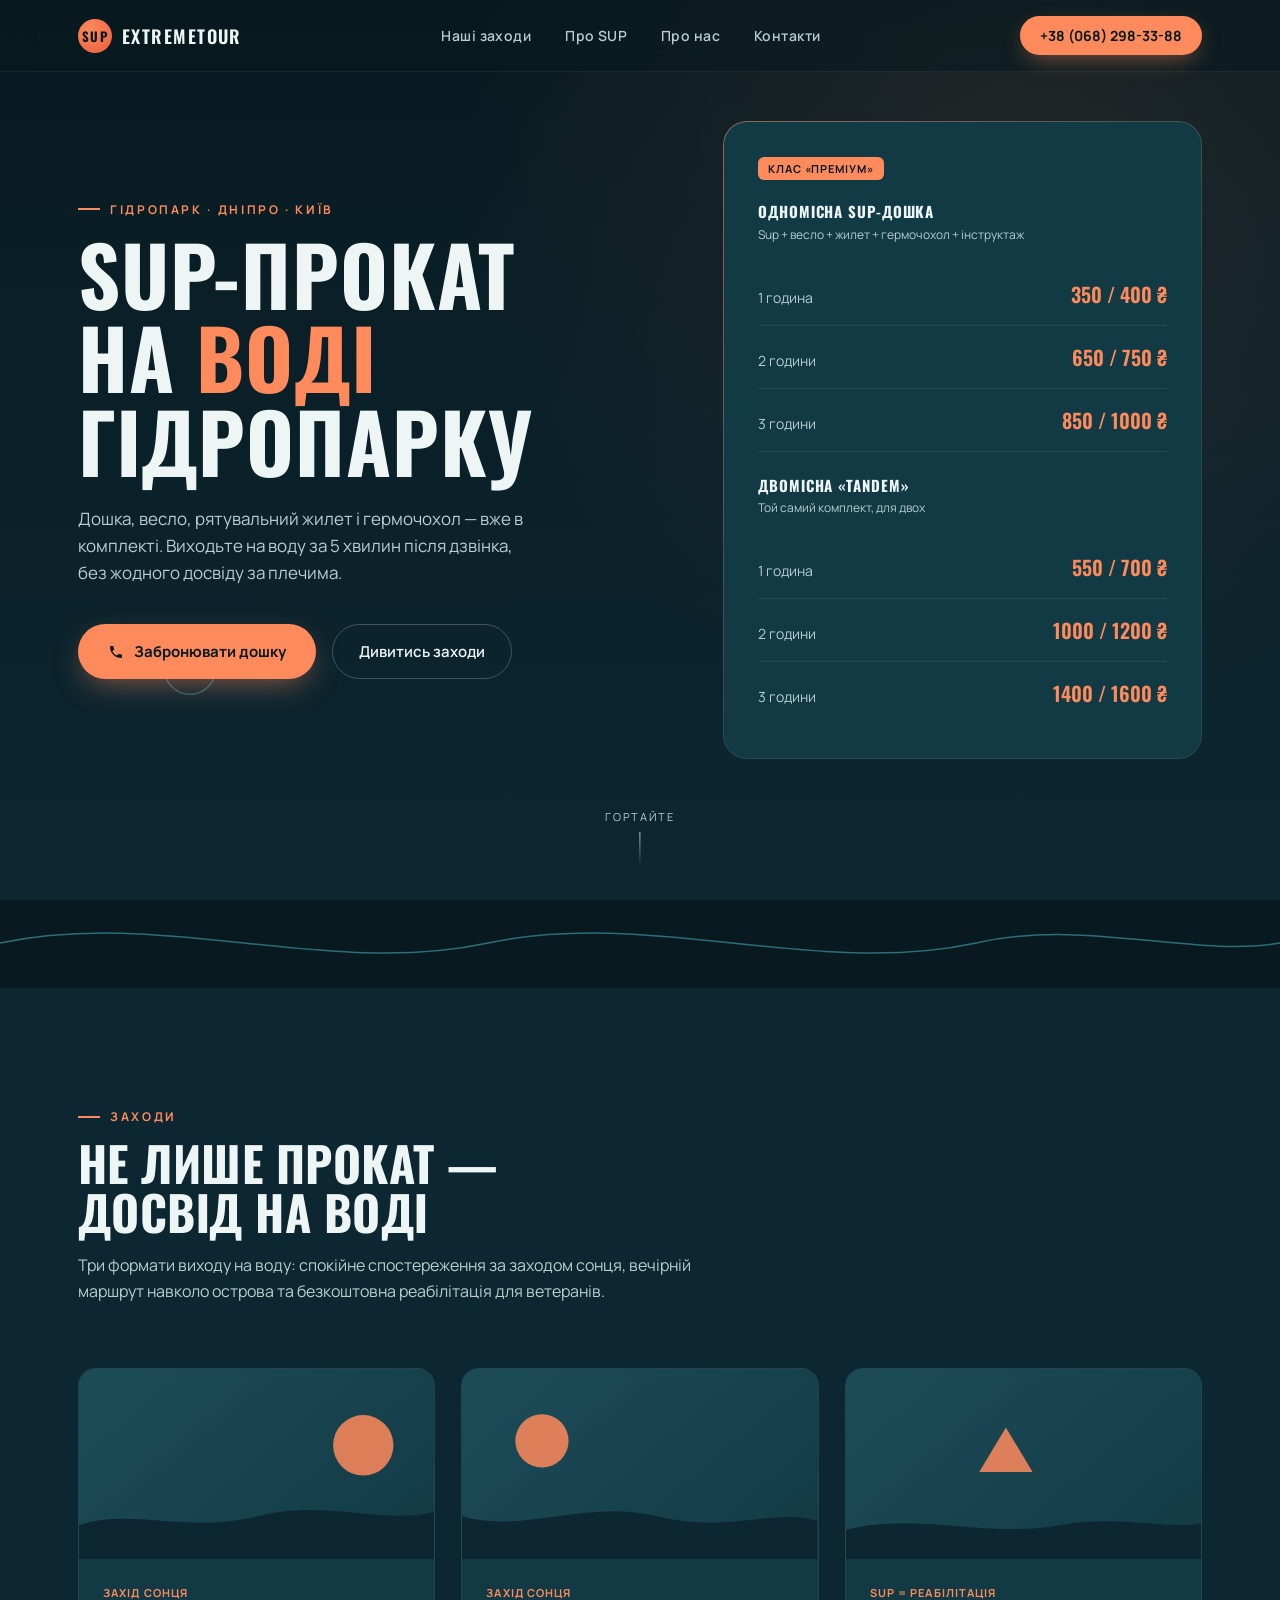
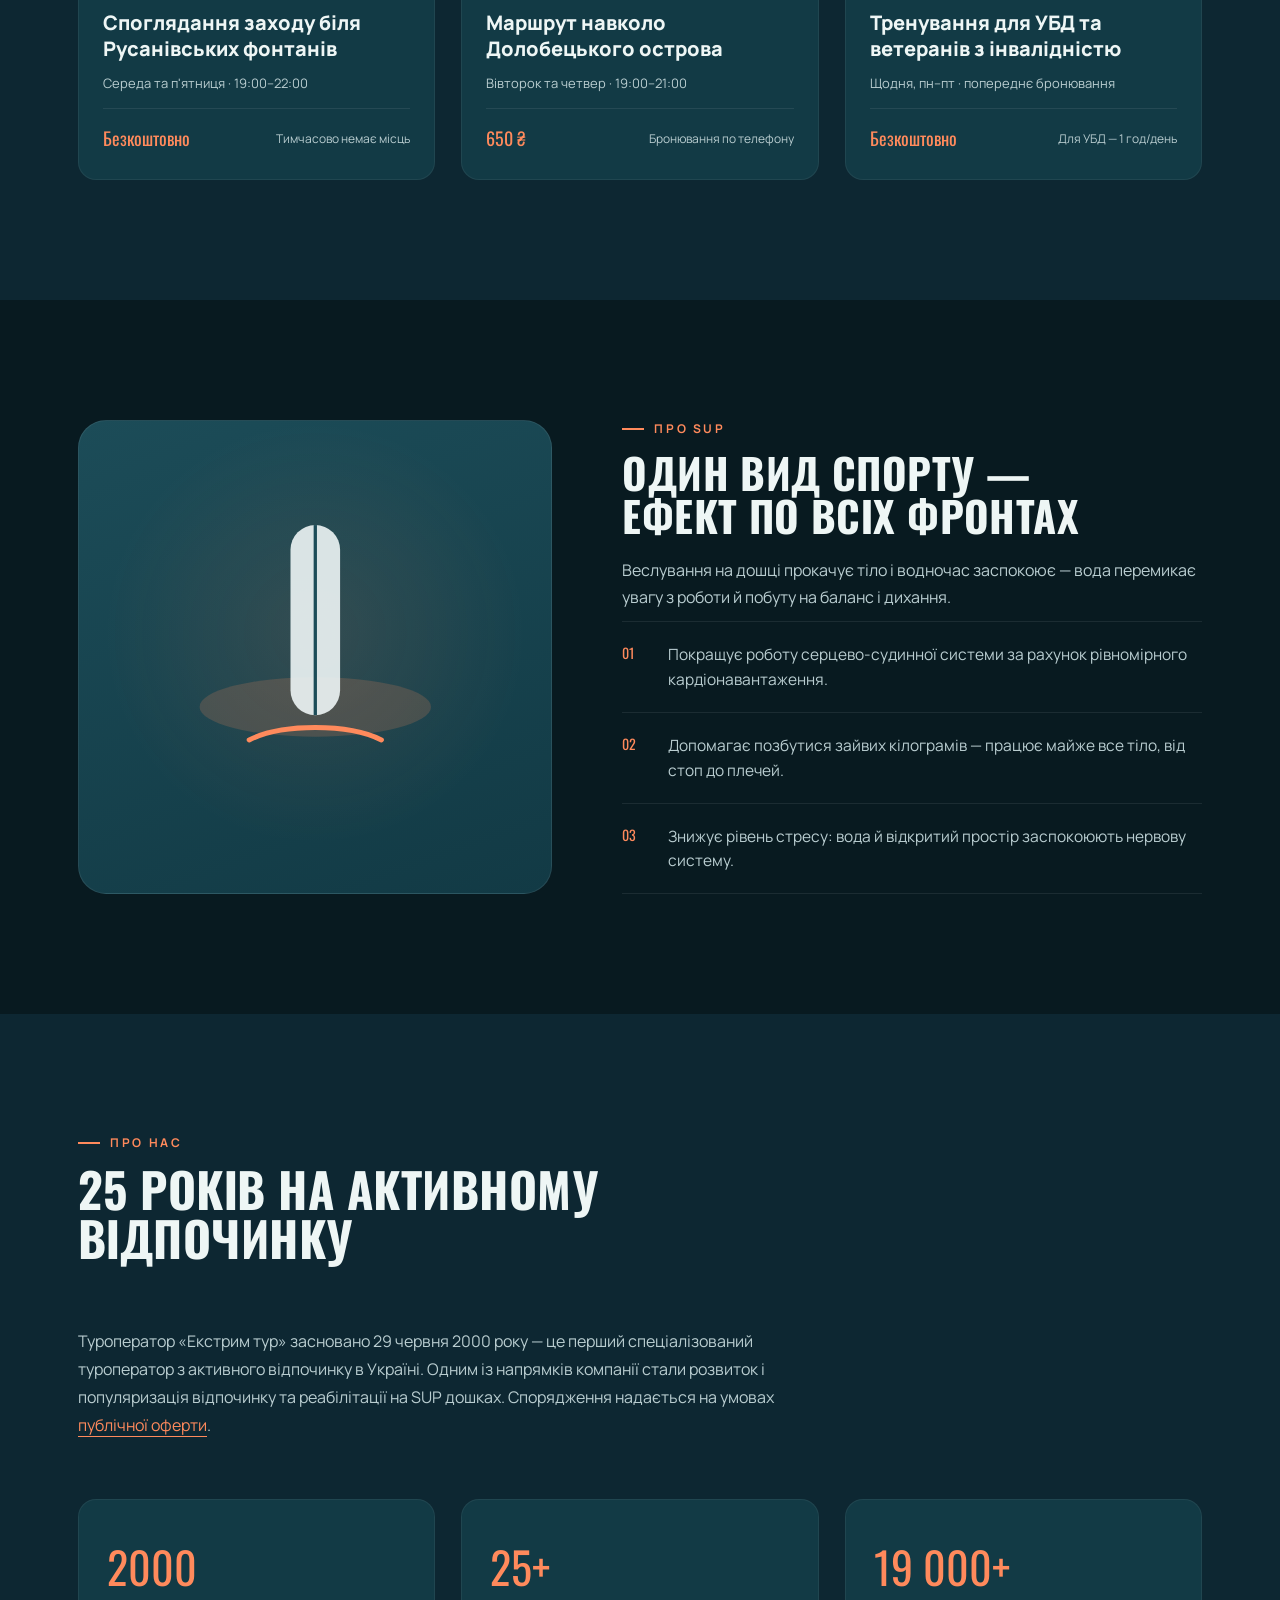
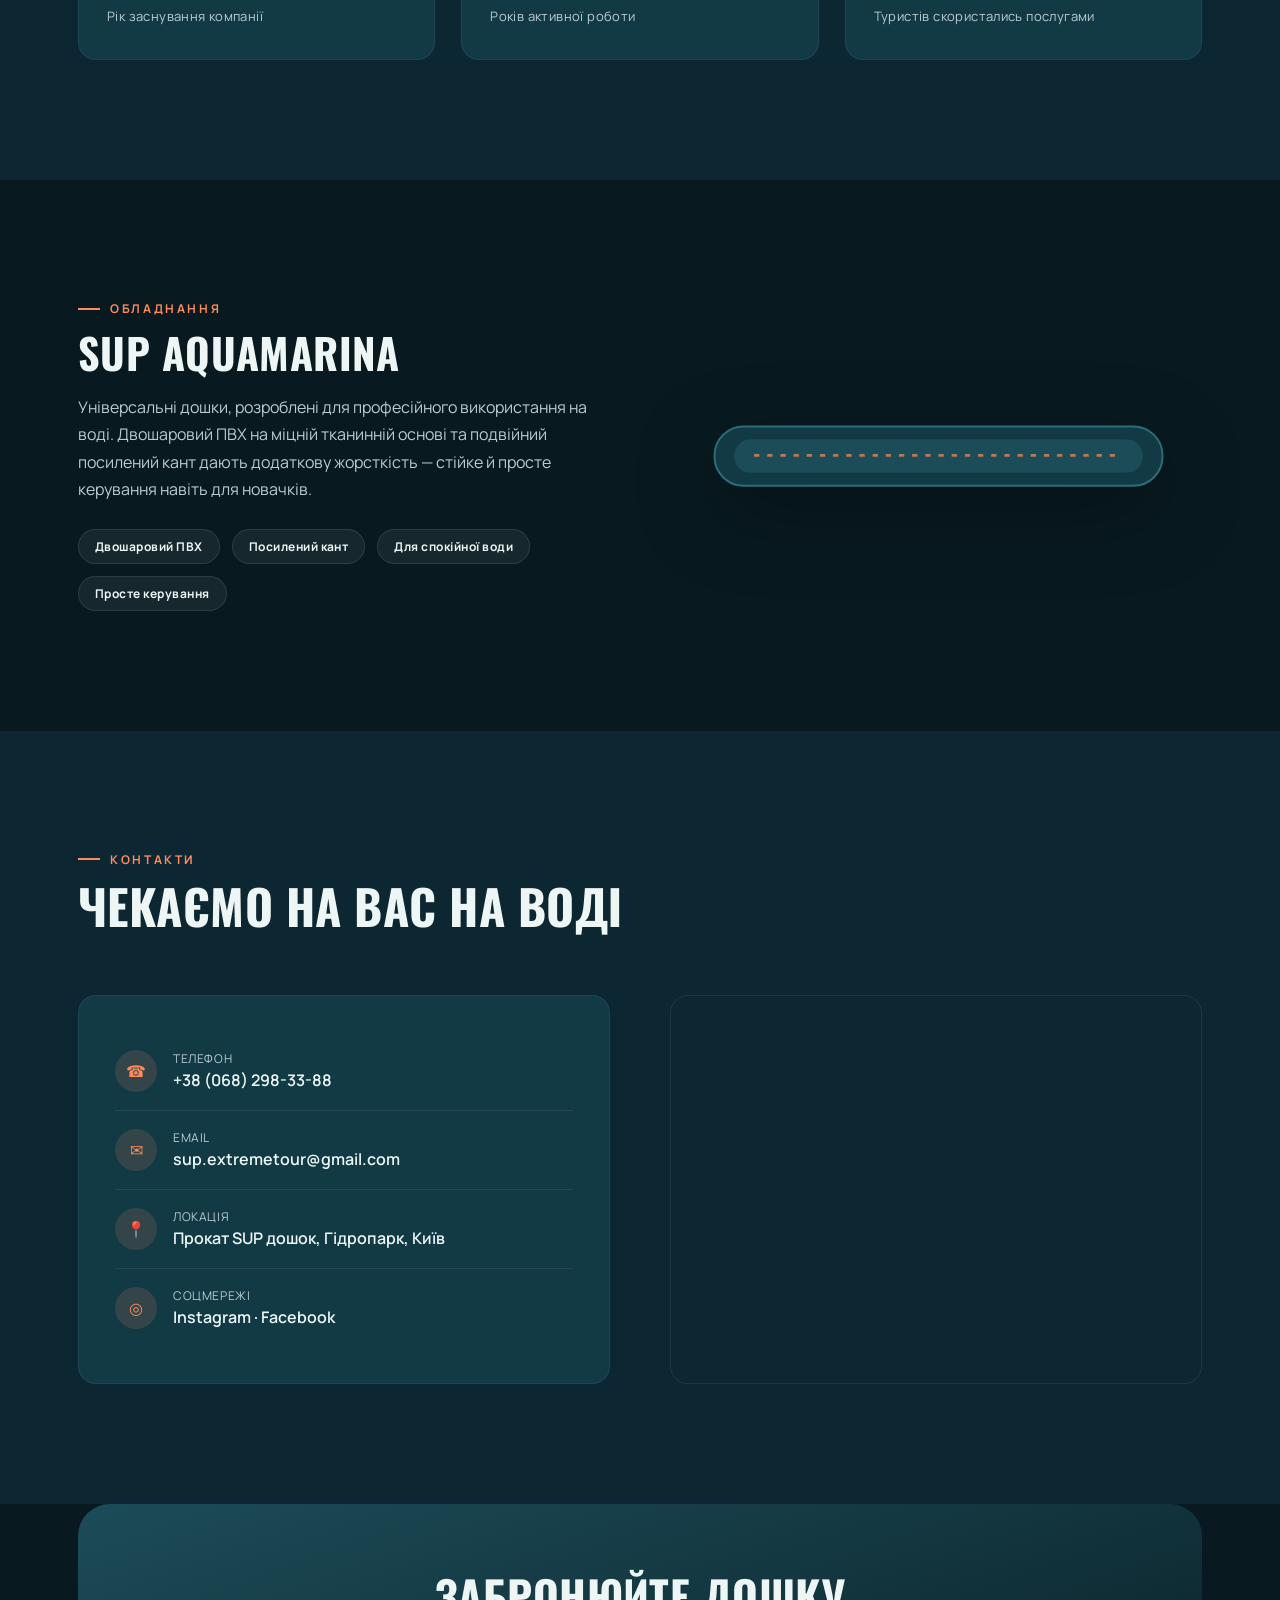
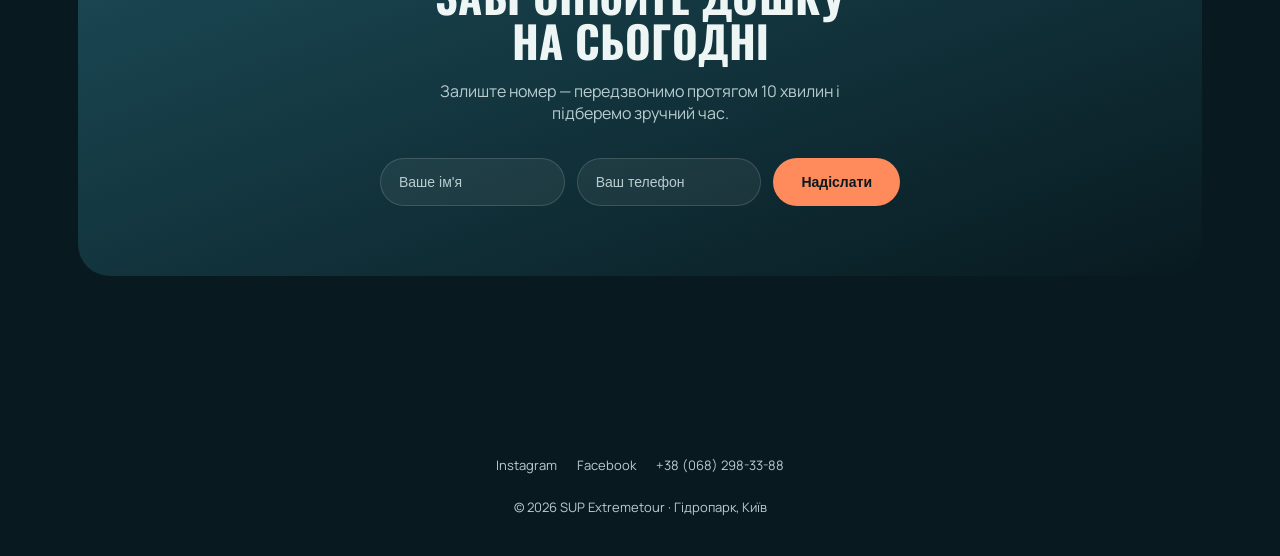
==== index.html @ 380f5fad "test" ====
<!DOCTYPE html>
<html lang="uk">
<head>
<meta charset="UTF-8">
<meta name="viewport" content="width=device-width, initial-scale=1.0">
<title>SUP-прокат у Гідропарку | Extremetour</title>
<style>
  @import url('https://fonts.googleapis.com/css2?family=Oswald:wght@400;500;600;700&family=Manrope:wght@400;500;600;700;800&display=swap');

  :root{
    --ink:#081a20;
    --ink-2:#0d2732;
    --water:#123a45;
    --water-light:#1c4c58;
    --line:#2c6e78;
    --foam:#eef6f5;
    --foam-dim:#b9cdd0;
    --sunset:#ff8a5c;
    --sunset-deep:#e85d3d;
    --sunset-soft:rgba(255,138,92,.14);
    --radius:18px;
  }

  *{margin:0;padding:0;box-sizing:border-box;}
  html{scroll-behavior:smooth;}
  body{
    background:var(--ink);
    color:var(--foam);
    font-family:'Manrope',sans-serif;
    overflow-x:hidden;
    -webkit-font-smoothing:antialiased;
  }
  h1,h2,h3,.display{
    font-family:'Oswald',sans-serif;
    text-transform:uppercase;
    letter-spacing:.01em;
    line-height:1.02;
  }
  a{color:inherit;text-decoration:none;}
  ul{list-style:none;}
  img{max-width:100%;display:block;}
  .wrap{max-width:1180px;margin:0 auto;padding:0 28px;}
  .eyebrow{
    font-size:12px;font-weight:700;letter-spacing:.22em;text-transform:uppercase;
    color:var(--sunset);display:flex;align-items:center;gap:10px;margin-bottom:14px;
  }
  .eyebrow::before{content:'';width:22px;height:2px;background:var(--sunset);display:inline-block;}
  ::selection{background:var(--sunset);color:var(--ink);}

  /* reveal on scroll */
  .reveal{opacity:0;transform:translateY(28px);transition:opacity .8s ease,transform .8s cubic-bezier(.2,.8,.2,1);}
  .reveal.in{opacity:1;transform:translateY(0);}

  /* ---------- NAV ---------- */
  header{
    position:fixed;top:0;left:0;right:0;z-index:100;
    background:rgba(8,26,32,.55);
    backdrop-filter:blur(14px);
    border-bottom:1px solid rgba(255,255,255,.06);
    transition:background .3s ease;
  }
  .nav{display:flex;align-items:center;justify-content:space-between;padding:16px 28px;max-width:1180px;margin:0 auto;}
  .logo{display:flex;align-items:center;gap:10px;font-family:'Oswald';font-weight:600;letter-spacing:.08em;font-size:18px;}
  .logo-mark{width:34px;height:34px;border-radius:50%;background:radial-gradient(circle at 35% 30%,var(--sunset),var(--sunset-deep));display:flex;align-items:center;justify-content:center;font-family:'Oswald';font-weight:700;font-size:13px;color:var(--ink);}
  nav.links{display:flex;gap:34px;}
  nav.links a{font-size:14px;font-weight:600;letter-spacing:.03em;color:var(--foam-dim);transition:color .25s;position:relative;}
  nav.links a::after{content:'';position:absolute;left:0;bottom:-6px;width:0;height:1px;background:var(--sunset);transition:width .25s;}
  nav.links a:hover{color:var(--foam);}
  nav.links a:hover::after{width:100%;}
  .phone-btn{
    display:flex;align-items:center;gap:8px;background:var(--sunset);color:var(--ink);
    padding:10px 20px;border-radius:999px;font-weight:700;font-size:14px;
    box-shadow:0 8px 24px -8px rgba(255,138,92,.6);transition:transform .25s,box-shadow .25s;
    white-space:nowrap;
  }
  .phone-btn:hover{transform:translateY(-2px);box-shadow:0 12px 30px -6px rgba(255,138,92,.75);}
  .burger{display:none;font-size:24px;background:none;border:none;color:var(--foam);cursor:pointer;}

  /* ---------- HERO ---------- */
  .hero{
    position:relative;min-height:100vh;display:flex;align-items:center;
    padding-top:100px;overflow:hidden;
    background:
      radial-gradient(circle at 80% 20%, rgba(255,138,92,.10), transparent 45%),
      linear-gradient(180deg,var(--ink) 0%, var(--ink-2) 100%);
  }
  .ripple-field{position:absolute;inset:0;z-index:0;pointer-events:none;}
  .ripple-field svg{width:100%;height:100%;}
  .ripple-ring{fill:none;stroke:var(--line);stroke-width:1;opacity:.55;transform-origin:center;}
  @keyframes rippleOut{
    0%{r:20;opacity:.7;stroke-width:1.4;}
    100%{r:480;opacity:0;stroke-width:.3;}
  }
  .hero-grid{position:relative;z-index:2;display:grid;grid-template-columns:1.1fr .9fr;gap:60px;align-items:center;}
  .hero h1{font-size:clamp(42px,6.4vw,84px);}
  .hero h1 span{color:var(--sunset);}
  .hero p.lead{margin-top:22px;font-size:17px;color:var(--foam-dim);max-width:460px;line-height:1.6;}
  .hero-cta{display:flex;gap:16px;margin-top:38px;flex-wrap:wrap;}
  .btn-primary{
    background:var(--sunset);color:var(--ink);padding:16px 30px;border-radius:999px;
    font-weight:700;font-size:15px;display:inline-flex;align-items:center;gap:10px;
    box-shadow:0 10px 30px -8px rgba(255,138,92,.55);transition:transform .25s,box-shadow .25s;
  }
  .btn-primary:hover{transform:translateY(-3px);box-shadow:0 16px 36px -6px rgba(255,138,92,.7);}
  .btn-ghost{
    border:1px solid rgba(255,255,255,.22);color:var(--foam);padding:16px 26px;border-radius:999px;
    font-weight:600;font-size:15px;transition:border-color .25s,background .25s;
  }
  .btn-ghost:hover{border-color:var(--sunset);background:var(--sunset-soft);}

  .hero-card{
    position:relative;background:var(--water);border-radius:24px;padding:34px;
    border:1px solid rgba(255,255,255,.08);
  }
  .hero-card::before{
    content:'';position:absolute;inset:-1px;border-radius:24px;padding:1px;
    background:linear-gradient(135deg,rgba(255,138,92,.5),transparent 60%);
    -webkit-mask:linear-gradient(#000 0 0) content-box,linear-gradient(#000 0 0);
    -webkit-mask-composite:xor;mask-composite:exclude;pointer-events:none;
  }
  .price-row{display:flex;justify-content:space-between;align-items:baseline;padding:16px 0;border-bottom:1px solid rgba(255,255,255,.08);}
  .price-row:last-child{border-bottom:none;}
  .price-row .label{font-size:14px;color:var(--foam-dim);}
  .price-row .val{font-family:'Oswald';font-size:20px;font-weight:600;color:var(--sunset);}
  .hero-card h3{font-size:15px;letter-spacing:.06em;margin-bottom:6px;}
  .hero-card .sub{font-size:12px;color:var(--foam-dim);text-transform:none;letter-spacing:0;margin-bottom:20px;}
  .board-tag{display:inline-block;font-size:11px;font-weight:700;letter-spacing:.08em;text-transform:uppercase;color:var(--ink);background:var(--sunset);padding:4px 10px;border-radius:6px;margin-bottom:24px;}

  .scroll-cue{position:absolute;bottom:34px;left:50%;transform:translateX(-50%);z-index:2;display:flex;flex-direction:column;align-items:center;gap:8px;color:var(--foam-dim);font-size:11px;letter-spacing:.15em;text-transform:uppercase;}
  .scroll-line{width:1px;height:34px;background:linear-gradient(var(--foam-dim),transparent);animation:scrollPulse 2s infinite;}
  @keyframes scrollPulse{0%,100%{opacity:.3}50%{opacity:1}}

  /* ---------- WAVE DIVIDER ---------- */
  .wave-divider{position:relative;height:90px;margin-top:-2px;}
  .wave-divider svg{width:100%;height:100%;}
  .wave-path{fill:none;stroke:var(--line);stroke-width:1.5;stroke-dasharray:1600;stroke-dashoffset:1600;transition:stroke-dashoffset 1.4s ease;}
  .wave-divider.in .wave-path{stroke-dashoffset:0;}

  /* ---------- SECTION generic ---------- */
  section{position:relative;padding:120px 0;}
  .section-head{max-width:640px;margin-bottom:64px;}
  .section-head h2{font-size:clamp(30px,4vw,48px);}
  .section-head p{margin-top:16px;color:var(--foam-dim);font-size:16px;line-height:1.6;}

  /* ---------- EVENTS ---------- */
  #zahody{background:var(--ink-2);}
  .events-grid{display:grid;grid-template-columns:repeat(3,1fr);gap:26px;}
  .event-card{
    background:var(--water);border-radius:var(--radius);overflow:hidden;
    border:1px solid rgba(255,255,255,.06);
    transition:transform .4s cubic-bezier(.2,.8,.2,1),border-color .4s;
    display:flex;flex-direction:column;
  }
  .event-card:hover{transform:translateY(-8px);border-color:rgba(255,138,92,.4);}
  .event-media{position:relative;height:190px;background:linear-gradient(140deg,var(--water-light),var(--water));overflow:hidden;}
  .event-media .glow{position:absolute;inset:0;background:radial-gradient(circle at 30% 20%,rgba(255,138,92,.35),transparent 60%);opacity:0;transition:opacity .4s;}
  .event-card:hover .event-media .glow{opacity:1;}
  .event-media svg{position:absolute;bottom:-2px;left:0;width:100%;}
  .event-body{padding:26px 24px 28px;flex:1;display:flex;flex-direction:column;}
  .event-tag{font-size:11px;font-weight:700;letter-spacing:.1em;text-transform:uppercase;color:var(--sunset);margin-bottom:10px;}
  .event-body h3{font-size:20px;text-transform:none;font-family:'Manrope';font-weight:800;letter-spacing:0;margin-bottom:12px;line-height:1.3;}
  .event-time{font-size:13px;color:var(--foam-dim);margin-bottom:16px;}
  .event-price{margin-top:auto;display:flex;align-items:center;justify-content:space-between;padding-top:16px;border-top:1px solid rgba(255,255,255,.08);}
  .event-price .amount{font-family:'Oswald';font-size:18px;color:var(--sunset);}
  .event-price .status{font-size:12px;color:var(--foam-dim);}

  /* ---------- ABOUT SUP ---------- */
  .sup-grid{display:grid;grid-template-columns:.9fr 1.1fr;gap:70px;align-items:center;}
  .benefit-list li{
    display:flex;gap:18px;padding:20px 0;border-top:1px solid rgba(255,255,255,.08);
  }
  .benefit-list li:last-child{border-bottom:1px solid rgba(255,255,255,.08);}
  .benefit-num{font-family:'Oswald';font-size:14px;color:var(--sunset);min-width:28px;}
  .benefit-list p{color:var(--foam-dim);font-size:15.5px;line-height:1.6;}
  .sup-visual{
    position:relative;aspect-ratio:1/1;border-radius:28px;
    background:
      radial-gradient(circle at 50% 45%, rgba(255,138,92,.12), transparent 60%),
      linear-gradient(160deg,var(--water-light),var(--water));
    display:flex;align-items:center;justify-content:center;overflow:hidden;
    border:1px solid rgba(255,255,255,.08);
  }
  .sup-visual svg{width:70%;}

  /* ---------- ABOUT US / TIMELINE ---------- */
  #proNas{background:var(--ink-2);}
  .stat-strip{display:grid;grid-template-columns:repeat(3,1fr);gap:26px;margin-top:60px;}
  .stat{background:var(--water);border-radius:var(--radius);padding:34px 28px;border:1px solid rgba(255,255,255,.06);}
  .stat .num{font-family:'Oswald';font-size:44px;color:var(--sunset);}
  .stat .lbl{font-size:13px;color:var(--foam-dim);margin-top:8px;letter-spacing:.03em;}
  .about-text{max-width:760px;color:var(--foam-dim);font-size:16px;line-height:1.75;}
  .about-text a{color:var(--sunset);border-bottom:1px solid var(--sunset);}

  /* ---------- EQUIPMENT ---------- */
  .equip-grid{display:grid;grid-template-columns:1fr 1fr;gap:70px;align-items:center;}
  .equip-visual{position:relative;}
  .equip-visual svg{width:100%;filter:drop-shadow(0 24px 40px rgba(0,0,0,.35));}
  .equip-badges{display:flex;gap:12px;margin-top:26px;flex-wrap:wrap;}
  .equip-badge{font-size:12px;font-weight:700;letter-spacing:.04em;color:var(--foam);background:rgba(255,255,255,.06);border:1px solid rgba(255,255,255,.1);padding:8px 16px;border-radius:999px;}

  /* ---------- CONTACT ---------- */
  #contact{background:var(--ink-2);}
  .contact-grid{display:grid;grid-template-columns:1fr 1fr;gap:60px;}
  .contact-card{background:var(--water);border-radius:var(--radius);padding:36px;border:1px solid rgba(255,255,255,.06);}
  .contact-row{display:flex;align-items:center;gap:16px;padding:18px 0;border-top:1px solid rgba(255,255,255,.08);}
  .contact-row:first-child{border-top:none;}
  .contact-icon{width:42px;height:42px;border-radius:50%;background:var(--sunset-soft);display:flex;align-items:center;justify-content:center;color:var(--sunset);flex-shrink:0;}
  .contact-row .t{font-size:12px;color:var(--foam-dim);letter-spacing:.05em;text-transform:uppercase;}
  .contact-row .v{font-size:16px;font-weight:600;margin-top:2px;}
  .map-box{border-radius:var(--radius);overflow:hidden;border:1px solid rgba(255,255,255,.08);height:100%;min-height:340px;}
  .map-box iframe{width:100%;height:100%;border:0;filter:grayscale(.3) invert(.92) contrast(.9);}

  /* ---------- CTA / FOOTER ---------- */
  .cta-section{
    background:linear-gradient(160deg,var(--water-light),var(--ink));
    border-radius:32px;margin:0 auto 0;max-width:1180px;padding:70px 60px;
    text-align:center;position:relative;overflow:hidden;
  }
  .cta-section h2{font-size:clamp(28px,4vw,44px);margin-bottom:16px;}
  .cta-section p{color:var(--foam-dim);max-width:480px;margin:0 auto 34px;}
  .cta-form{display:flex;gap:12px;justify-content:center;flex-wrap:wrap;max-width:520px;margin:0 auto;}
  .cta-form input{
    background:rgba(255,255,255,.06);border:1px solid rgba(255,255,255,.14);
    color:var(--foam);padding:15px 18px;border-radius:999px;font-size:14px;flex:1;min-width:160px;
  }
  .cta-form input::placeholder{color:var(--foam-dim);}
  .cta-form button{
    background:var(--sunset);color:var(--ink);border:none;padding:15px 28px;border-radius:999px;
    font-weight:700;font-size:14px;cursor:pointer;transition:transform .2s;
  }
  .cta-form button:hover{transform:translateY(-2px);}

  footer{padding:60px 0 40px;text-align:center;color:var(--foam-dim);font-size:13px;}
  footer .social{display:flex;gap:20px;justify-content:center;margin-bottom:24px;}
  footer .social a{color:var(--foam-dim);transition:color .25s;}
  footer .social a:hover{color:var(--sunset);}

  @media(max-width:920px){
    nav.links,.phone-btn{display:none;}
    .burger{display:block;}
    .hero-grid,.sup-grid,.equip-grid,.contact-grid{grid-template-columns:1fr;}
    .events-grid{grid-template-columns:1fr;}
    .stat-strip{grid-template-columns:1fr;}
    .hero{padding-top:120px;}
    section{padding:80px 0;}
  }

  @media(prefers-reduced-motion:reduce){
    *{animation:none!important;transition:none!important;}
    .reveal{opacity:1;transform:none;}
  }

  a:focus-visible,button:focus-visible,input:focus-visible{outline:2px solid var(--sunset);outline-offset:3px;}
</style>
</head>
<body>

<header>
  <div class="nav">
    <a href="#" class="logo"><span class="logo-mark">SUP</span> EXTREMETOUR</a>
    <nav class="links">
      <a href="#zahody">Наші заходи</a>
      <a href="#sup">Про SUP</a>
      <a href="#proNas">Про нас</a>
      <a href="#contact">Контакти</a>
    </nav>
    <a href="tel:+380682983388" class="phone-btn">+38 (068) 298-33-88</a>
    <button class="burger">☰</button>
  </div>
</header>

<section class="hero">
  <div class="ripple-field" id="rippleField"></div>
  <div class="wrap hero-grid">
    <div>
      <div class="eyebrow">Гідропарк · Дніпро · Київ</div>
      <h1 class="reveal">SUP-прокат<br>на <span>воді</span> Гідропарку</h1>
      <p class="lead reveal">Дошка, весло, рятувальний жилет і гермочохол — вже в комплекті. Виходьте на воду за 5 хвилин після дзвінка, без жодного досвіду за плечима.</p>
      <div class="hero-cta reveal">
        <a href="tel:+380682983388" class="btn-primary">
          <svg width="16" height="16" viewBox="0 0 24 24" fill="none"><path d="M6.6 10.8c1.4 2.8 3.8 5.1 6.6 6.6l2.2-2.2c.3-.3.7-.4 1-.2 1.1.4 2.3.6 3.6.6.6 0 1 .4 1 1V20c0 .6-.4 1-1 1C10.5 21 3 13.5 3 4c0-.6.4-1 1-1h3.5c.6 0 1 .4 1 1 0 1.2.2 2.4.6 3.6.1.4 0 .8-.2 1L6.6 10.8Z" fill="currentColor"/></svg>
          Забронювати дошку
        </a>
        <a href="#zahody" class="btn-ghost">Дивитись заходи</a>
      </div>
    </div>
    <div class="hero-card reveal">
      <span class="board-tag">Клас «Преміум»</span>
      <h3>Одномісна SUP-дошка</h3>
      <p class="sub">Sup + весло + жилет + гермочохол + інструктаж</p>
      <div class="price-row"><span class="label">1 година</span><span class="val">350 / 400 ₴</span></div>
      <div class="price-row"><span class="label">2 години</span><span class="val">650 / 750 ₴</span></div>
      <div class="price-row"><span class="label">3 години</span><span class="val">850 / 1000 ₴</span></div>
      <div style="height:26px"></div>
      <h3>Двомісна «Tandem»</h3>
      <p class="sub">Той самий комплект, для двох</p>
      <div class="price-row"><span class="label">1 година</span><span class="val">550 / 700 ₴</span></div>
      <div class="price-row"><span class="label">2 години</span><span class="val">1000 / 1200 ₴</span></div>
      <div class="price-row"><span class="label">3 години</span><span class="val">1400 / 1600 ₴</span></div>
    </div>
  </div>
  <div class="scroll-cue"><span>Гортайте</span><div class="scroll-line"></div></div>
</section>

<div class="wave-divider" id="waveDivider">
  <svg viewBox="0 0 1180 90" preserveAspectRatio="none">
    <path class="wave-path" d="M0,45 C 150,10 300,80 450,45 C 600,10 750,80 900,45 C 1000,20 1100,60 1180,45" />
  </svg>
</div>

<section id="zahody">
  <div class="wrap">
    <div class="section-head reveal">
      <div class="eyebrow">Заходи</div>
      <h2>Не лише прокат —<br>досвід на воді</h2>
      <p>Три формати виходу на воду: спокійне спостереження за заходом сонця, вечірній маршрут навколо острова та безкоштовна реабілітація для ветеранів.</p>
    </div>
    <div class="events-grid">

      <div class="event-card reveal">
        <div class="event-media">
          <div class="glow"></div>
          <svg viewBox="0 0 400 190" width="100%"><path d="M0,150 C60,130 120,160 200,140 C280,120 340,150 400,135 L400,190 L0,190 Z" fill="#0d2732"/><circle cx="320" cy="60" r="34" fill="#ff8a5c" opacity="0.85"/></svg>
        </div>
        <div class="event-body">
          <div class="event-tag">Захід сонця</div>
          <h3>Споглядання заходу біля Русанівських фонтанів</h3>
          <div class="event-time">Середа та п'ятниця · 19:00–22:00</div>
          <div class="event-price"><span class="amount">Безкоштовно</span><span class="status">Тимчасово немає місць</span></div>
        </div>
      </div>

      <div class="event-card reveal">
        <div class="event-media">
          <div class="glow"></div>
          <svg viewBox="0 0 400 190" width="100%"><path d="M0,140 C70,160 140,120 220,140 C300,160 350,130 400,145 L400,190 L0,190 Z" fill="#0d2732"/><circle cx="90" cy="55" r="30" fill="#ff8a5c" opacity="0.85"/></svg>
        </div>
        <div class="event-body">
          <div class="event-tag">Захід сонця</div>
          <h3>Маршрут навколо Долобецького острова</h3>
          <div class="event-time">Вівторок та четвер · 19:00–21:00</div>
          <div class="event-price"><span class="amount">650 ₴</span><span class="status">Бронювання по телефону</span></div>
        </div>
      </div>

      <div class="event-card reveal">
        <div class="event-media">
          <div class="glow"></div>
          <svg viewBox="0 0 400 190" width="100%"><path d="M0,155 C80,135 160,165 240,150 C310,138 360,155 400,148 L400,190 L0,190 Z" fill="#0d2732"/><path d="M180,40 L210,90 L150,90 Z" fill="#ff8a5c" opacity="0.85"/></svg>
        </div>
        <div class="event-body">
          <div class="event-tag">SUP = Реабілітація</div>
          <h3>Тренування для УБД та ветеранів з інвалідністю</h3>
          <div class="event-time">Щодня, пн–пт · попереднє бронювання</div>
          <div class="event-price"><span class="amount">Безкоштовно</span><span class="status">Для УБД — 1 год/день</span></div>
        </div>
      </div>

    </div>
  </div>
</section>

<section id="sup">
  <div class="wrap sup-grid">
    <div class="sup-visual reveal">
      <svg viewBox="0 0 200 200" fill="none">
        <ellipse cx="100" cy="130" rx="70" ry="18" fill="#ff8a5c" opacity="0.18"/>
        <rect x="85" y="20" width="30" height="115" rx="15" fill="#eef6f5" opacity="0.9"/>
        <line x1="100" y1="20" x2="100" y2="135" stroke="#1c4c58" stroke-width="2"/>
        <path d="M60,150 C80,140 120,140 140,150" stroke="#ff8a5c" stroke-width="3" stroke-linecap="round" fill="none"/>
      </svg>
    </div>
    <div>
      <div class="eyebrow reveal">Про SUP</div>
      <h2 class="reveal" style="font-size:clamp(28px,3.6vw,42px);margin-bottom:20px;">Один вид спорту —<br>ефект по всіх фронтах</h2>
      <p class="reveal" style="color:var(--foam-dim);font-size:16px;line-height:1.7;margin-bottom:10px;">Веслування на дошці прокачує тіло і водночас заспокоює — вода перемикає увагу з роботи й побуту на баланс і дихання.</p>
      <ul class="benefit-list reveal">
        <li><span class="benefit-num">01</span><p>Покращує роботу серцево-судинної системи за рахунок рівномірного кардіонавантаження.</p></li>
        <li><span class="benefit-num">02</span><p>Допомагає позбутися зайвих кілограмів — працює майже все тіло, від стоп до плечей.</p></li>
        <li><span class="benefit-num">03</span><p>Знижує рівень стресу: вода й відкритий простір заспокоюють нервову систему.</p></li>
      </ul>
    </div>
  </div>
</section>

<section id="proNas">
  <div class="wrap">
    <div class="section-head reveal">
      <div class="eyebrow">Про нас</div>
      <h2>25 років на активному відпочинку</h2>
    </div>
    <p class="about-text reveal">Туроператор «Екстрим тур» засновано 29 червня 2000 року — це перший спеціалізований туроператор з активного відпочинку в Україні. Одним із напрямків компанії стали розвиток і популяризація відпочинку та реабілітації на SUP дошках. Спорядження надається на умовах <a href="https://docs.google.com/document/d/1TTUebxYmRdM4TQ-FBV5PoCWD6oN2bPmb/edit" target="_blank" rel="noopener">публічної оферти</a>.</p>
    <div class="stat-strip">
      <div class="stat reveal"><div class="num">2000</div><div class="lbl">Рік заснування компанії</div></div>
      <div class="stat reveal"><div class="num">25+</div><div class="lbl">Років активної роботи</div></div>
      <div class="stat reveal"><div class="num">19 000+</div><div class="lbl">Туристів скористались послугами</div></div>
    </div>
  </div>
</section>

<section id="equip">
  <div class="wrap equip-grid">
    <div>
      <div class="eyebrow reveal">Обладнання</div>
      <h2 class="reveal" style="font-size:clamp(28px,3.6vw,42px);margin-bottom:20px;">SUP Aquamarina</h2>
      <p class="reveal" style="color:var(--foam-dim);font-size:16px;line-height:1.7;margin-bottom:24px;">Універсальні дошки, розроблені для професійного використання на воді. Двошаровий ПВХ на міцній тканинній основі та подвійний посилений кант дають додаткову жорсткість — стійке й просте керування навіть для новачків.</p>
      <div class="equip-badges reveal">
        <span class="equip-badge">Двошаровий ПВХ</span>
        <span class="equip-badge">Посилений кант</span>
        <span class="equip-badge">Для спокійної води</span>
        <span class="equip-badge">Просте керування</span>
      </div>
    </div>
    <div class="equip-visual reveal">
      <svg viewBox="0 0 400 200" fill="none">
        <rect x="30" y="80" width="340" height="45" rx="22" fill="#123a45" stroke="#2c6e78" stroke-width="1.5"/>
        <rect x="45" y="90" width="310" height="25" rx="12" fill="#1c4c58"/>
        <path d="M60,102 h280" stroke="#ff8a5c" stroke-width="2" stroke-dasharray="4 6" opacity="0.7"/>
      </svg>
    </div>
  </div>
</section>

<section id="contact">
  <div class="wrap">
    <div class="section-head reveal">
      <div class="eyebrow">Контакти</div>
      <h2>Чекаємо на вас на воді</h2>
    </div>
    <div class="contact-grid">
      <div class="contact-card reveal">
        <div class="contact-row">
          <div class="contact-icon">☎</div>
          <div><div class="t">Телефон</div><div class="v"><a href="tel:+380682983388">+38 (068) 298-33-88</a></div></div>
        </div>
        <div class="contact-row">
          <div class="contact-icon">✉</div>
          <div><div class="t">Email</div><div class="v"><a href="mailto:sup.extremetour@gmail.com">sup.extremetour@gmail.com</a></div></div>
        </div>
        <div class="contact-row">
          <div class="contact-icon">📍</div>
          <div><div class="t">Локація</div><div class="v">Прокат SUP дошок, Гідропарк, Київ</div></div>
        </div>
        <div class="contact-row">
          <div class="contact-icon">◎</div>
          <div><div class="t">Соцмережі</div><div class="v"><a href="https://www.instagram.com/supextremetour/" target="_blank" rel="noopener">Instagram</a> · <a href="https://www.facebook.com/supextremetour/" target="_blank" rel="noopener">Facebook</a></div></div>
        </div>
      </div>
      <div class="map-box reveal">
        <iframe src="https://maps.google.com/maps?q=%D0%9F%D1%80%D0%BE%D0%BA%D0%B0%D1%82%20SUP%20%D0%B4%D0%BE%D1%88%D0%BE%D0%BA%20%D0%A1%D0%90%D0%9F%20%D1%82%D0%B0%20%D0%B1%D0%B0%D0%B9%D0%B4%D0%B0%D1%80%D0%BE%D0%BA%20%D0%B2%D1%96%D0%B4%20%D0%95%D0%BA%D1%81%D1%82%D1%80%D0%B8%D0%BC%D0%A2%D1%83%D1%80&t=m&z=15&output=embed&iwloc=near" loading="lazy"></iframe>
      </div>
    </div>
  </div>
</section>

<section style="padding-top:0;">
  <div class="wrap">
    <div class="cta-section reveal">
      <h2>Забронюйте дошку<br>на сьогодні</h2>
      <p>Залиште номер — передзвонимо протягом 10 хвилин і підберемо зручний час.</p>
      <form class="cta-form" onsubmit="event.preventDefault(); this.reset(); this.querySelector('button').textContent='Дякуємо, передзвонимо!';">
        <input type="text" placeholder="Ваше ім'я" required>
        <input type="tel" placeholder="Ваш телефон" required>
        <button type="submit">Надіслати</button>
      </form>
    </div>
  </div>
</section>

<footer>
  <div class="wrap">
    <div class="social">
      <a href="https://www.instagram.com/supextremetour/" target="_blank" rel="noopener">Instagram</a>
      <a href="https://www.facebook.com/supextremetour/" target="_blank" rel="noopener">Facebook</a>
      <a href="tel:+380682983388">+38 (068) 298-33-88</a>
    </div>
    <div>© 2026 SUP Extremetour · Гідропарк, Київ</div>
  </div>
</footer>

<script>
  // reveal on scroll
  const revealEls = document.querySelectorAll('.reveal');
  const io = new IntersectionObserver((entries)=>{
    entries.forEach(e=>{ if(e.isIntersecting){ e.target.classList.add('in'); io.unobserve(e.target); } });
  },{threshold:.15});
  revealEls.forEach(el=>io.observe(el));

  const waveDiv = document.getElementById('waveDivider');
  const io2 = new IntersectionObserver((entries)=>{
    entries.forEach(e=>{ if(e.isIntersecting){ waveDiv.classList.add('in'); io2.unobserve(e.target); } });
  },{threshold:.4});
  io2.observe(waveDiv);

  // ripple rings in hero
  const field = document.getElementById('rippleField');
  const svgNS = "http://www.w3.org/2000/svg";
  const svg = document.createElementNS(svgNS,"svg");
  svg.setAttribute("viewBox","0 0 1000 700");
  svg.setAttribute("preserveAspectRatio","xMidYMid slice");
  field.appendChild(svg);

  function spawnRing(cx,cy,delay){
    const circle = document.createElementNS(svgNS,"circle");
    circle.setAttribute("class","ripple-ring");
    circle.setAttribute("cx",cx);
    circle.setAttribute("cy",cy);
    circle.setAttribute("r","20");
    circle.style.animation = `rippleOut 4.5s ease-out ${delay}s infinite`;
    svg.appendChild(circle);
  }
  spawnRing(760,220,0);
  spawnRing(760,220,1.5);
  spawnRing(760,220,3);
  spawnRing(150,520,0.7);
  spawnRing(150,520,2.4);
</script>

</body>
</html>
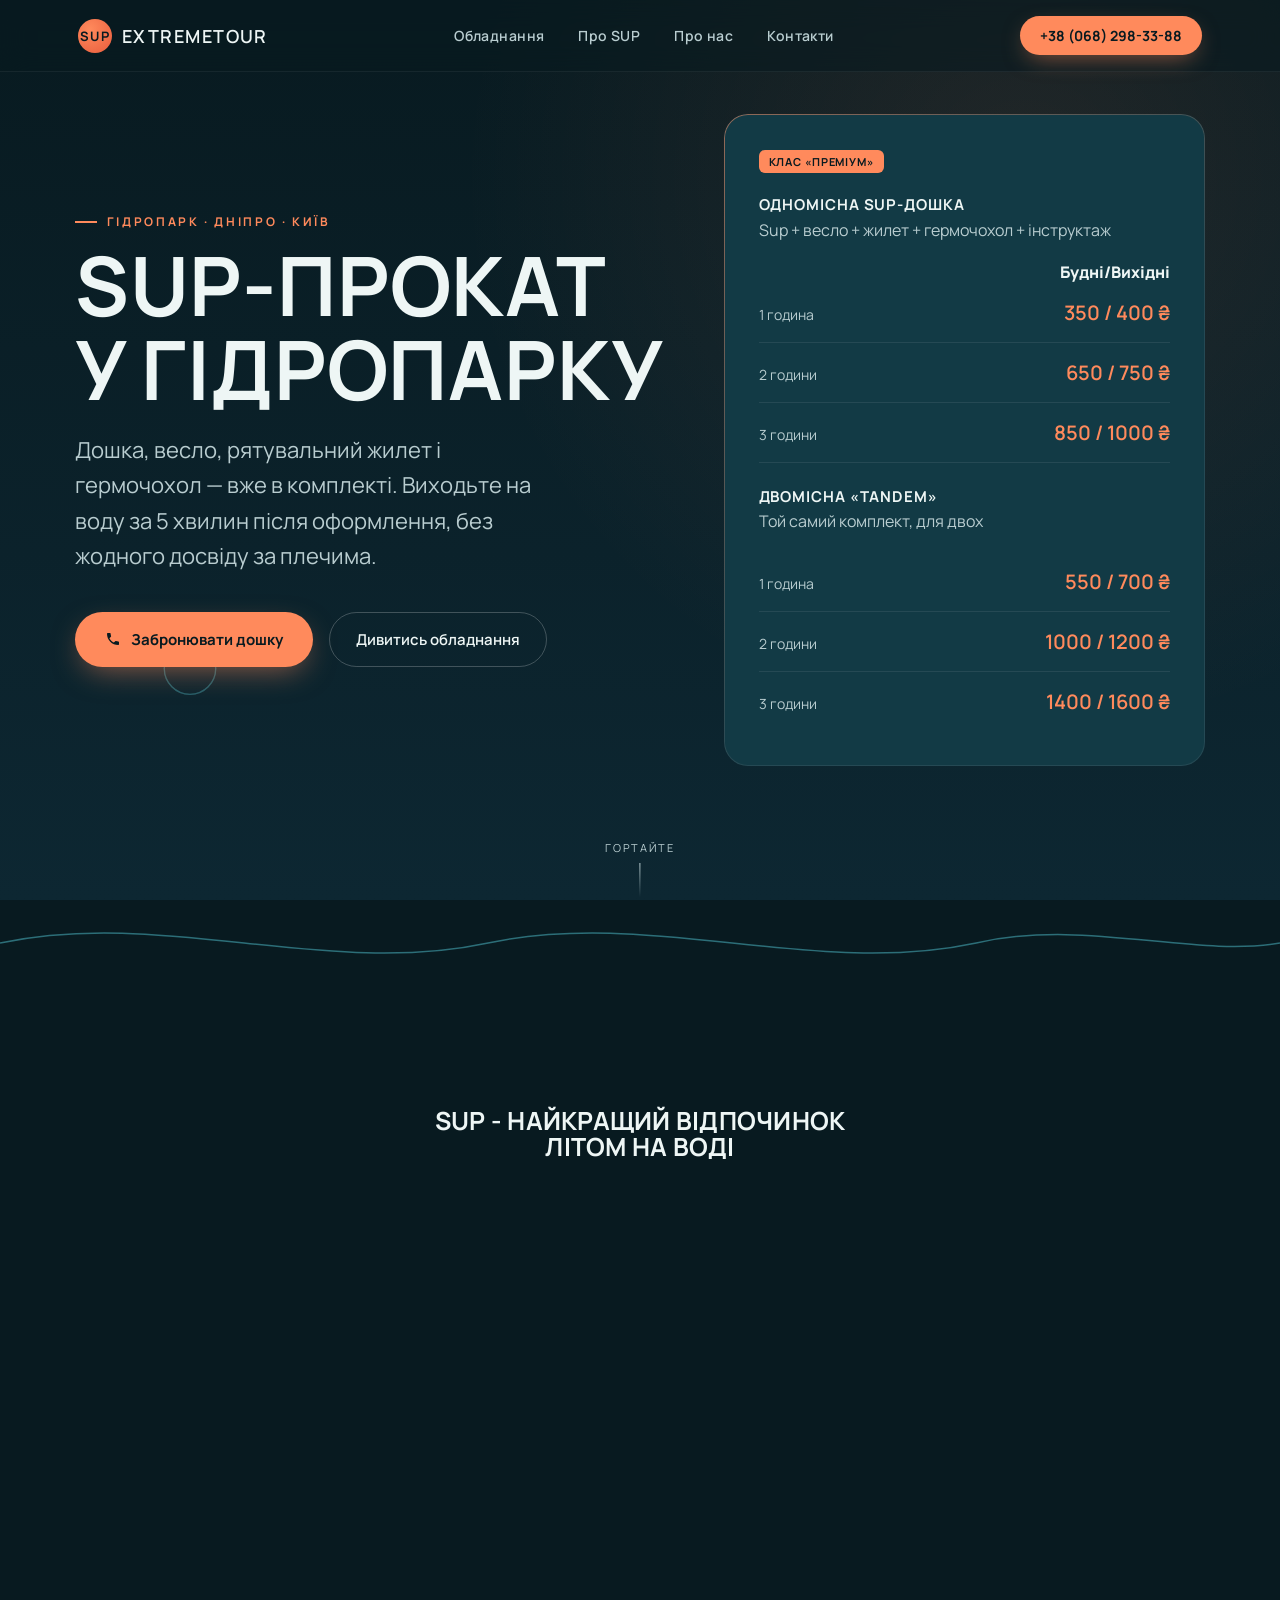
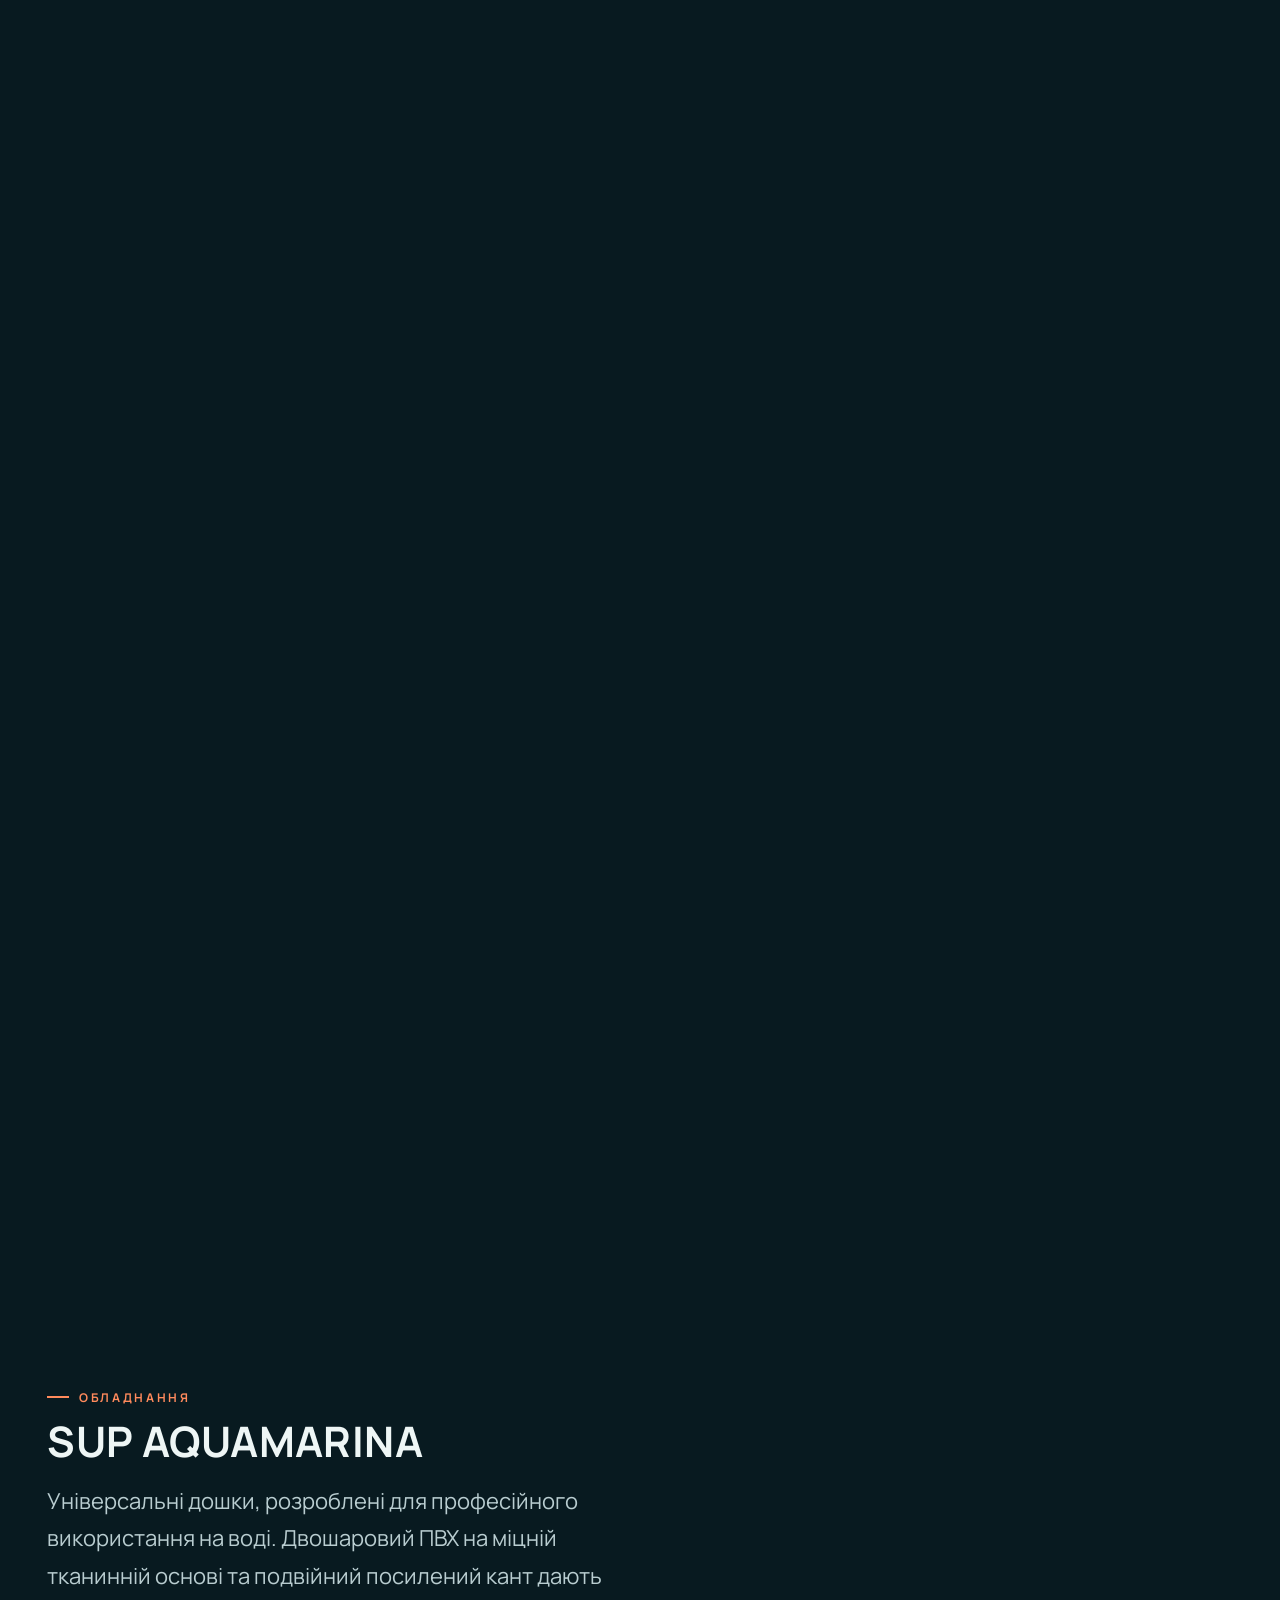
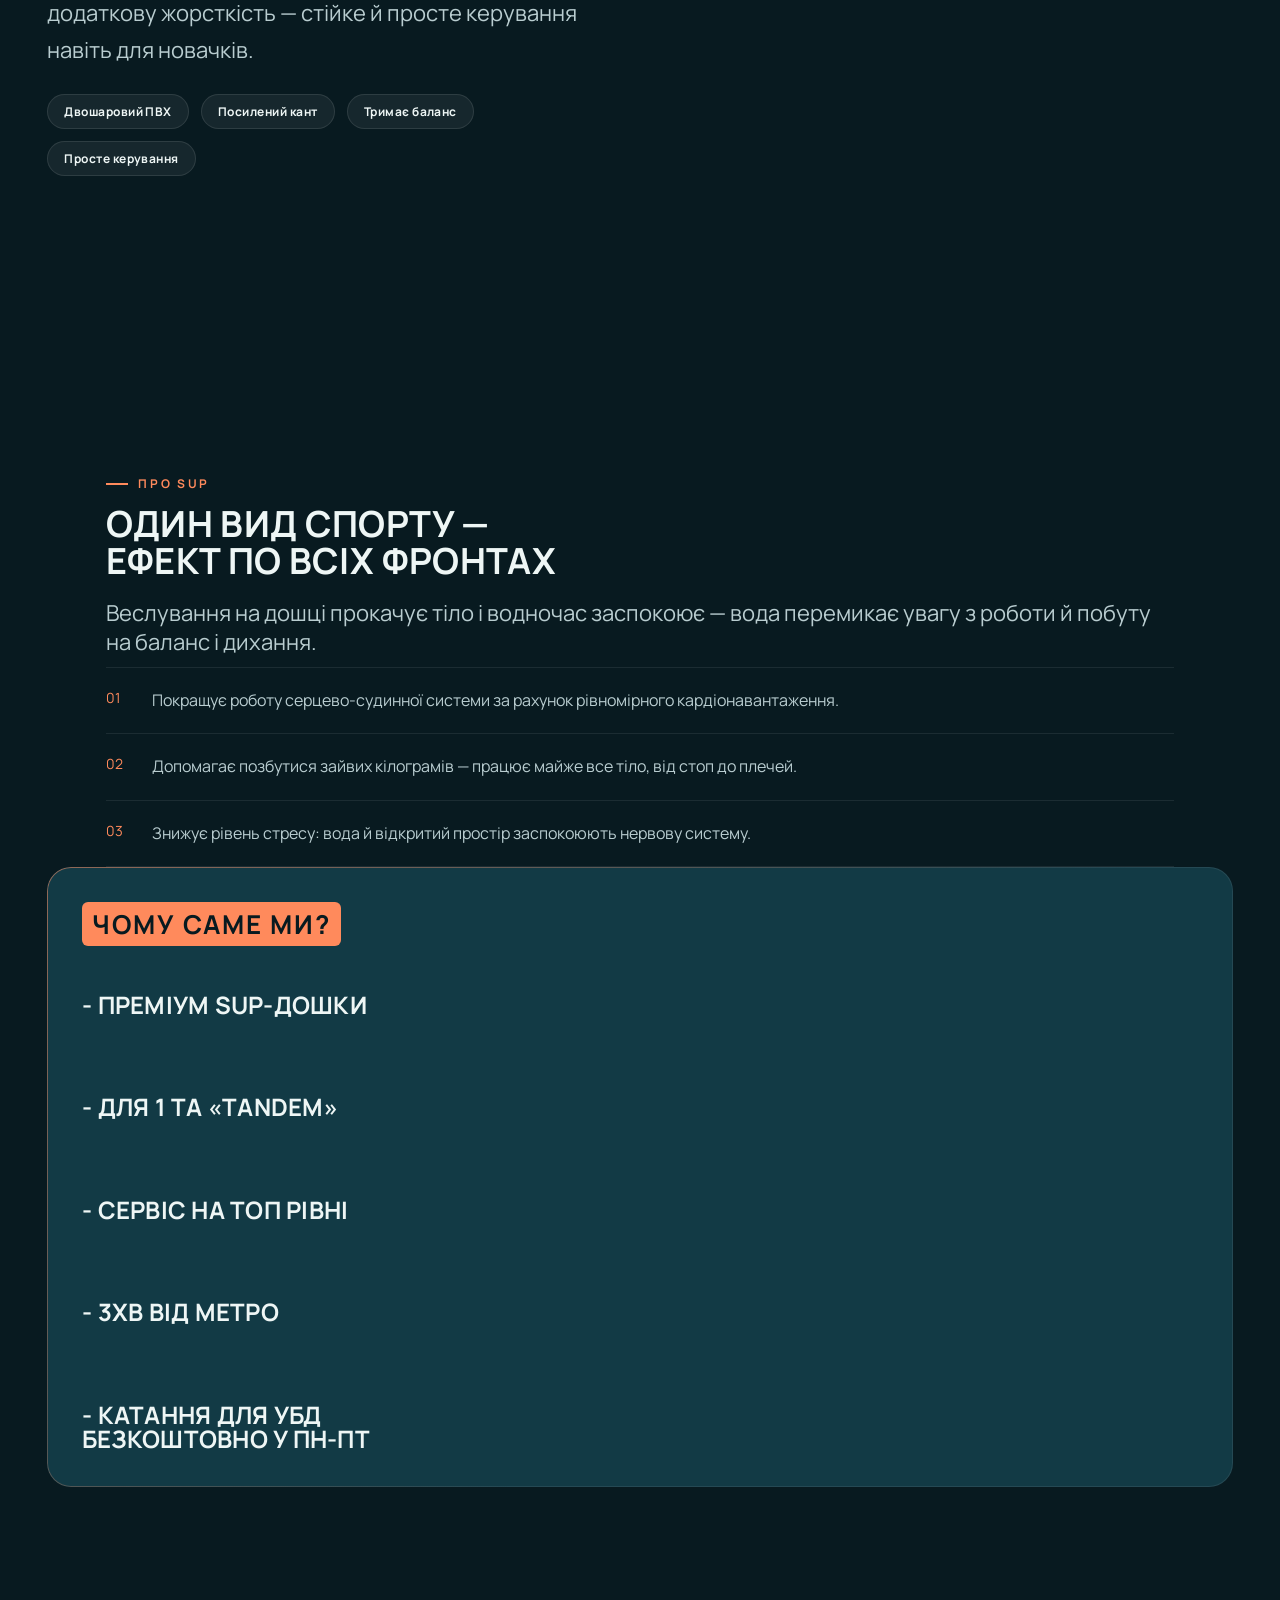
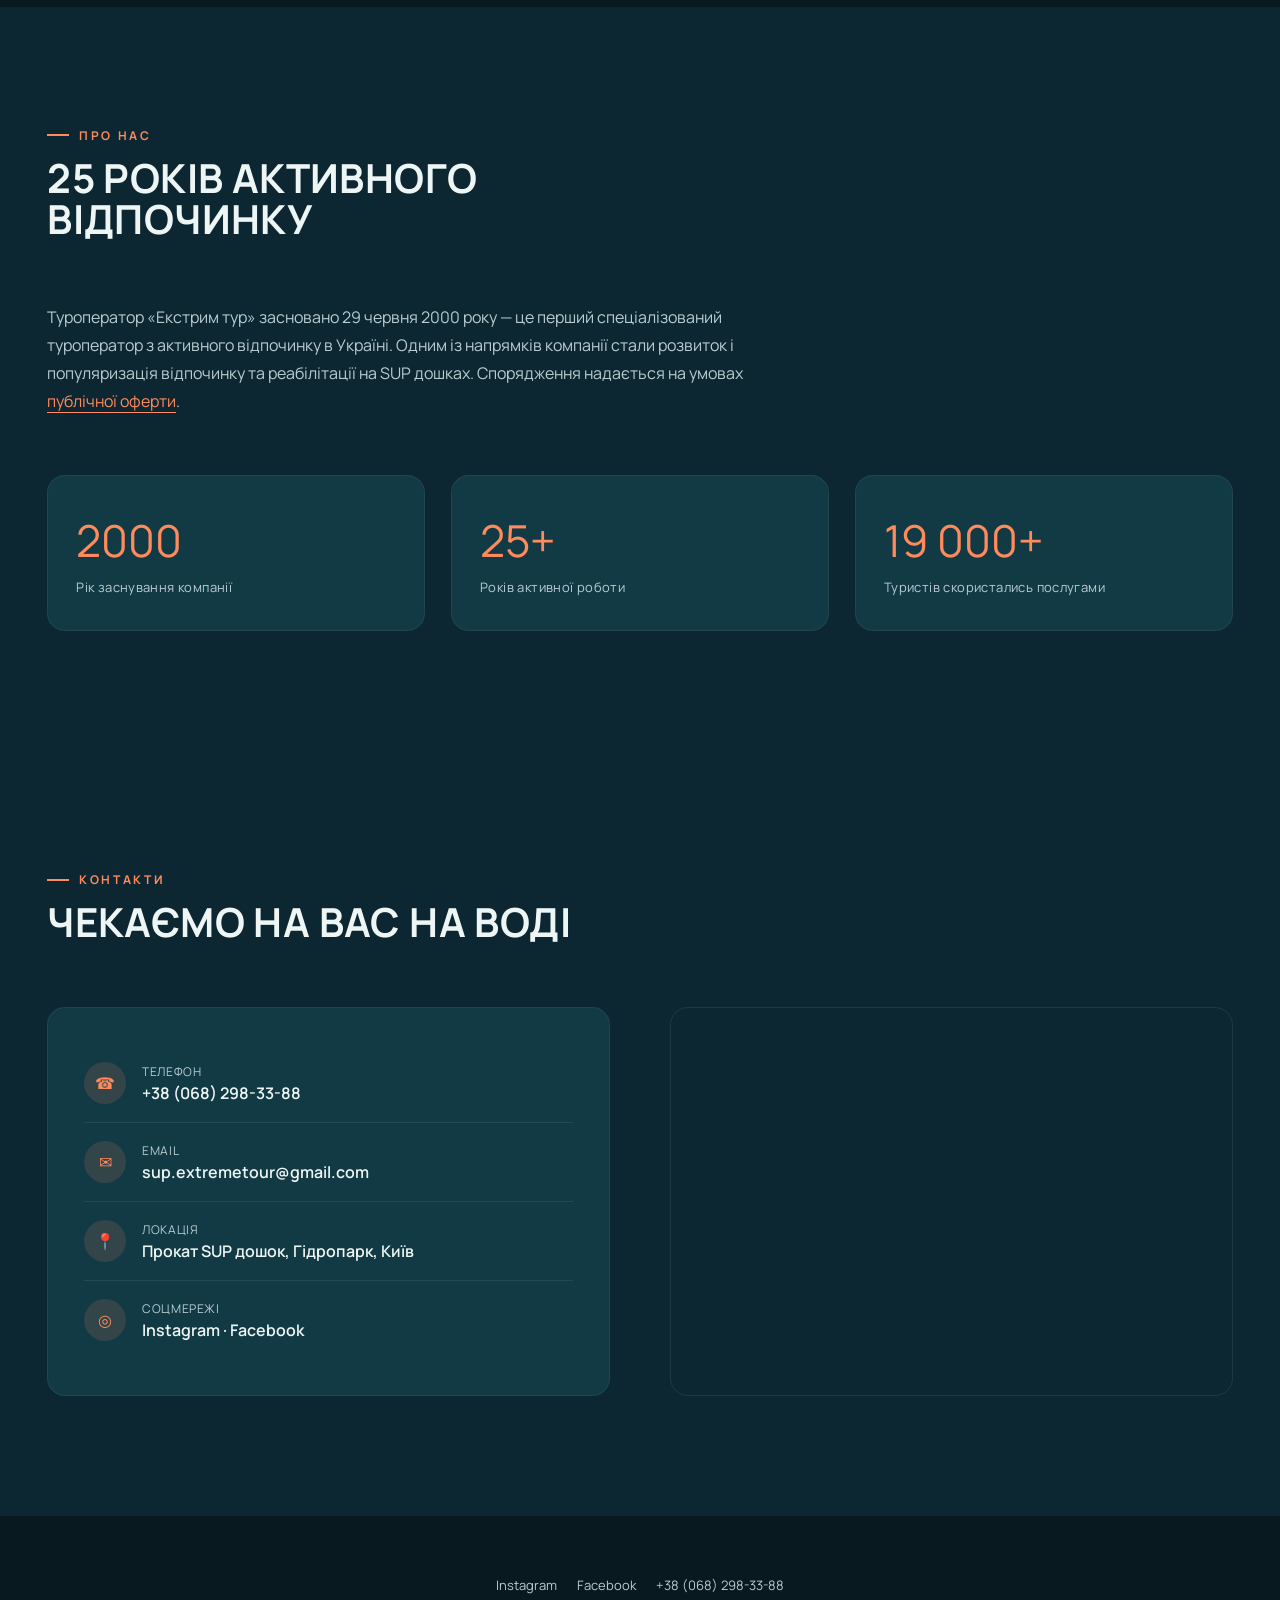
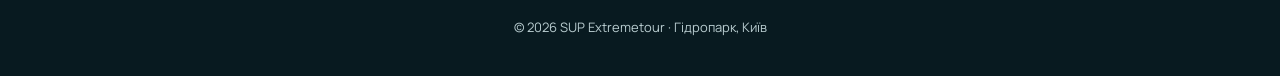
==== commit 15615a4e: "new_schema" ====
--- a/index.html
+++ b/index.html
@@ -3,263 +3,69 @@
 <head>
 <meta charset="UTF-8">
 <meta name="viewport" content="width=device-width, initial-scale=1.0">
-<title>SUP-прокат у Гідропарку | Extremetour</title>
-<style>
-  @import url('https://fonts.googleapis.com/css2?family=Oswald:wght@400;500;600;700&family=Manrope:wght@400;500;600;700;800&display=swap');
-
-  :root{
-    --ink:#081a20;
-    --ink-2:#0d2732;
-    --water:#123a45;
-    --water-light:#1c4c58;
-    --line:#2c6e78;
-    --foam:#eef6f5;
-    --foam-dim:#b9cdd0;
-    --sunset:#ff8a5c;
-    --sunset-deep:#e85d3d;
-    --sunset-soft:rgba(255,138,92,.14);
-    --radius:18px;
-  }
-
-  *{margin:0;padding:0;box-sizing:border-box;}
-  html{scroll-behavior:smooth;}
-  body{
-    background:var(--ink);
-    color:var(--foam);
-    font-family:'Manrope',sans-serif;
-    overflow-x:hidden;
-    -webkit-font-smoothing:antialiased;
-  }
-  h1,h2,h3,.display{
-    font-family:'Oswald',sans-serif;
-    text-transform:uppercase;
-    letter-spacing:.01em;
-    line-height:1.02;
-  }
-  a{color:inherit;text-decoration:none;}
-  ul{list-style:none;}
-  img{max-width:100%;display:block;}
-  .wrap{max-width:1180px;margin:0 auto;padding:0 28px;}
-  .eyebrow{
-    font-size:12px;font-weight:700;letter-spacing:.22em;text-transform:uppercase;
-    color:var(--sunset);display:flex;align-items:center;gap:10px;margin-bottom:14px;
-  }
-  .eyebrow::before{content:'';width:22px;height:2px;background:var(--sunset);display:inline-block;}
-  ::selection{background:var(--sunset);color:var(--ink);}
-
-  /* reveal on scroll */
-  .reveal{opacity:0;transform:translateY(28px);transition:opacity .8s ease,transform .8s cubic-bezier(.2,.8,.2,1);}
-  .reveal.in{opacity:1;transform:translateY(0);}
-
-  /* ---------- NAV ---------- */
-  header{
-    position:fixed;top:0;left:0;right:0;z-index:100;
-    background:rgba(8,26,32,.55);
-    backdrop-filter:blur(14px);
-    border-bottom:1px solid rgba(255,255,255,.06);
-    transition:background .3s ease;
-  }
-  .nav{display:flex;align-items:center;justify-content:space-between;padding:16px 28px;max-width:1180px;margin:0 auto;}
-  .logo{display:flex;align-items:center;gap:10px;font-family:'Oswald';font-weight:600;letter-spacing:.08em;font-size:18px;}
-  .logo-mark{width:34px;height:34px;border-radius:50%;background:radial-gradient(circle at 35% 30%,var(--sunset),var(--sunset-deep));display:flex;align-items:center;justify-content:center;font-family:'Oswald';font-weight:700;font-size:13px;color:var(--ink);}
-  nav.links{display:flex;gap:34px;}
-  nav.links a{font-size:14px;font-weight:600;letter-spacing:.03em;color:var(--foam-dim);transition:color .25s;position:relative;}
-  nav.links a::after{content:'';position:absolute;left:0;bottom:-6px;width:0;height:1px;background:var(--sunset);transition:width .25s;}
-  nav.links a:hover{color:var(--foam);}
-  nav.links a:hover::after{width:100%;}
-  .phone-btn{
-    display:flex;align-items:center;gap:8px;background:var(--sunset);color:var(--ink);
-    padding:10px 20px;border-radius:999px;font-weight:700;font-size:14px;
-    box-shadow:0 8px 24px -8px rgba(255,138,92,.6);transition:transform .25s,box-shadow .25s;
-    white-space:nowrap;
-  }
-  .phone-btn:hover{transform:translateY(-2px);box-shadow:0 12px 30px -6px rgba(255,138,92,.75);}
-  .burger{display:none;font-size:24px;background:none;border:none;color:var(--foam);cursor:pointer;}
-
-  /* ---------- HERO ---------- */
-  .hero{
-    position:relative;min-height:100vh;display:flex;align-items:center;
-    padding-top:100px;overflow:hidden;
-    background:
-      radial-gradient(circle at 80% 20%, rgba(255,138,92,.10), transparent 45%),
-      linear-gradient(180deg,var(--ink) 0%, var(--ink-2) 100%);
-  }
-  .ripple-field{position:absolute;inset:0;z-index:0;pointer-events:none;}
-  .ripple-field svg{width:100%;height:100%;}
-  .ripple-ring{fill:none;stroke:var(--line);stroke-width:1;opacity:.55;transform-origin:center;}
-  @keyframes rippleOut{
-    0%{r:20;opacity:.7;stroke-width:1.4;}
-    100%{r:480;opacity:0;stroke-width:.3;}
-  }
-  .hero-grid{position:relative;z-index:2;display:grid;grid-template-columns:1.1fr .9fr;gap:60px;align-items:center;}
-  .hero h1{font-size:clamp(42px,6.4vw,84px);}
-  .hero h1 span{color:var(--sunset);}
-  .hero p.lead{margin-top:22px;font-size:17px;color:var(--foam-dim);max-width:460px;line-height:1.6;}
-  .hero-cta{display:flex;gap:16px;margin-top:38px;flex-wrap:wrap;}
-  .btn-primary{
-    background:var(--sunset);color:var(--ink);padding:16px 30px;border-radius:999px;
-    font-weight:700;font-size:15px;display:inline-flex;align-items:center;gap:10px;
-    box-shadow:0 10px 30px -8px rgba(255,138,92,.55);transition:transform .25s,box-shadow .25s;
-  }
-  .btn-primary:hover{transform:translateY(-3px);box-shadow:0 16px 36px -6px rgba(255,138,92,.7);}
-  .btn-ghost{
-    border:1px solid rgba(255,255,255,.22);color:var(--foam);padding:16px 26px;border-radius:999px;
-    font-weight:600;font-size:15px;transition:border-color .25s,background .25s;
-  }
-  .btn-ghost:hover{border-color:var(--sunset);background:var(--sunset-soft);}
-
-  .hero-card{
-    position:relative;background:var(--water);border-radius:24px;padding:34px;
-    border:1px solid rgba(255,255,255,.08);
-  }
-  .hero-card::before{
-    content:'';position:absolute;inset:-1px;border-radius:24px;padding:1px;
-    background:linear-gradient(135deg,rgba(255,138,92,.5),transparent 60%);
-    -webkit-mask:linear-gradient(#000 0 0) content-box,linear-gradient(#000 0 0);
-    -webkit-mask-composite:xor;mask-composite:exclude;pointer-events:none;
-  }
-  .price-row{display:flex;justify-content:space-between;align-items:baseline;padding:16px 0;border-bottom:1px solid rgba(255,255,255,.08);}
-  .price-row:last-child{border-bottom:none;}
-  .price-row .label{font-size:14px;color:var(--foam-dim);}
-  .price-row .val{font-family:'Oswald';font-size:20px;font-weight:600;color:var(--sunset);}
-  .hero-card h3{font-size:15px;letter-spacing:.06em;margin-bottom:6px;}
-  .hero-card .sub{font-size:12px;color:var(--foam-dim);text-transform:none;letter-spacing:0;margin-bottom:20px;}
-  .board-tag{display:inline-block;font-size:11px;font-weight:700;letter-spacing:.08em;text-transform:uppercase;color:var(--ink);background:var(--sunset);padding:4px 10px;border-radius:6px;margin-bottom:24px;}
-
-  .scroll-cue{position:absolute;bottom:34px;left:50%;transform:translateX(-50%);z-index:2;display:flex;flex-direction:column;align-items:center;gap:8px;color:var(--foam-dim);font-size:11px;letter-spacing:.15em;text-transform:uppercase;}
-  .scroll-line{width:1px;height:34px;background:linear-gradient(var(--foam-dim),transparent);animation:scrollPulse 2s infinite;}
-  @keyframes scrollPulse{0%,100%{opacity:.3}50%{opacity:1}}
-
-  /* ---------- WAVE DIVIDER ---------- */
-  .wave-divider{position:relative;height:90px;margin-top:-2px;}
-  .wave-divider svg{width:100%;height:100%;}
-  .wave-path{fill:none;stroke:var(--line);stroke-width:1.5;stroke-dasharray:1600;stroke-dashoffset:1600;transition:stroke-dashoffset 1.4s ease;}
-  .wave-divider.in .wave-path{stroke-dashoffset:0;}
-
-  /* ---------- SECTION generic ---------- */
-  section{position:relative;padding:120px 0;}
-  .section-head{max-width:640px;margin-bottom:64px;}
-  .section-head h2{font-size:clamp(30px,4vw,48px);}
-  .section-head p{margin-top:16px;color:var(--foam-dim);font-size:16px;line-height:1.6;}
-
-  /* ---------- EVENTS ---------- */
-  #zahody{background:var(--ink-2);}
-  .events-grid{display:grid;grid-template-columns:repeat(3,1fr);gap:26px;}
-  .event-card{
-    background:var(--water);border-radius:var(--radius);overflow:hidden;
-    border:1px solid rgba(255,255,255,.06);
-    transition:transform .4s cubic-bezier(.2,.8,.2,1),border-color .4s;
-    display:flex;flex-direction:column;
-  }
-  .event-card:hover{transform:translateY(-8px);border-color:rgba(255,138,92,.4);}
-  .event-media{position:relative;height:190px;background:linear-gradient(140deg,var(--water-light),var(--water));overflow:hidden;}
-  .event-media .glow{position:absolute;inset:0;background:radial-gradient(circle at 30% 20%,rgba(255,138,92,.35),transparent 60%);opacity:0;transition:opacity .4s;}
-  .event-card:hover .event-media .glow{opacity:1;}
-  .event-media svg{position:absolute;bottom:-2px;left:0;width:100%;}
-  .event-body{padding:26px 24px 28px;flex:1;display:flex;flex-direction:column;}
-  .event-tag{font-size:11px;font-weight:700;letter-spacing:.1em;text-transform:uppercase;color:var(--sunset);margin-bottom:10px;}
-  .event-body h3{font-size:20px;text-transform:none;font-family:'Manrope';font-weight:800;letter-spacing:0;margin-bottom:12px;line-height:1.3;}
-  .event-time{font-size:13px;color:var(--foam-dim);margin-bottom:16px;}
-  .event-price{margin-top:auto;display:flex;align-items:center;justify-content:space-between;padding-top:16px;border-top:1px solid rgba(255,255,255,.08);}
-  .event-price .amount{font-family:'Oswald';font-size:18px;color:var(--sunset);}
-  .event-price .status{font-size:12px;color:var(--foam-dim);}
-
-  /* ---------- ABOUT SUP ---------- */
-  .sup-grid{display:grid;grid-template-columns:.9fr 1.1fr;gap:70px;align-items:center;}
-  .benefit-list li{
-    display:flex;gap:18px;padding:20px 0;border-top:1px solid rgba(255,255,255,.08);
-  }
-  .benefit-list li:last-child{border-bottom:1px solid rgba(255,255,255,.08);}
-  .benefit-num{font-family:'Oswald';font-size:14px;color:var(--sunset);min-width:28px;}
-  .benefit-list p{color:var(--foam-dim);font-size:15.5px;line-height:1.6;}
-  .sup-visual{
-    position:relative;aspect-ratio:1/1;border-radius:28px;
-    background:
-      radial-gradient(circle at 50% 45%, rgba(255,138,92,.12), transparent 60%),
-      linear-gradient(160deg,var(--water-light),var(--water));
-    display:flex;align-items:center;justify-content:center;overflow:hidden;
-    border:1px solid rgba(255,255,255,.08);
-  }
-  .sup-visual svg{width:70%;}
-
-  /* ---------- ABOUT US / TIMELINE ---------- */
-  #proNas{background:var(--ink-2);}
-  .stat-strip{display:grid;grid-template-columns:repeat(3,1fr);gap:26px;margin-top:60px;}
-  .stat{background:var(--water);border-radius:var(--radius);padding:34px 28px;border:1px solid rgba(255,255,255,.06);}
-  .stat .num{font-family:'Oswald';font-size:44px;color:var(--sunset);}
-  .stat .lbl{font-size:13px;color:var(--foam-dim);margin-top:8px;letter-spacing:.03em;}
-  .about-text{max-width:760px;color:var(--foam-dim);font-size:16px;line-height:1.75;}
-  .about-text a{color:var(--sunset);border-bottom:1px solid var(--sunset);}
-
-  /* ---------- EQUIPMENT ---------- */
-  .equip-grid{display:grid;grid-template-columns:1fr 1fr;gap:70px;align-items:center;}
-  .equip-visual{position:relative;}
-  .equip-visual svg{width:100%;filter:drop-shadow(0 24px 40px rgba(0,0,0,.35));}
-  .equip-badges{display:flex;gap:12px;margin-top:26px;flex-wrap:wrap;}
-  .equip-badge{font-size:12px;font-weight:700;letter-spacing:.04em;color:var(--foam);background:rgba(255,255,255,.06);border:1px solid rgba(255,255,255,.1);padding:8px 16px;border-radius:999px;}
-
-  /* ---------- CONTACT ---------- */
-  #contact{background:var(--ink-2);}
-  .contact-grid{display:grid;grid-template-columns:1fr 1fr;gap:60px;}
-  .contact-card{background:var(--water);border-radius:var(--radius);padding:36px;border:1px solid rgba(255,255,255,.06);}
-  .contact-row{display:flex;align-items:center;gap:16px;padding:18px 0;border-top:1px solid rgba(255,255,255,.08);}
-  .contact-row:first-child{border-top:none;}
-  .contact-icon{width:42px;height:42px;border-radius:50%;background:var(--sunset-soft);display:flex;align-items:center;justify-content:center;color:var(--sunset);flex-shrink:0;}
-  .contact-row .t{font-size:12px;color:var(--foam-dim);letter-spacing:.05em;text-transform:uppercase;}
-  .contact-row .v{font-size:16px;font-weight:600;margin-top:2px;}
-  .map-box{border-radius:var(--radius);overflow:hidden;border:1px solid rgba(255,255,255,.08);height:100%;min-height:340px;}
-  .map-box iframe{width:100%;height:100%;border:0;filter:grayscale(.3) invert(.92) contrast(.9);}
-
-  /* ---------- CTA / FOOTER ---------- */
-  .cta-section{
-    background:linear-gradient(160deg,var(--water-light),var(--ink));
-    border-radius:32px;margin:0 auto 0;max-width:1180px;padding:70px 60px;
-    text-align:center;position:relative;overflow:hidden;
-  }
-  .cta-section h2{font-size:clamp(28px,4vw,44px);margin-bottom:16px;}
-  .cta-section p{color:var(--foam-dim);max-width:480px;margin:0 auto 34px;}
-  .cta-form{display:flex;gap:12px;justify-content:center;flex-wrap:wrap;max-width:520px;margin:0 auto;}
-  .cta-form input{
-    background:rgba(255,255,255,.06);border:1px solid rgba(255,255,255,.14);
-    color:var(--foam);padding:15px 18px;border-radius:999px;font-size:14px;flex:1;min-width:160px;
-  }
-  .cta-form input::placeholder{color:var(--foam-dim);}
-  .cta-form button{
-    background:var(--sunset);color:var(--ink);border:none;padding:15px 28px;border-radius:999px;
-    font-weight:700;font-size:14px;cursor:pointer;transition:transform .2s;
-  }
-  .cta-form button:hover{transform:translateY(-2px);}
-
-  footer{padding:60px 0 40px;text-align:center;color:var(--foam-dim);font-size:13px;}
-  footer .social{display:flex;gap:20px;justify-content:center;margin-bottom:24px;}
-  footer .social a{color:var(--foam-dim);transition:color .25s;}
-  footer .social a:hover{color:var(--sunset);}
-
-  @media(max-width:920px){
-    nav.links,.phone-btn{display:none;}
-    .burger{display:block;}
-    .hero-grid,.sup-grid,.equip-grid,.contact-grid{grid-template-columns:1fr;}
-    .events-grid{grid-template-columns:1fr;}
-    .stat-strip{grid-template-columns:1fr;}
-    .hero{padding-top:120px;}
-    section{padding:80px 0;}
-  }
-
-  @media(prefers-reduced-motion:reduce){
-    *{animation:none!important;transition:none!important;}
-    .reveal{opacity:1;transform:none;}
-  }
-
-  a:focus-visible,button:focus-visible,input:focus-visible{outline:2px solid var(--sunset);outline-offset:3px;}
-</style>
+<title>Прокат SUP дошок у Києві — оренда сапів у Гідропарку | Extremetour</title>
+<meta name="description" content="Оренда SUP-дошок (сапів) у Гідропарку, Київ. Дошка, весло, рятувальний жилет та гермочохол в комплекті. Прокат від 350 грн/год, вечірні тури на заході сонця. Бронювання за телефоном.">
+<meta name="keywords" content="сапи Київ, прокат сапів Київ, SUP дошки Київ, оренда SUP Гідропарк, sup прокат Гідропарк, sup дошки в оренду">
+<link rel="canonical" href="https://sup.extremetour.kyiv.ua/">
+
+<!-- Фавікон -->
+<link rel="icon" type="image/svg+xml" href="https://res.cloudinary.com/dhh4t3f90/image/upload/v1785330439/favicon_1_pinzbk.svg">
+<link rel="alternate icon" href="favicon.svg">
+
+<link rel="stylesheet" href="./style.css">
+
+<!-- Open Graph (як сторінка виглядає при шарингу в соцмережах) -->
+<meta property="og:type" content="business.business">
+<meta property="og:title" content="Прокат SUP дошок у Києві — оренда сапів у Гідропарку">
+<meta property="og:description" content="Оренда SUP-дошок у Гідропарку, Київ. Дошка, весло, жилет та гермочохол в комплекті. Вечірні тури на заході сонця.">
+<meta property="og:url" content="https://sup.extremetour.kyiv.ua/">
+<meta property="og:locale" content="uk_UA">
+
+<!-- Schema.org: LocalBusiness — каже Google, що це за бізнес, де він і коли працює -->
+<script type="application/ld+json">
+{
+  "@context": "https://schema.org",
+  "@type": "SportsActivityLocation",
+  "name": "SUP Extremetour — прокат SUP дошок у Гідропарку",
+  "image": "https://sup.extremetour.kyiv.ua/wp-content/uploads/2025/07/1610932672303-1170x658-2.webp",
+  "url": "https://sup.extremetour.kyiv.ua/",
+  "telephone": "+380682983388",
+  "email": "sup.extremetour@gmail.com",
+  "priceRange": "350-1600 UAH",
+  "address": {
+    "@type": "PostalAddress",
+    "addressLocality": "Київ",
+    "addressRegion": "Київська область",
+    "addressCountry": "UA",
+    "streetAddress": "Гідропарк"
+  },
+  "openingHoursSpecification": [
+    {
+      "@type": "OpeningHoursSpecification",
+      "dayOfWeek": ["Monday","Tuesday","Wednesday","Thursday","Friday"],
+      "opens": "11:00",
+      "closes": "20:00"
+    },
+    {
+      "@type": "OpeningHoursSpecification",
+      "dayOfWeek": ["Saturday","Sunday"],
+      "opens": "10:00",
+      "closes": "21:00"
+    }
+  ],
+  "sameAs": [
+    "https://www.facebook.com/supextremetour/",
+    "https://www.instagram.com/supextremetour/"
+  ]
+}
+</script>
 </head>
-<body>
 
 <header>
   <div class="nav">
     <a href="#" class="logo"><span class="logo-mark">SUP</span> EXTREMETOUR</a>
     <nav class="links">
-      <a href="#zahody">Наші заходи</a>
+      <a href="#equip">Обладнання</a>
       <a href="#sup">Про SUP</a>
       <a href="#proNas">Про нас</a>
       <a href="#contact">Контакти</a>
@@ -274,20 +80,21 @@
   <div class="wrap hero-grid">
     <div>
       <div class="eyebrow">Гідропарк · Дніпро · Київ</div>
-      <h1 class="reveal">SUP-прокат<br>на <span>воді</span> Гідропарку</h1>
-      <p class="lead reveal">Дошка, весло, рятувальний жилет і гермочохол — вже в комплекті. Виходьте на воду за 5 хвилин після дзвінка, без жодного досвіду за плечима.</p>
+      <h1 class="reveal">SUP-прокат<br>у Гідропарку</h1>
+      <p class="lead reveal">Дошка, весло, рятувальний жилет і гермочохол — вже в комплекті. Виходьте на воду за 5 хвилин після оформлення, без жодного досвіду за плечима.</p>
       <div class="hero-cta reveal">
         <a href="tel:+380682983388" class="btn-primary">
           <svg width="16" height="16" viewBox="0 0 24 24" fill="none"><path d="M6.6 10.8c1.4 2.8 3.8 5.1 6.6 6.6l2.2-2.2c.3-.3.7-.4 1-.2 1.1.4 2.3.6 3.6.6.6 0 1 .4 1 1V20c0 .6-.4 1-1 1C10.5 21 3 13.5 3 4c0-.6.4-1 1-1h3.5c.6 0 1 .4 1 1 0 1.2.2 2.4.6 3.6.1.4 0 .8-.2 1L6.6 10.8Z" fill="currentColor"/></svg>
           Забронювати дошку
         </a>
-        <a href="#zahody" class="btn-ghost">Дивитись заходи</a>
+        <a href="#equip" class="btn-ghost">Дивитись обладнання</a>
       </div>
     </div>
     <div class="hero-card reveal">
       <span class="board-tag">Клас «Преміум»</span>
       <h3>Одномісна SUP-дошка</h3>
       <p class="sub">Sup + весло + жилет + гермочохол + інструктаж</p>
+      <p style="text-align: right; font-weight: 800;"> Будні/Вихідні</p>
       <div class="price-row"><span class="label">1 година</span><span class="val">350 / 400 ₴</span></div>
       <div class="price-row"><span class="label">2 години</span><span class="val">650 / 750 ₴</span></div>
       <div class="price-row"><span class="label">3 години</span><span class="val">850 / 1000 ₴</span></div>
@@ -307,87 +114,86 @@
     <path class="wave-path" d="M0,45 C 150,10 300,80 450,45 C 600,10 750,80 900,45 C 1000,20 1100,60 1180,45" />
   </svg>
 </div>
-
-<section id="zahody">
+<section id="gal" >
+
+    <div class="wrap gal-grid"></div>
+        <div >
+      <h1 class="reveal" style="font-size:clamp(22px,3.6vw,25px);margin-bottom:22%; text-align: center;">SUP - найкращий відпочинок <br> літом на воді</h1>
+        </div>
+
+        <div>
+  <div class="gallery" id="gallery">
+    <div class="photo-card" style="margin-top: 10%;"> <img src="https://res.cloudinary.com/dhh4t3f90/image/upload/v1785446646/3IMG_7365_leinux.jpg" style="transform: rotate(-3deg)" alt=""></div>
+    <div class="photo-card" style="height:320px;"> <img src="https://res.cloudinary.com/dhh4t3f90/image/upload/v1785441513/IMG_7003_kkwymf.jpg" style="transform: rotate(+3deg);" alt=""> </div>
+    <div class="photo-card" style="margin-top: 4%;"> <img src="https://res.cloudinary.com/dhh4t3f90/image/upload/v1785442995/2IMG_7119_1_zwsl7j.jpg" style="transform: rotate(-3deg)" alt=""></span></div>
+    <div class="photo-card" style="height:320px;"><img src="https://res.cloudinary.com/dhh4t3f90/image/upload/v1785444681/IMG_7505_v4akmc.jpg" style="transform: rotate(+3deg);" alt=""></div>
+  </div>
+</div>
+</section>
+
+
+<section id="equip">
+  <div class="wrap equip-grid">
+    <div>
+      <div class="eyebrow reveal">Обладнання</div>
+      <h2 class="reveal" style="font-size:clamp(28px,3.6vw,42px);margin-bottom:20px;">SUP Aquamarina</h2>
+      <p class="reveal" style="color:var(--foam-dim);font-size:clamp(18px,3.6vw,22px);line-height:1.7;margin-bottom:24px; ">Універсальні дошки, 
+        розроблені для професійного використання на воді. Двошаровий ПВХ на міцній тканинній основі та 
+        подвійний посилений кант дають додаткову жорсткість — стійке й просте керування навіть для новачків.</p>
+      <div class="equip-badges reveal">
+        <span class="equip-badge">Двошаровий ПВХ</span>
+        <span class="equip-badge">Посилений кант</span>
+        <span class="equip-badge">Тримає баланс</span>
+        <span class="equip-badge">Просте керування</span>
+      </div>
+
+    </div>
+    <div class="equip-visual reveal">
+      <img src="https://res.cloudinary.com/dhh4t3f90/image/upload/v1785438624/IMG_6970_1_f7jeni.jpg" width="100%"  alt="">
+
+    </div>
+  </div>
+</section>
+<section class="prefer">
   <div class="wrap">
-    <div class="section-head reveal">
-      <div class="eyebrow">Заходи</div>
-      <h2>Не лише прокат —<br>досвід на воді</h2>
-      <p>Три формати виходу на воду: спокійне спостереження за заходом сонця, вечірній маршрут навколо острова та безкоштовна реабілітація для ветеранів.</p>
-    </div>
-    <div class="events-grid">
-
-      <div class="event-card reveal">
-        <div class="event-media">
-          <div class="glow"></div>
-          <svg viewBox="0 0 400 190" width="100%"><path d="M0,150 C60,130 120,160 200,140 C280,120 340,150 400,135 L400,190 L0,190 Z" fill="#0d2732"/><circle cx="320" cy="60" r="34" fill="#ff8a5c" opacity="0.85"/></svg>
-        </div>
-        <div class="event-body">
-          <div class="event-tag">Захід сонця</div>
-          <h3>Споглядання заходу біля Русанівських фонтанів</h3>
-          <div class="event-time">Середа та п'ятниця · 19:00–22:00</div>
-          <div class="event-price"><span class="amount">Безкоштовно</span><span class="status">Тимчасово немає місць</span></div>
-        </div>
-      </div>
-
-      <div class="event-card reveal">
-        <div class="event-media">
-          <div class="glow"></div>
-          <svg viewBox="0 0 400 190" width="100%"><path d="M0,140 C70,160 140,120 220,140 C300,160 350,130 400,145 L400,190 L0,190 Z" fill="#0d2732"/><circle cx="90" cy="55" r="30" fill="#ff8a5c" opacity="0.85"/></svg>
-        </div>
-        <div class="event-body">
-          <div class="event-tag">Захід сонця</div>
-          <h3>Маршрут навколо Долобецького острова</h3>
-          <div class="event-time">Вівторок та четвер · 19:00–21:00</div>
-          <div class="event-price"><span class="amount">650 ₴</span><span class="status">Бронювання по телефону</span></div>
-        </div>
-      </div>
-
-      <div class="event-card reveal">
-        <div class="event-media">
-          <div class="glow"></div>
-          <svg viewBox="0 0 400 190" width="100%"><path d="M0,155 C80,135 160,165 240,150 C310,138 360,155 400,148 L400,190 L0,190 Z" fill="#0d2732"/><path d="M180,40 L210,90 L150,90 Z" fill="#ff8a5c" opacity="0.85"/></svg>
-        </div>
-        <div class="event-body">
-          <div class="event-tag">SUP = Реабілітація</div>
-          <h3>Тренування для УБД та ветеранів з інвалідністю</h3>
-          <div class="event-time">Щодня, пн–пт · попереднє бронювання</div>
-          <div class="event-price"><span class="amount">Безкоштовно</span><span class="status">Для УБД — 1 год/день</span></div>
-        </div>
-      </div>
-
-    </div>
-  </div>
-</section>
-
-<section id="sup">
-  <div class="wrap sup-grid">
-    <div class="sup-visual reveal">
-      <svg viewBox="0 0 200 200" fill="none">
-        <ellipse cx="100" cy="130" rx="70" ry="18" fill="#ff8a5c" opacity="0.18"/>
-        <rect x="85" y="20" width="30" height="115" rx="15" fill="#eef6f5" opacity="0.9"/>
-        <line x1="100" y1="20" x2="100" y2="135" stroke="#1c4c58" stroke-width="2"/>
-        <path d="M60,150 C80,140 120,140 140,150" stroke="#ff8a5c" stroke-width="3" stroke-linecap="round" fill="none"/>
-      </svg>
-    </div>
-    <div>
+  <div style="margin-left:5%; margin-right: 5%; margin-top: 5%;">
       <div class="eyebrow reveal">Про SUP</div>
-      <h2 class="reveal" style="font-size:clamp(28px,3.6vw,42px);margin-bottom:20px;">Один вид спорту —<br>ефект по всіх фронтах</h2>
-      <p class="reveal" style="color:var(--foam-dim);font-size:16px;line-height:1.7;margin-bottom:10px;">Веслування на дошці прокачує тіло і водночас заспокоює — вода перемикає увагу з роботи й побуту на баланс і дихання.</p>
-      <ul class="benefit-list reveal">
+      <h2 class="reveal" style="font-size:clamp(26px,3.6vw,36px);margin-bottom:20px;">Один вид спорту —<br>ефект по всіх фронтах</h2>
+      <p class="reveal" style="color:var(--foam-dim);font-size:clamp(18px, 12vw, 22px);line-height:1.3;margin-bottom:10px;">Веслування на дошці прокачує тіло і водночас заспокоює — вода перемикає увагу з роботи й побуту на баланс і дихання.</p>
+      <ul class="benefit-list reveal" style="font-size:clamp(18px, 12vw, 22px);">
         <li><span class="benefit-num">01</span><p>Покращує роботу серцево-судинної системи за рахунок рівномірного кардіонавантаження.</p></li>
         <li><span class="benefit-num">02</span><p>Допомагає позбутися зайвих кілограмів — працює майже все тіло, від стоп до плечей.</p></li>
         <li><span class="benefit-num">03</span><p>Знижує рівень стресу: вода й відкритий простір заспокоюють нервову систему.</p></li>
       </ul>
     </div>
-  </div>
-</section>
+    
+
+        <div class="hero-card reveal">
+      <span class="board-tag" style="font-size: clamp(24px, 12vw, 26px); text-align: center;">Чому саме ми?</span>
+      <ul class="preferen" style="padding-top: 2%; line-height: 1.3;">
+        <li > <h2>- Преміум SUP-дошки</h2></li>
+<li style=" margin-top: 7%;">  <h2> - Для 1 та «Tandem»</h2></li>
+      <li style=" margin-top: 7%;">  <h2> - Сервіс на ТОП рівні</h2></li>
+<li style=" margin-top: 7%;">  <h2> - 3хв від метро</h2></li>
+<li style=" margin-top: 7%;">  <h2> - Катання для УБД <br> безкоштовно у пн-пт</h2></li>
+
+
+      
+  
+    
+</ul>
+
+    </div>
+    </div>
+</section>
+
+
 
 <section id="proNas">
   <div class="wrap">
     <div class="section-head reveal">
       <div class="eyebrow">Про нас</div>
-      <h2>25 років на активному відпочинку</h2>
+      <h2>25 років активного відпочинку</h2>
     </div>
     <p class="about-text reveal">Туроператор «Екстрим тур» засновано 29 червня 2000 року — це перший спеціалізований туроператор з активного відпочинку в Україні. Одним із напрямків компанії стали розвиток і популяризація відпочинку та реабілітації на SUP дошках. Спорядження надається на умовах <a href="https://docs.google.com/document/d/1TTUebxYmRdM4TQ-FBV5PoCWD6oN2bPmb/edit" target="_blank" rel="noopener">публічної оферти</a>.</p>
     <div class="stat-strip">
@@ -398,29 +204,6 @@
   </div>
 </section>
 
-<section id="equip">
-  <div class="wrap equip-grid">
-    <div>
-      <div class="eyebrow reveal">Обладнання</div>
-      <h2 class="reveal" style="font-size:clamp(28px,3.6vw,42px);margin-bottom:20px;">SUP Aquamarina</h2>
-      <p class="reveal" style="color:var(--foam-dim);font-size:16px;line-height:1.7;margin-bottom:24px;">Універсальні дошки, розроблені для професійного використання на воді. Двошаровий ПВХ на міцній тканинній основі та подвійний посилений кант дають додаткову жорсткість — стійке й просте керування навіть для новачків.</p>
-      <div class="equip-badges reveal">
-        <span class="equip-badge">Двошаровий ПВХ</span>
-        <span class="equip-badge">Посилений кант</span>
-        <span class="equip-badge">Для спокійної води</span>
-        <span class="equip-badge">Просте керування</span>
-      </div>
-    </div>
-    <div class="equip-visual reveal">
-      <svg viewBox="0 0 400 200" fill="none">
-        <rect x="30" y="80" width="340" height="45" rx="22" fill="#123a45" stroke="#2c6e78" stroke-width="1.5"/>
-        <rect x="45" y="90" width="310" height="25" rx="12" fill="#1c4c58"/>
-        <path d="M60,102 h280" stroke="#ff8a5c" stroke-width="2" stroke-dasharray="4 6" opacity="0.7"/>
-      </svg>
-    </div>
-  </div>
-</section>
-
 <section id="contact">
   <div class="wrap">
     <div class="section-head reveal">
@@ -453,19 +236,7 @@
   </div>
 </section>
 
-<section style="padding-top:0;">
-  <div class="wrap">
-    <div class="cta-section reveal">
-      <h2>Забронюйте дошку<br>на сьогодні</h2>
-      <p>Залиште номер — передзвонимо протягом 10 хвилин і підберемо зручний час.</p>
-      <form class="cta-form" onsubmit="event.preventDefault(); this.reset(); this.querySelector('button').textContent='Дякуємо, передзвонимо!';">
-        <input type="text" placeholder="Ваше ім'я" required>
-        <input type="tel" placeholder="Ваш телефон" required>
-        <button type="submit">Надіслати</button>
-      </form>
-    </div>
-  </div>
-</section>
+
 
 <footer>
   <div class="wrap">
@@ -479,6 +250,19 @@
 </footer>
 
 <script>
+  const cards = document.querySelectorAll('.photo-card');
+  const observer = new IntersectionObserver((entries) => {
+    entries.forEach(entry => {
+      if (entry.isIntersecting) {
+        entry.target.classList.add('visible');
+      }
+    });
+  }, { threshold: 0.3 });
+
+  cards.forEach(card => observer.observe(card));
+
+
+
   // reveal on scroll
   const revealEls = document.querySelectorAll('.reveal');
   const io = new IntersectionObserver((entries)=>{
@@ -506,7 +290,7 @@
     circle.setAttribute("cx",cx);
     circle.setAttribute("cy",cy);
     circle.setAttribute("r","20");
-    circle.style.animation = `rippleOut 4.5s ease-out ${delay}s infinite`;
+    circle.style.animation = `rippleOut 15.5s ease-out ${delay}s infinite`;
     svg.appendChild(circle);
   }
   spawnRing(760,220,0);
--- a/style.css
+++ b/style.css
@@ -0,0 +1,334 @@
+
+  @import url('https://fonts.googleapis.com/css2?family=Oswald:wght@400;500;600;700&family=Manrope:wght@400;500;600;700;800&display=swap');
+
+  :root{
+    --ink:#081a20;
+    --ink-2:#0d2732;
+    --water:#123a45;
+    --water-light:#1c4c58;
+    --line:#2c6e78;
+    --foam:#eef6f5;
+    --foam-dim:#b9cdd0;
+    --sunset:#ff8a5c;
+    --sunset-deep:#e85d3d;
+    --sunset-soft:rgba(255,138,92,.14);
+    --radius:18px;
+  }
+
+    .intro {
+    padding: 80px 24px 40px;
+    text-align: center;
+    max-width: 600px;
+    margin: 0 auto;
+  }
+  .gallery {
+    max-width: 700px;
+    margin: 0 auto;
+    padding: 40px 24px 5%;
+  }
+ .gallery img {
+    border-radius: 30px;
+    object-fit:cover;
+ }
+  .photo-card {
+    position: relative;
+    height: 380px;
+    border-radius: 18px;
+    display: flex;
+    align-items: flex-end;
+    padding: 24px;
+    opacity: 0;
+    transform: scale(0.75);
+    transition: transform 0.9s cubic-bezier(0.2, 0.8, 0.2, 1), opacity 0.9s ease;
+    background-size: cover;
+    background-position: center;
+  }
+
+  .photo-card.visible {
+    opacity: 1;
+    transform: scale(1);
+  }
+
+  /* negative margin creates the overlap; each card sits slightly under the previous one */
+  .photo-card:not(:first-child) {
+    margin-top: -22%;
+  }
+
+  /* z-index climbs down the page so later cards are on top of earlier ones */
+
+
+  .card-label {
+    padding: 10px 18px;
+    border-radius: 10px;
+    font-weight: bold;
+    font-size: 18px;
+  }
+
+  .spacer { height: 10vh; }
+
+
+
+
+
+
+
+
+
+
+
+
+
+
+
+
+
+
+
+  *{margin:0;padding:0;box-sizing:border-box;}
+  html{scroll-behavior:smooth;}
+  body{
+    background:var(--ink);
+    color:var(--foam);
+    font-family:'Manrope',sans-serif;
+    overflow-x:hidden;
+    -webkit-font-smoothing:antialiased;
+    margin: 0 auto;
+  }
+  h1,h2,h3,.display{
+    text-transform:uppercase;
+    letter-spacing:.01em;
+    line-height:1.02;
+  }
+  a{color:inherit;text-decoration:none;}
+  ul{list-style:none;}
+  img{max-width:100%;display:block;}
+  .wrap{max-width:97%;margin:0 auto;padding:0 28px;}
+  .eyebrow{
+    font-size:12px;font-weight:700;letter-spacing:.22em;text-transform:uppercase;
+    color:var(--sunset);display:flex;align-items:center;gap:10px;margin-bottom:14px;
+  }
+  .eyebrow::before{content:'';width:22px;height:2px;background:var(--sunset);display:inline-block;}
+  ::selection{background:var(--sunset);color:var(--ink);}
+
+  /* reveal on scroll */
+  .reveal{opacity:0;transform:translateY(28px);transition:opacity .8s ease,transform .8s cubic-bezier(.2,.8,.2,1);}
+  .reveal.in{opacity:1;transform:translateY(0);}
+
+  /* ---------- NAV ---------- */
+  header{
+    position:fixed;top:0;left:0;right:0;z-index:100;
+    background:rgba(8,26,32,.55);
+    backdrop-filter:blur(14px);
+    border-bottom:1px solid rgba(255,255,255,.06);
+    transition:background .3s ease;
+  }
+
+
+
+  .nav{display:flex;align-items:center;justify-content:space-between;padding:16px 28px;max-width:1180px;margin:0 auto;}
+  .logo{display:flex;align-items:center;gap:10px;font-weight:600;letter-spacing:.08em;font-size:18px;}
+  .logo-mark{width:34px;height:34px;border-radius:50%;background:radial-gradient(circle at 35% 30%,var(--sunset),var(--sunset-deep));display:flex;align-items:center;justify-content:center;font-weight:700;font-size:13px;color:var(--ink);}
+  nav.links{display:flex;gap:34px;}
+  nav.links a{font-size:14px;font-weight:600;letter-spacing:.03em;color:var(--foam-dim);transition:color .25s;position:relative;}
+  nav.links a::after{content:'';position:absolute;left:0;bottom:-6px;width:0;height:1px;background:var(--sunset);transition:width .25s;}
+  nav.links a:hover{color:var(--foam);}
+  nav.links a:hover::after{width:100%;}
+  .phone-btn{
+    display:flex;align-items:center;gap:8px;background:var(--sunset);color:var(--ink);
+    padding:10px 20px;border-radius:999px;font-weight:700;font-size:14px;
+    box-shadow:0 8px 24px -8px rgba(255,138,92,.6);transition:transform .25s,box-shadow .25s;
+    white-space:nowrap;
+  }
+  .phone-btn:hover{transform:translateY(-2px);box-shadow:0 12px 30px -6px rgba(255,138,92,.75);}
+  .burger{display:none;font-size:20px;background:none;border:none;color:var(--foam);cursor:pointer;}
+
+  /* ---------- HERO ---------- */
+  .hero{
+    position:relative;min-height:100vh;display:flex;align-items:center;
+    padding-top:100px;overflow:hidden;
+    background:
+      radial-gradient(circle at 80% 20%, rgba(255,138,92,.10), transparent 45%),
+      linear-gradient(180deg,var(--ink) 0%, var(--ink-2) 100%);
+  }
+  .ripple-field{position:absolute;inset:0;z-index:0;pointer-events:none;}
+  .ripple-field svg{width:100%;height:100%;}
+  .ripple-ring{fill:none;stroke:var(--line);stroke-width:1;opacity:.55;transform-origin:center;}
+  @keyframes rippleOut{
+    0%{r:20;opacity:.7;stroke-width:1.4;}
+    100%{r:480;opacity:0;stroke-width:.3;}
+  }
+  .hero-grid{position:relative;z-index:2;display:grid;grid-template-columns:1.1fr .9fr;gap:60px;align-items:center;}
+  .hero h1{font-size:clamp(42px,6.4vw,84px);}
+  .hero h1 span{color:var(--sunset);}
+  .hero p.lead{margin-top:22px;font-size: clamp(18px, 12vw, 22px);color:var(--foam-dim);max-width:460px;line-height:1.6;}
+  .hero-cta{display:flex;gap:16px;margin-top:38px;flex-wrap:wrap;}
+  .btn-primary{
+    background:var(--sunset);color:var(--ink);padding:16px 30px;border-radius:999px;
+    font-weight:700;font-size:15px;display:inline-flex;align-items:center;gap:10px;
+    box-shadow:0 10px 30px -8px rgba(255,138,92,.55);transition:transform .25s,box-shadow .25s;
+  }
+  .btn-primary:hover{transform:translateY(-3px);box-shadow:0 16px 36px -6px rgba(255,138,92,.7);}
+  .btn-ghost{
+    border:1px solid rgba(255,255,255,.22);color:var(--foam);padding:16px 26px;border-radius:999px;
+    font-weight:600;font-size:15px;transition:border-color .25s,background .25s;
+  }
+  .btn-ghost:hover{border-color:var(--sunset);background:var(--sunset-soft);}
+
+  .hero-card{
+    position:relative;background:var(--water);border-radius:24px;padding:34px;
+    border:1px solid rgba(255,255,255,.08);
+  }
+  .hero-card::before{
+    content:'';position:absolute;inset:-1px;border-radius:24px;padding:1px;
+    background:linear-gradient(135deg,rgba(255,138,92,.5),transparent 60%);
+    -webkit-mask:linear-gradient(#000 0 0) content-box,linear-gradient(#000 0 0);
+    -webkit-mask-composite:xor;mask-composite:exclude;pointer-events:none;
+  }
+  .price-row{display:flex;justify-content:space-between;align-items:baseline;padding:16px 0;border-bottom:1px solid rgba(255,255,255,.08);}
+  .price-row:last-child{border-bottom:none;}
+  .price-row .label{font-size:14px;color:var(--foam-dim);}
+  .price-row .val{font-size:20px;font-weight:600;color:var(--sunset);}
+  .hero-card h3{font-size:15px;letter-spacing:.06em;margin-bottom:6px;}
+  .hero-card .sub{font-size:clamp(12px, 12vw, 16px);color:var(--foam-dim);text-transform:none;letter-spacing:0;margin-bottom:20px;}
+  .board-tag{display:inline-block;font-size:11px;font-weight:700;letter-spacing:.08em;text-transform:uppercase;color:var(--ink);background:var(--sunset);padding:4px 10px;border-radius:6px;margin-bottom:24px;}
+
+  .scroll-cue{position:absolute;bottom:3px;left:50%;transform:translateX(-50%);z-index:2;display:flex;flex-direction:column;align-items:center;gap:8px;color:var(--foam-dim);font-size:11px;letter-spacing:.15em;text-transform:uppercase;}
+  .scroll-line{width:1px;height:34px;background:linear-gradient(var(--foam-dim),transparent);animation:scrollPulse 2s infinite;}
+  @keyframes scrollPulse{0%,100%{opacity:.3}50%{opacity:1}}
+
+  /* ---------- WAVE DIVIDER ---------- */
+  .wave-divider{position:relative;height:90px;margin-top:-2px;}
+  .wave-divider svg{width:100%;height:100%;}
+  .wave-path{fill:none;stroke:var(--line);stroke-width:1.5;stroke-dasharray:1600;stroke-dashoffset:1600;transition:stroke-dashoffset 1.4s ease;}
+  .wave-divider.in .wave-path{stroke-dashoffset:0;}
+
+  /* ---------- SECTION generic ---------- */
+  section{position:relative;padding:120px 0;}
+  .section-head{max-width:640px;margin-bottom:64px;}
+  .section-head h2{font-size:clamp(30px,4vw,40px);}
+  .section-head p{margin-top:16px;color:var(--foam-dim);font-size:16px;line-height:1.6;}
+
+  /* ---------- EVENTS ---------- */
+  #zahody{background:var(--ink-2);}
+  .events-grid{display:grid;grid-template-columns:repeat(3,1fr);gap:26px;}
+  .event-card{
+    background:var(--water);border-radius:var(--radius);overflow:hidden;
+    border:1px solid rgba(255,255,255,.06);
+    transition:transform .4s cubic-bezier(.2,.8,.2,1),border-color .4s;
+    display:flex;flex-direction:column;
+  }
+  .event-card:hover{transform:translateY(-8px);border-color:rgba(255,138,92,.4);}
+  .event-media{position:relative;height:190px;background:linear-gradient(140deg,var(--water-light),var(--water));overflow:hidden;}
+  .event-media .glow{position:absolute;inset:0;background:radial-gradient(circle at 30% 20%,rgba(255,138,92,.35),transparent 60%);opacity:0;transition:opacity .4s;}
+  .event-card:hover .event-media .glow{opacity:1;}
+  .event-media svg{position:absolute;bottom:-2px;left:0;width:100%;}
+  .event-body{padding:26px 24px 28px;flex:1;display:flex;flex-direction:column;}
+  .event-tag{font-size:11px;font-weight:700;letter-spacing:.1em;text-transform:uppercase;color:var(--sunset);margin-bottom:10px;}
+  .event-body h3{font-size:20px;text-transform:none;font-family:'Manrope';font-weight:800;letter-spacing:0;margin-bottom:12px;line-height:1.3;}
+  .event-time{font-size:13px;color:var(--foam-dim);margin-bottom:16px;}
+  .event-price{margin-top:auto;display:flex;align-items:center;justify-content:space-between;padding-top:16px;border-top:1px solid rgba(255,255,255,.08);}
+  .event-price .amount{font-size:18px;color:var(--sunset);}
+  .event-price .status{font-size:12px;color:var(--foam-dim);}
+
+  /* ---------- ABOUT SUP ---------- */
+  .sup-grid{display:grid;grid-template-columns:.9fr 1.1fr;gap:70px;align-items:center;}
+    .gal-grid{display:grid;grid-template-columns:.9fr 1.1fr;gap:70px;align-items:center;}
+
+  .benefit-list li{
+    display:flex;gap:18px;padding:20px 0; border-top:1px solid rgba(255,255,255,.08); font-size:clamp(13px, 12vw, 16px);
+  }
+
+
+  .preferen ul li h2{
+    margin-top: 10%;
+  }
+  .benefit-list li:last-child{border-bottom:1px solid rgba(255,255,255,.08);}
+  .benefit-num{font-size:14px;color:var(--sunset);min-width:28px;}
+  .benefit-list p{color:var(--foam-dim);line-height:1.6;}
+  .sup-visual{
+    position:relative;aspect-ratio:1/1;border-radius:28px;
+    background:
+      radial-gradient(circle at 50% 45%, rgba(255,138,92,.12), transparent 60%),
+      linear-gradient(160deg,var(--water-light),var(--water));
+    display:flex;align-items:center;justify-content:center;overflow:hidden;
+    border:1px solid rgba(255,255,255,.08);
+  }
+  .sup-visual svg{width:70%;}
+
+  /* ---------- ABOUT US / TIMELINE ---------- */
+  #proNas{background:var(--ink-2);}
+  .stat-strip{display:grid;grid-template-columns:repeat(3,1fr);gap:26px;margin-top:60px;}
+  .stat{background:var(--water);border-radius:var(--radius);padding:34px 28px;border:1px solid rgba(255,255,255,.06);}
+  .stat .num{font-size:44px;color:var(--sunset);}
+  .stat .lbl{font-size:13px;color:var(--foam-dim);margin-top:8px;letter-spacing:.03em;}
+  .about-text{max-width:760px;color:var(--foam-dim);font-size:16px;line-height:1.75;}
+  .about-text a{color:var(--sunset);border-bottom:1px solid var(--sunset);}
+
+  /* ---------- EQUIPMENT ---------- */
+  .equip-grid{display:grid;grid-template-columns:1fr 1fr;gap:70px;align-items:center;}
+  .equip-visual{position:relative;}
+  .equip-visual svg{width:100%;filter:drop-shadow(0 24px 40px rgba(0,0,0,.35));}
+  .equip-badges{display:flex;gap:12px;margin-top:2%px;flex-wrap:wrap;}
+  .equip-badge{font-size:12px;font-weight:700;letter-spacing:.04em;color:var(--foam);background:rgba(255,255,255,.06);border:1px solid rgba(255,255,255,.1);padding:8px 16px;border-radius:999px;}
+
+  /* ---------- CONTACT ---------- */
+  #contact{background:var(--ink-2);}
+  .contact-grid{display:grid;grid-template-columns:1fr 1fr;gap:60px;}
+  .contact-card{background:var(--water);border-radius:var(--radius);padding:36px;border:1px solid rgba(255,255,255,.06);}
+  .contact-row{display:flex;align-items:center;gap:16px;padding:18px 0;border-top:1px solid rgba(255,255,255,.08);}
+  .contact-row:first-child{border-top:none;}
+  .contact-icon{width:42px;height:42px;border-radius:50%;background:var(--sunset-soft);display:flex;align-items:center;justify-content:center;color:var(--sunset);flex-shrink:0;}
+  .contact-row .t{font-size:12px;color:var(--foam-dim);letter-spacing:.05em;text-transform:uppercase;}
+  .contact-row .v{font-size:16px;font-weight:600;margin-top:2px;}
+  .map-box{border-radius:var(--radius);overflow:hidden;border:1px solid rgba(255,255,255,.08);height:100%;min-height:340px;}
+  .map-box iframe{width:100%;height:100%;border:0;filter:grayscale(.3) invert(.92) contrast(.9);}
+
+  /* ---------- CTA / FOOTER ---------- */
+  .cta-section{
+    background:linear-gradient(160deg,var(--water-light),var(--ink));
+    border-radius:32px;margin:0 auto 0;max-width:1180px;padding:70px 60px;
+    text-align:center;position:relative;overflow:hidden;
+  }
+  .cta-section h2{font-size:clamp(28px,4vw,36px);margin-bottom:16px;}
+  .cta-section p{color:var(--foam-dim);max-width:480px;margin:0 auto 34px;}
+  .cta-form{display:flex;gap:12px;justify-content:center;flex-wrap:wrap;max-width:520px;margin:0 auto;}
+  .cta-form input{
+    background:rgba(255,255,255,.06);border:1px solid rgba(255,255,255,.14);
+    color:var(--foam);padding:15px 18px;border-radius:999px;font-size:14px;flex:1;min-width:160px;
+  }
+  .cta-form input::placeholder{color:var(--foam-dim);}
+  .cta-form button{
+    background:var(--sunset);color:var(--ink);border:none;padding:15px 28px;border-radius:999px;
+    font-weight:700;font-size:14px;cursor:pointer;transition:transform .2s;
+  }
+  .cta-form button:hover{transform:translateY(-2px);}
+
+  footer{padding:60px 0 40px;text-align:center;color:var(--foam-dim);font-size:13px;}
+  footer .social{display:flex;gap:20px;justify-content:center;margin-bottom:24px;}
+  footer .social a{color:var(--foam-dim);transition:color .25s;}
+  footer .social a:hover{color:var(--sunset);}
+
+
+    .gal{
+    position:relative;min-height:100vh;display:flex;align-items:center;
+    padding-top:100px;overflow:hidden;
+    background:
+      radial-gradient(circle at 80% 20%, rgba(255,138,92,.10), transparent 45%),
+      linear-gradient(180deg,var(--ink) 0%, var(--ink-2) 100%);
+  }
+  @media(max-width:920px){
+    nav.links,.phone-btn{display:none;}
+    .burger{display:block;}
+    .hero-grid,.sup-grid, .gal-grid, .equip-grid,.contact-grid{grid-template-columns:1fr;}
+    .events-grid{grid-template-columns:1fr;}
+    .stat-strip{grid-template-columns:1fr;}
+    .hero{padding-top:120px;}
+    section{padding:3% 0;}
+  }
+
+  @media(prefers-reduced-motion:reduce){
+    *{animation:none!important;transition:none!important;}
+    .reveal{opacity:1;transform:none;}
+  }
+
+  a:focus-visible,button:focus-visible,input:focus-visible{outline:2px solid var(--sunset);outline-offset:3px;}
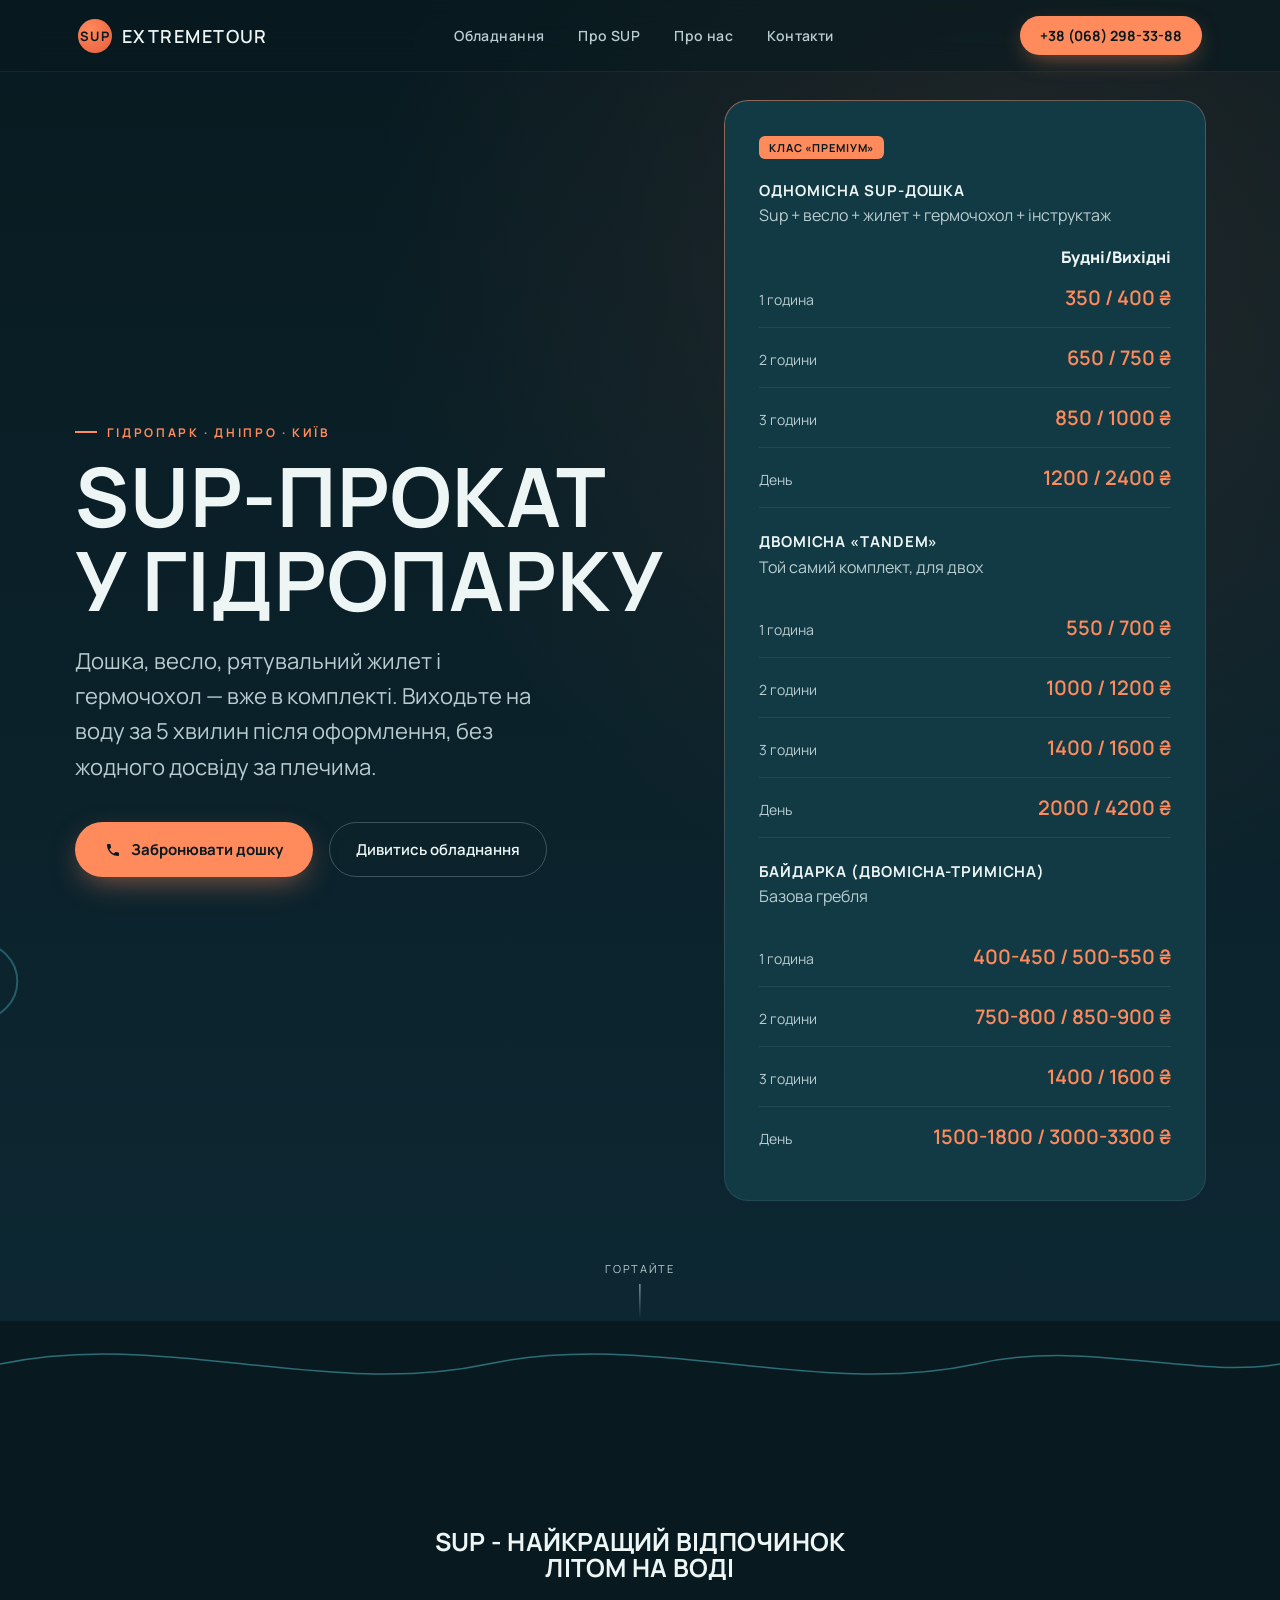
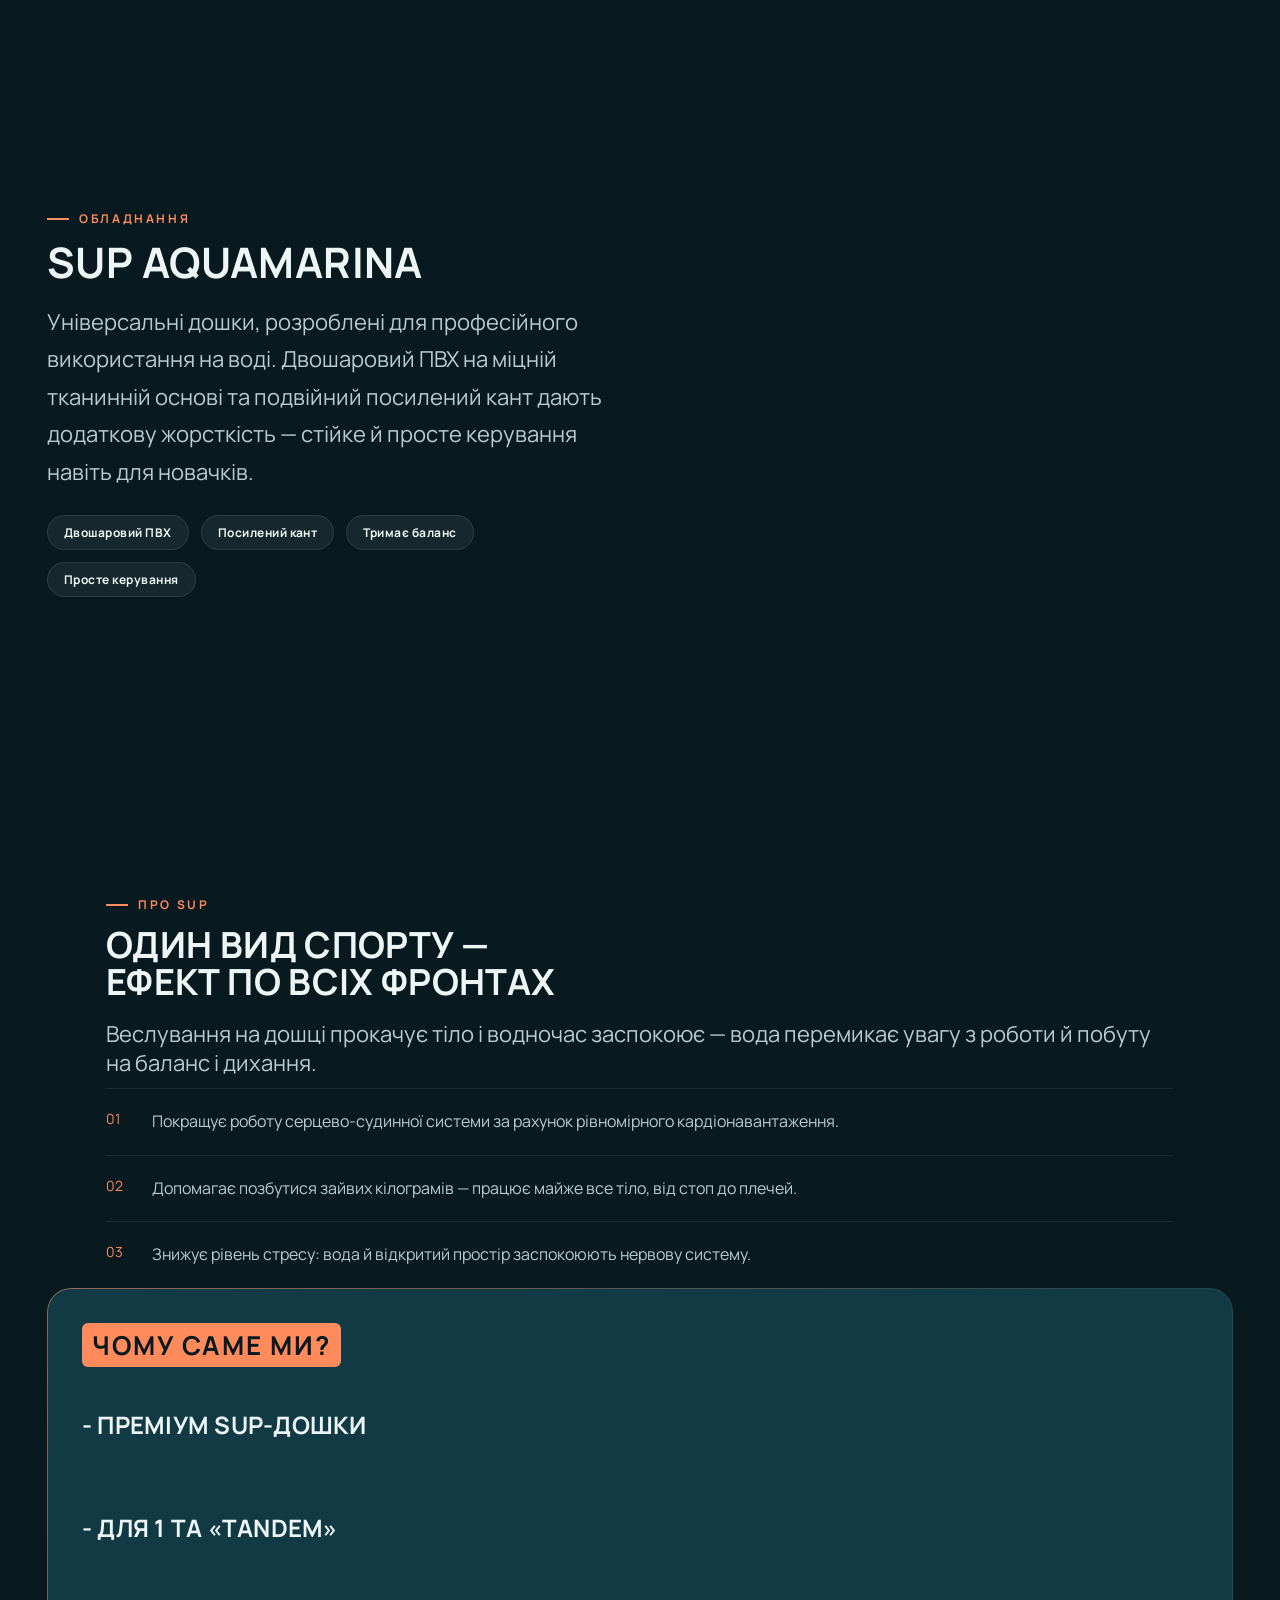
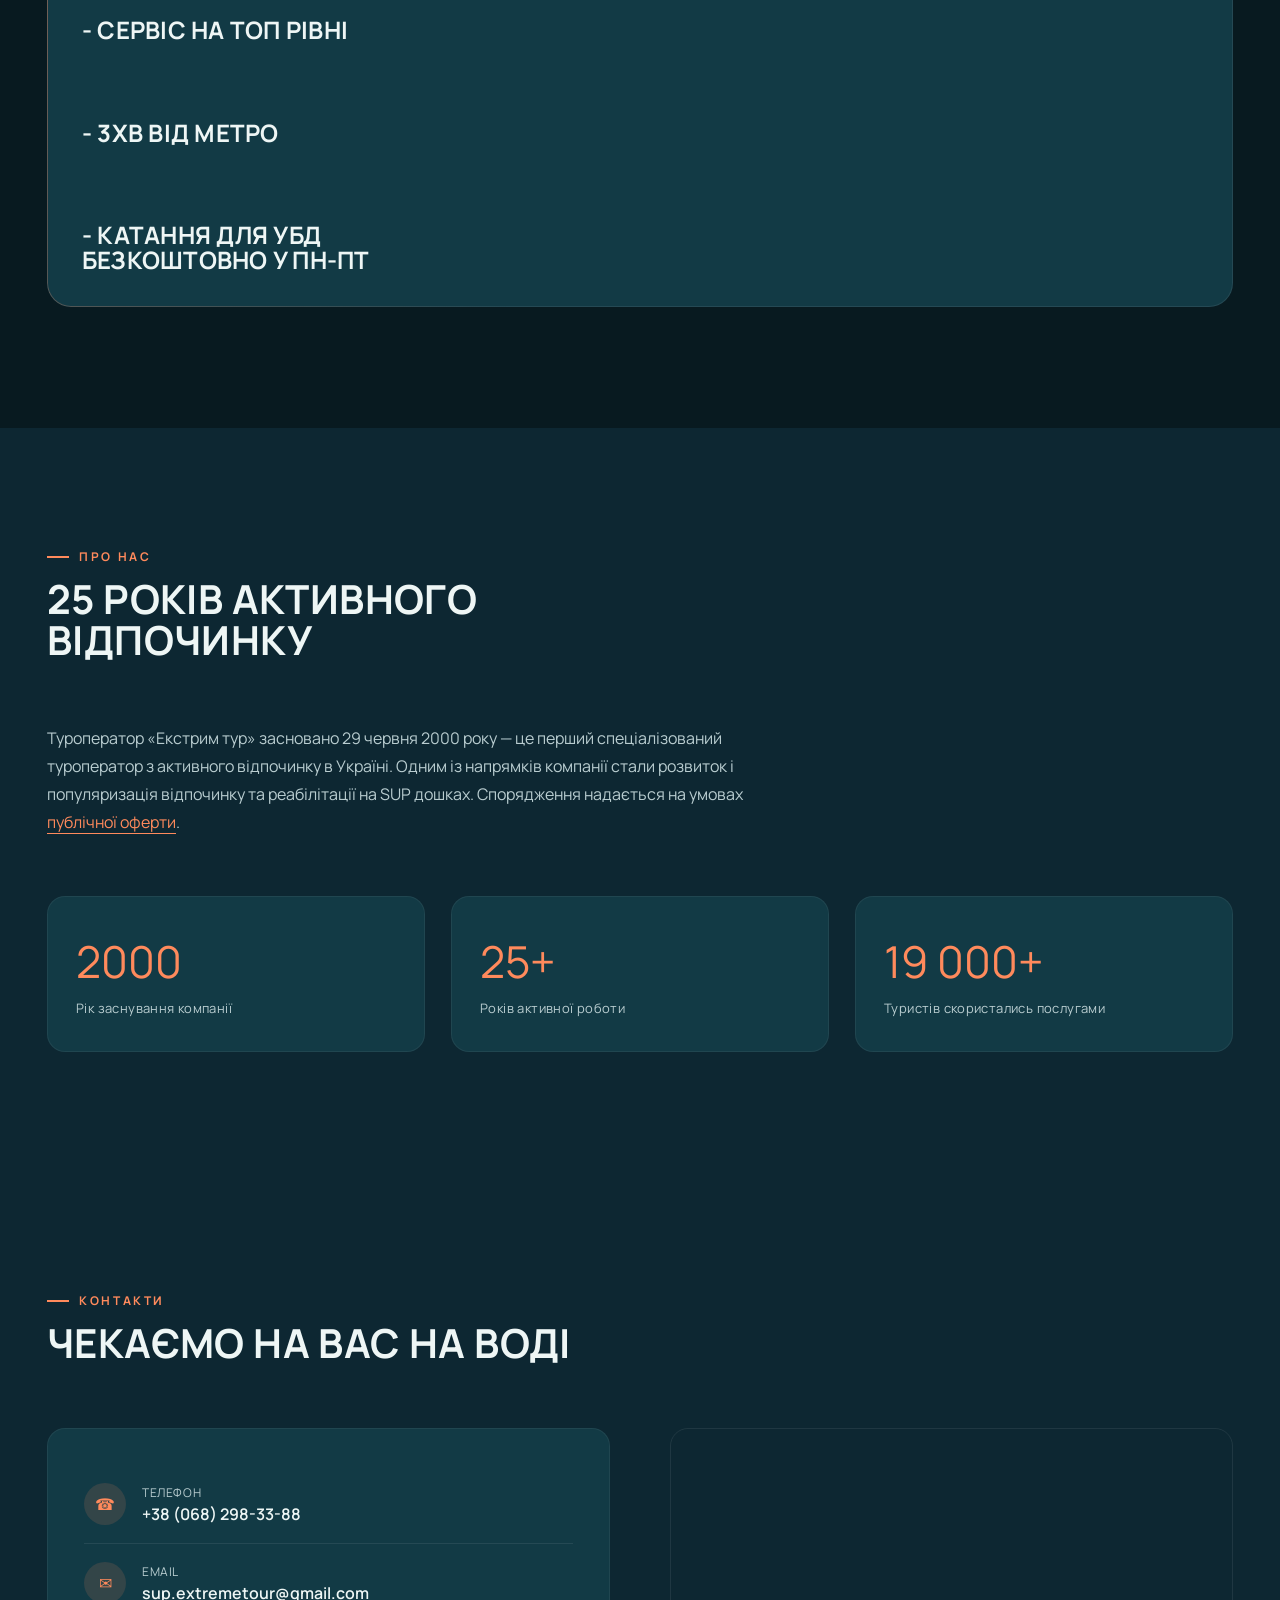
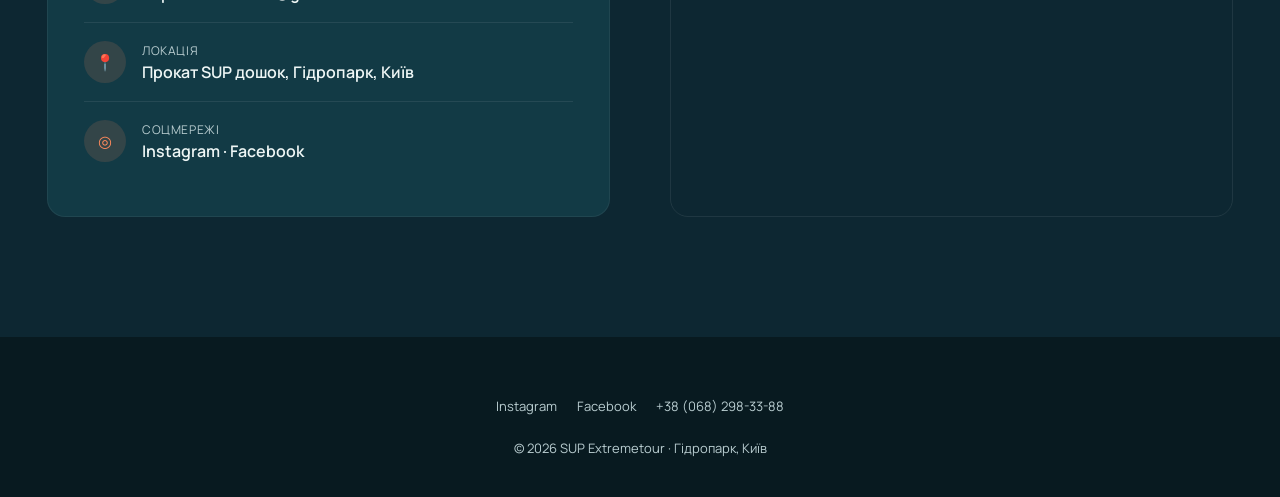
==== commit 5bb233fb: "nav_meni" ====
--- a/index.html
+++ b/index.html
@@ -66,7 +66,7 @@
     <a href="#" class="logo"><span class="logo-mark">SUP</span> EXTREMETOUR</a>
     <nav class="links">
       <a href="#equip">Обладнання</a>
-      <a href="#sup">Про SUP</a>
+      <a href="#prefer">Про SUP</a>
       <a href="#proNas">Про нас</a>
       <a href="#contact">Контакти</a>
     </nav>
@@ -98,12 +98,25 @@
       <div class="price-row"><span class="label">1 година</span><span class="val">350 / 400 ₴</span></div>
       <div class="price-row"><span class="label">2 години</span><span class="val">650 / 750 ₴</span></div>
       <div class="price-row"><span class="label">3 години</span><span class="val">850 / 1000 ₴</span></div>
+      <div class="price-row"><span class="label">День</span><span class="val">1200 / 2400 ₴</span></div>
       <div style="height:26px"></div>
       <h3>Двомісна «Tandem»</h3>
       <p class="sub">Той самий комплект, для двох</p>
       <div class="price-row"><span class="label">1 година</span><span class="val">550 / 700 ₴</span></div>
       <div class="price-row"><span class="label">2 години</span><span class="val">1000 / 1200 ₴</span></div>
       <div class="price-row"><span class="label">3 години</span><span class="val">1400 / 1600 ₴</span></div>
+            <div class="price-row"><span class="label">День</span><span class="val">2000 / 4200 ₴</span></div>
+
+      <div style="height:26px"></div>
+      <h3>Байдарка (Двомісна-Тримісна)</h3>
+      <p class="sub">Базова гребля</p>
+      <div class="price-row"><span class="label">1 година</span><span class="val">400-450 / 500-550 ₴</span></div>
+      <div class="price-row"><span class="label">2 години</span><span class="val">750-800 / 850-900 ₴</span></div>
+      <div class="price-row"><span class="label">3 години</span><span class="val">1400 / 1600 ₴</span></div>
+            <div class="price-row"><span class="label">День</span><span class="val">1500-1800 / 3000-3300 ₴</span></div>
+
+
+
     </div>
   </div>
   <div class="scroll-cue"><span>Гортайте</span><div class="scroll-line"></div></div>
@@ -154,7 +167,7 @@
     </div>
   </div>
 </section>
-<section class="prefer">
+<section id="prefer" class="prefer">
   <div class="wrap">
   <div style="margin-left:5%; margin-right: 5%; margin-top: 5%;">
       <div class="eyebrow reveal">Про SUP</div>
@@ -250,6 +263,22 @@
 </footer>
 
 <script>
+  const isNarrow = window.matchMedia('(max-width: 920px)').matches;
+
+  // mobile burger menu
+  const burgerBtn = document.querySelector('.burger');
+  const siteHeader = document.querySelector('header');
+  burgerBtn.addEventListener('click', () => {
+    const isOpen = siteHeader.classList.toggle('nav-open');
+    burgerBtn.textContent = isOpen ? '✕' : '☰';
+  });
+  document.querySelectorAll('nav.links a').forEach(link => {
+    link.addEventListener('click', () => {
+      siteHeader.classList.remove('nav-open');
+      burgerBtn.textContent = '☰';
+    });
+  });
+
   const cards = document.querySelectorAll('.photo-card');
   const observer = new IntersectionObserver((entries) => {
     entries.forEach(entry => {
@@ -257,7 +286,7 @@
         entry.target.classList.add('visible');
       }
     });
-  }, { threshold: 0.3 });
+  }, { threshold: isNarrow ? 0.15 : 0.3, rootMargin: '0px 0px -10% 0px' });
 
   cards.forEach(card => observer.observe(card));
 
@@ -267,13 +296,13 @@
   const revealEls = document.querySelectorAll('.reveal');
   const io = new IntersectionObserver((entries)=>{
     entries.forEach(e=>{ if(e.isIntersecting){ e.target.classList.add('in'); io.unobserve(e.target); } });
-  },{threshold:.15});
+  },{ threshold: isNarrow ? 0.05 : 0.15, rootMargin: '0px 0px -5% 0px' });
   revealEls.forEach(el=>io.observe(el));
 
   const waveDiv = document.getElementById('waveDivider');
   const io2 = new IntersectionObserver((entries)=>{
     entries.forEach(e=>{ if(e.isIntersecting){ waveDiv.classList.add('in'); io2.unobserve(e.target); } });
-  },{threshold:.4});
+  },{ threshold: isNarrow ? 0.2 : 0.4 });
   io2.observe(waveDiv);
 
   // ripple rings in hero
--- a/style.css
+++ b/style.css
@@ -38,7 +38,8 @@
     align-items: flex-end;
     padding: 24px;
     opacity: 0;
-    transform: scale(0.75);
+    transform: scale(0.75) translateZ(0);
+    will-change: transform, opacity;
     transition: transform 0.9s cubic-bezier(0.2, 0.8, 0.2, 1), opacity 0.9s ease;
     background-size: cover;
     background-position: center;
@@ -46,7 +47,7 @@
 
   .photo-card.visible {
     opacity: 1;
-    transform: scale(1);
+    transform: scale(1) translateZ(0);
   }
 
   /* negative margin creates the overlap; each card sits slightly under the previous one */
@@ -111,8 +112,8 @@
   ::selection{background:var(--sunset);color:var(--ink);}
 
   /* reveal on scroll */
-  .reveal{opacity:0;transform:translateY(28px);transition:opacity .8s ease,transform .8s cubic-bezier(.2,.8,.2,1);}
-  .reveal.in{opacity:1;transform:translateY(0);}
+  .reveal{opacity:0;transform:translateY(28px) translateZ(0);will-change:opacity,transform;transition:opacity .8s ease,transform .8s cubic-bezier(.2,.8,.2,1);}
+  .reveal.in{opacity:1;transform:translateY(0) translateZ(0);}
 
   /* ---------- NAV ---------- */
   header{
@@ -199,7 +200,7 @@
   /* ---------- WAVE DIVIDER ---------- */
   .wave-divider{position:relative;height:90px;margin-top:-2px;}
   .wave-divider svg{width:100%;height:100%;}
-  .wave-path{fill:none;stroke:var(--line);stroke-width:1.5;stroke-dasharray:1600;stroke-dashoffset:1600;transition:stroke-dashoffset 1.4s ease;}
+  .wave-path{fill:none;stroke:var(--line);stroke-width:1.5;stroke-dasharray:1600;stroke-dashoffset:1600;will-change:stroke-dashoffset;transition:stroke-dashoffset 1.4s ease;}
   .wave-divider.in .wave-path{stroke-dashoffset:0;}
 
   /* ---------- SECTION generic ---------- */
@@ -317,8 +318,28 @@
       linear-gradient(180deg,var(--ink) 0%, var(--ink-2) 100%);
   }
   @media(max-width:920px){
-    nav.links,.phone-btn{display:none;}
+    .phone-btn{display:none;}
     .burger{display:block;}
+    nav.links{
+      position:fixed;
+      top:64px;
+      left:0;right:0;
+      flex-direction:column;
+      align-items:flex-start;
+      gap:0;
+      background:var(--ink-2);
+      border-bottom:1px solid rgba(255,255,255,.08);
+      padding:0 28px;
+      max-height:0;
+      overflow:hidden;
+      transition:max-height .35s ease;
+    }
+    header.nav-open nav.links{
+      max-height:320px;
+      padding:6px 28px 18px;
+    }
+    nav.links a{width:100%;padding:14px 0;border-top:1px solid rgba(255,255,255,.06);}
+    nav.links a:first-child{border-top:none;}
     .hero-grid,.sup-grid, .gal-grid, .equip-grid,.contact-grid{grid-template-columns:1fr;}
     .events-grid{grid-template-columns:1fr;}
     .stat-strip{grid-template-columns:1fr;}
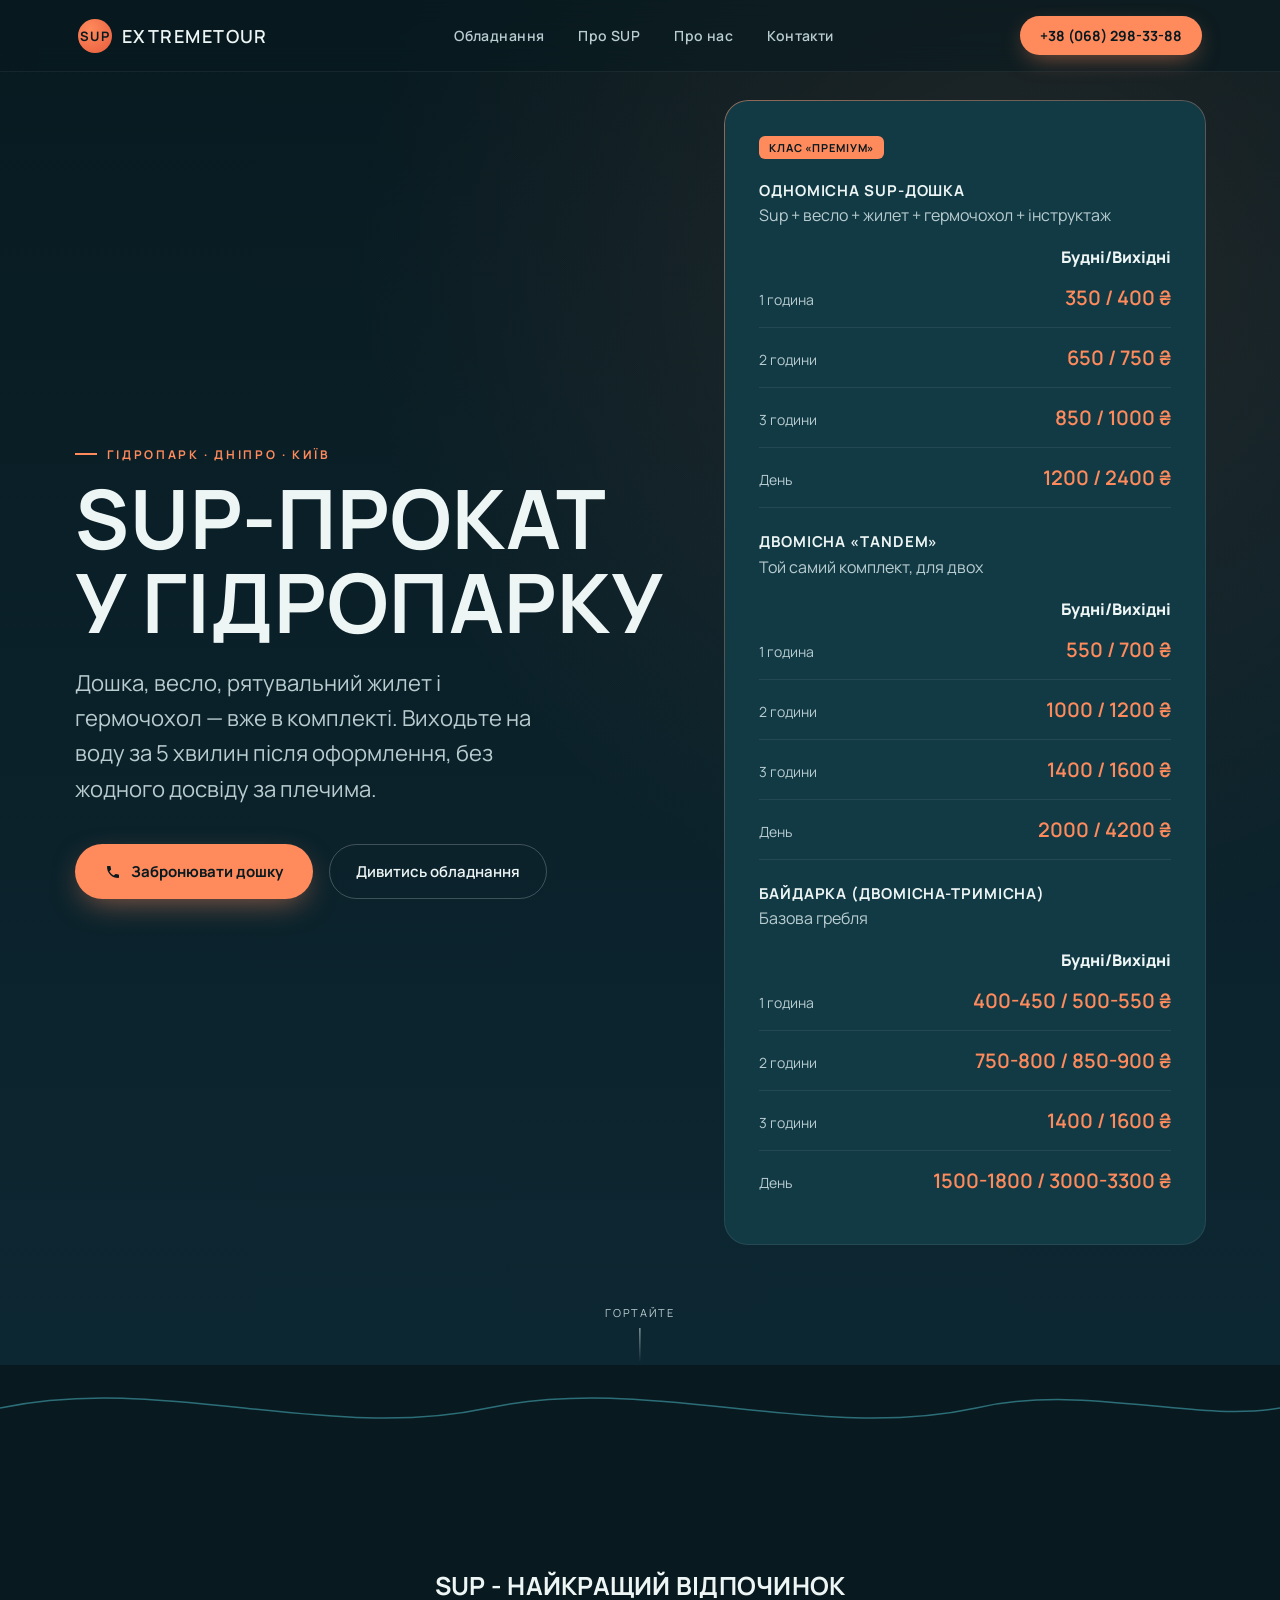
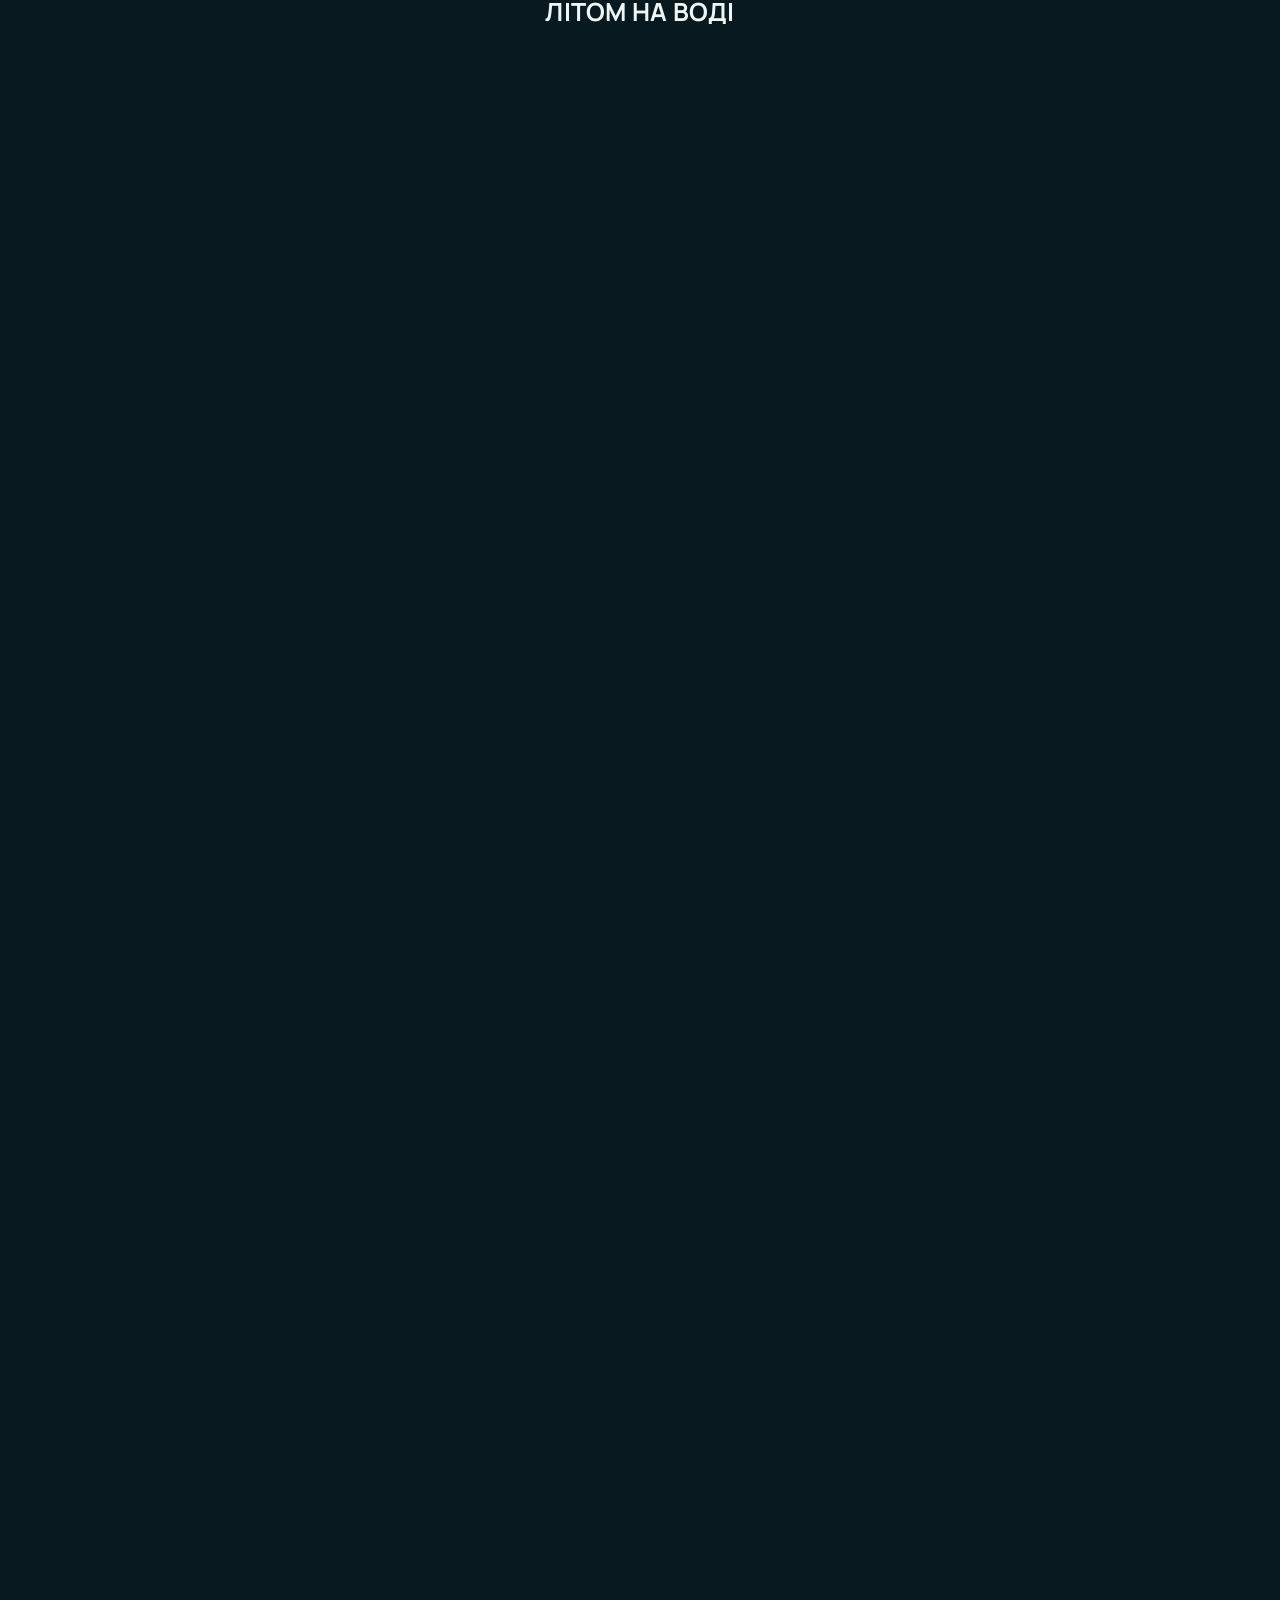
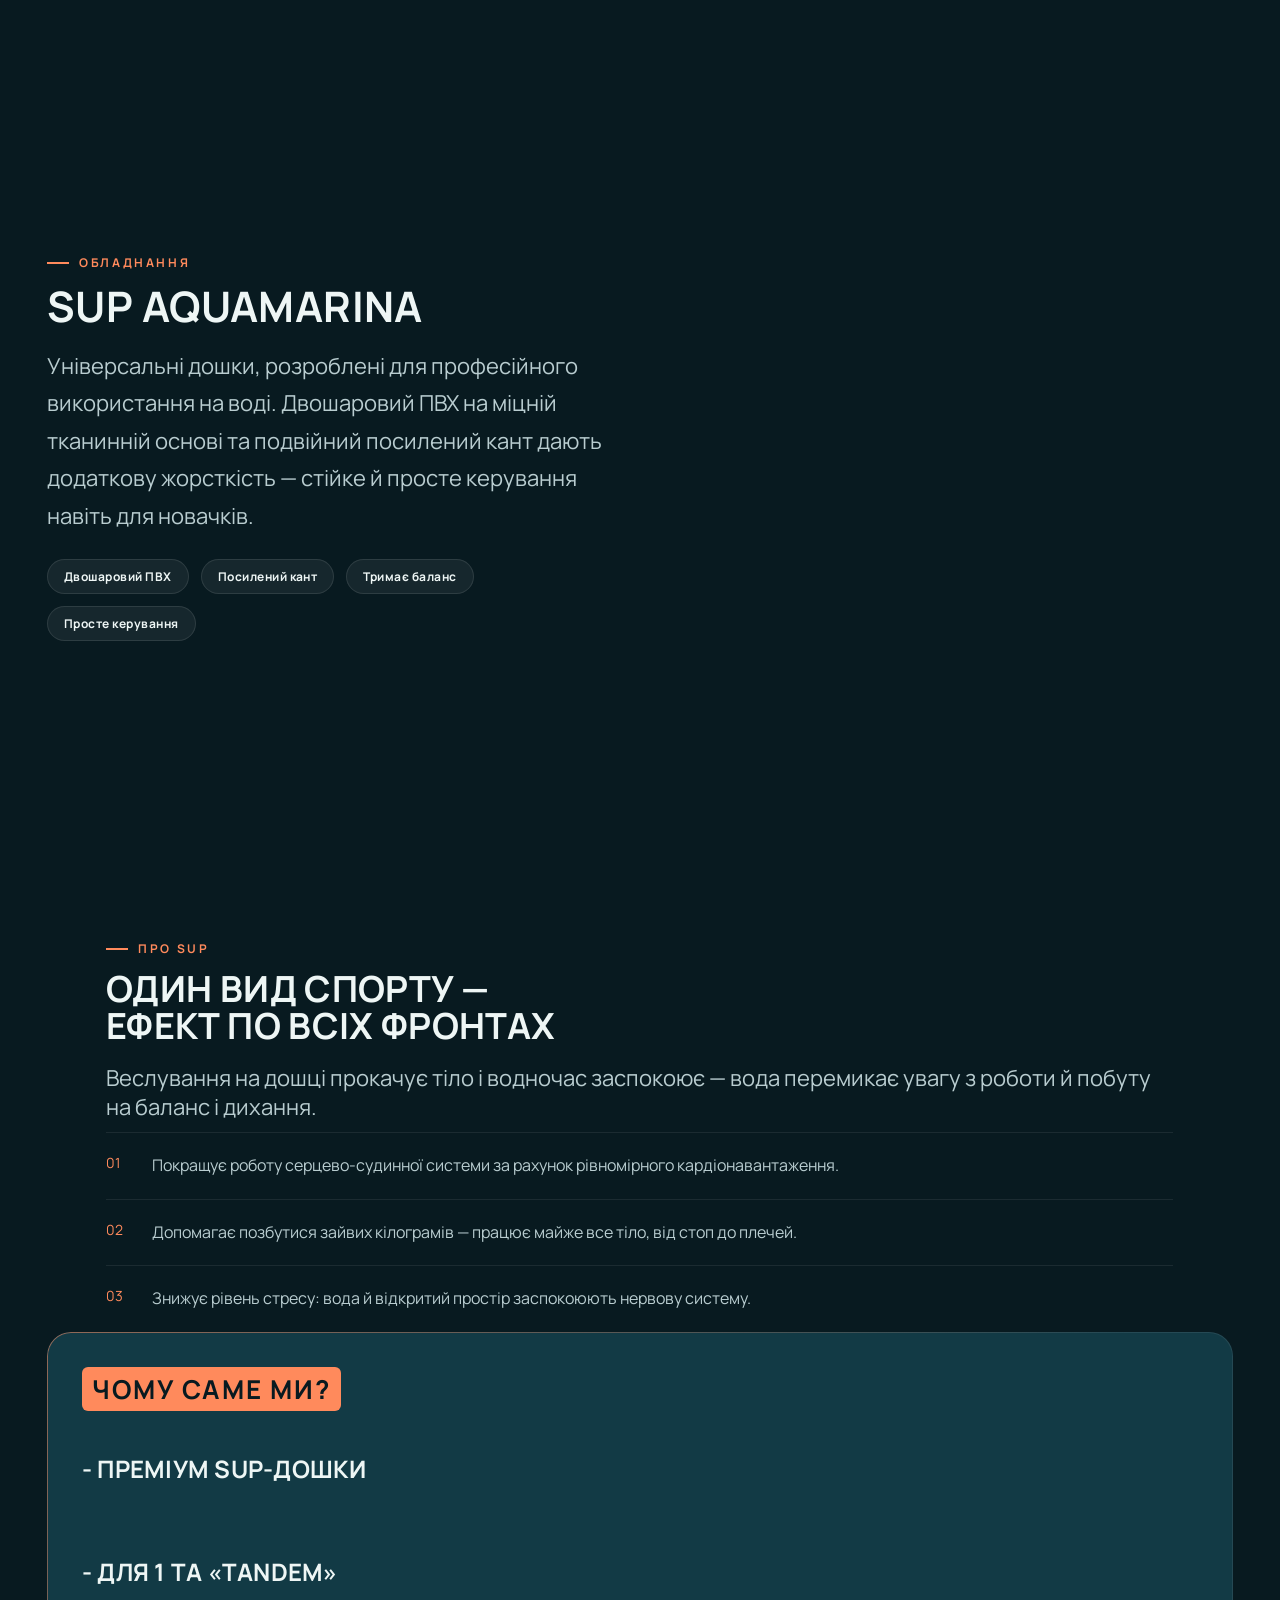
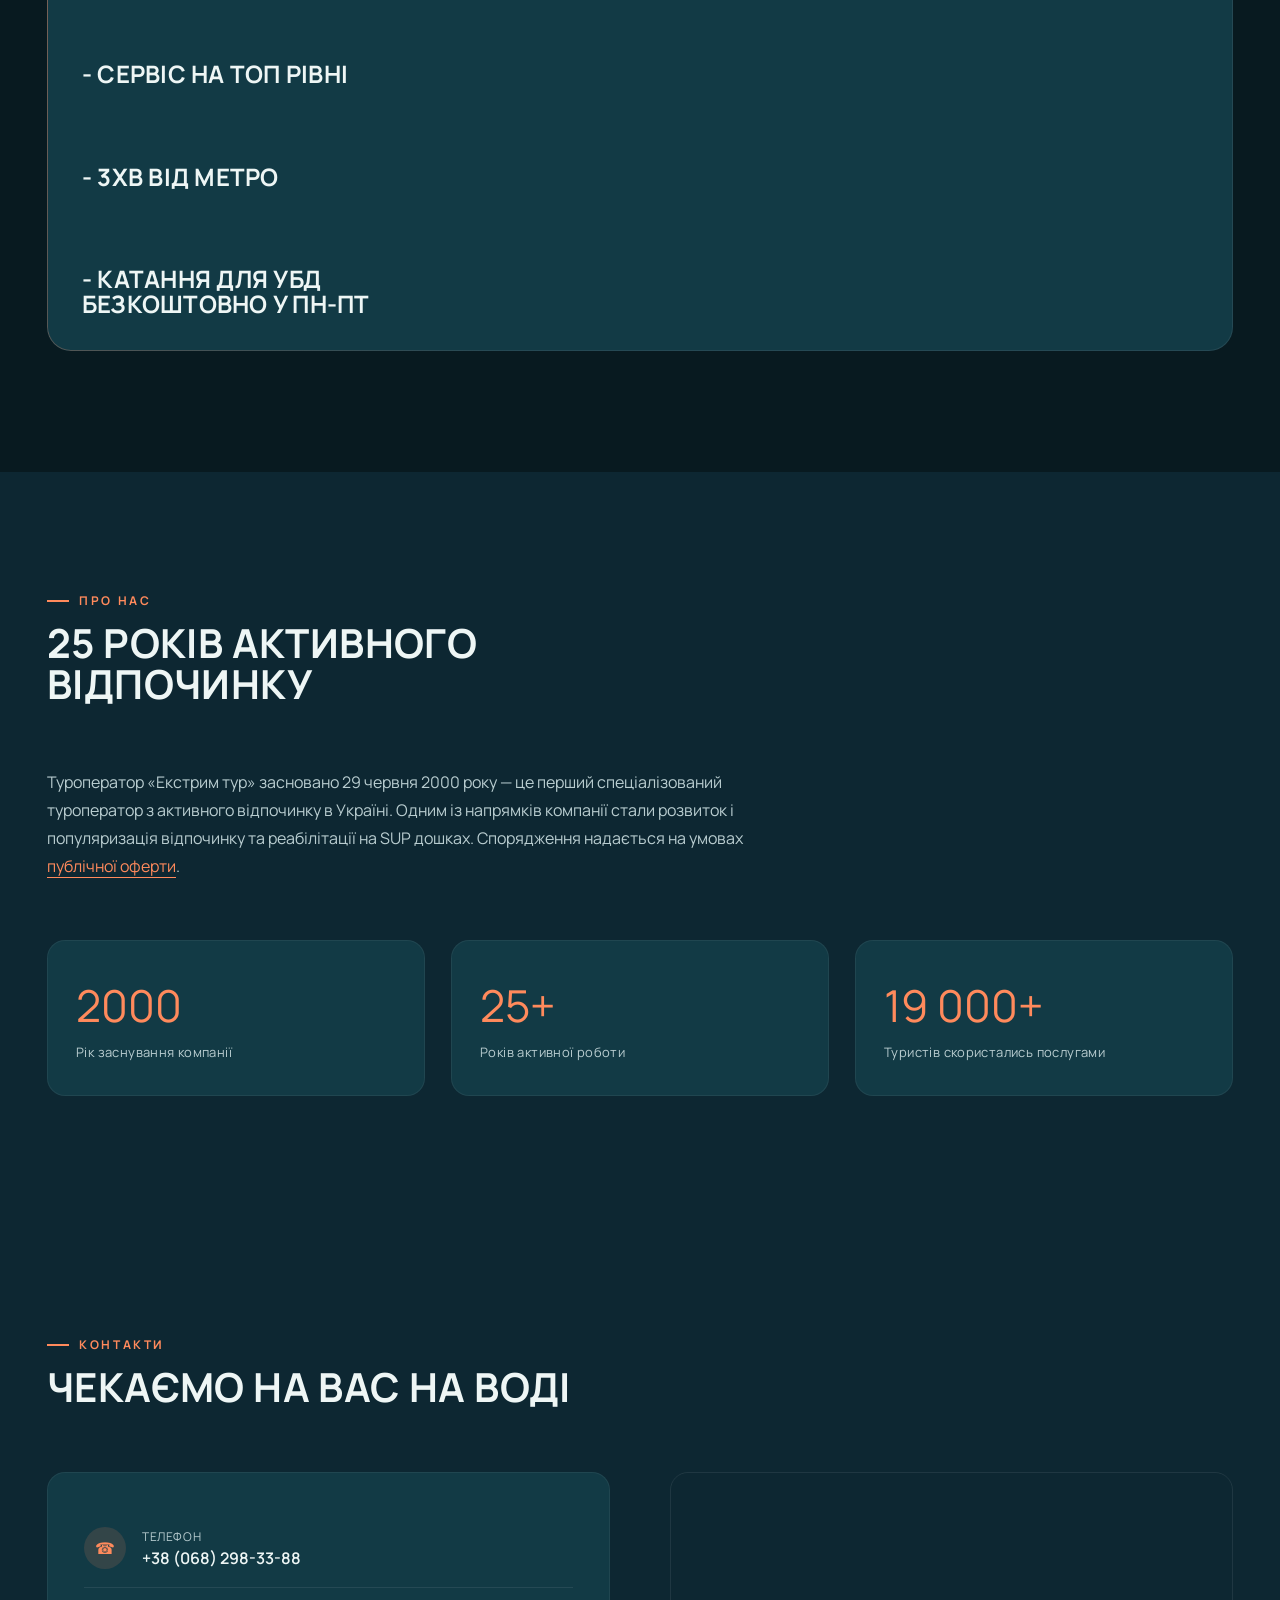
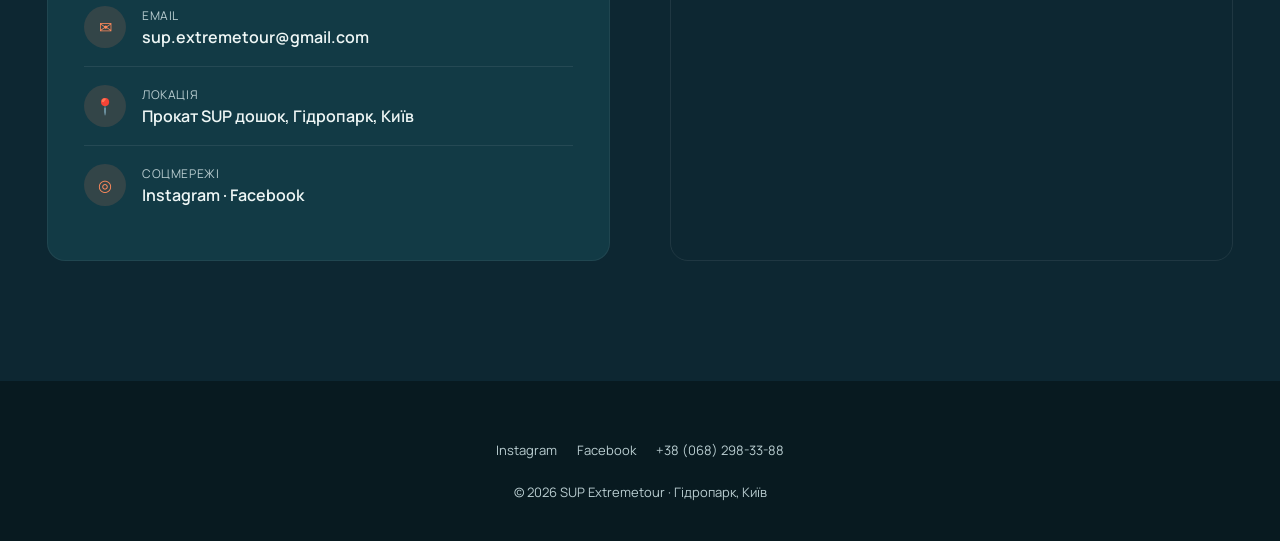
==== commit 9195312a: "anim_mob_upd" ====
--- a/index.html
+++ b/index.html
@@ -101,7 +101,9 @@
       <div class="price-row"><span class="label">День</span><span class="val">1200 / 2400 ₴</span></div>
       <div style="height:26px"></div>
       <h3>Двомісна «Tandem»</h3>
-      <p class="sub">Той самий комплект, для двох</p>
+      <p class="sub">Той самий комплект, для двох </p>
+      <p style="text-align: right;  font-weight: 800; "> Будні/Вихідні</p>
+     
       <div class="price-row"><span class="label">1 година</span><span class="val">550 / 700 ₴</span></div>
       <div class="price-row"><span class="label">2 години</span><span class="val">1000 / 1200 ₴</span></div>
       <div class="price-row"><span class="label">3 години</span><span class="val">1400 / 1600 ₴</span></div>
@@ -110,6 +112,7 @@
       <div style="height:26px"></div>
       <h3>Байдарка (Двомісна-Тримісна)</h3>
       <p class="sub">Базова гребля</p>
+            <p style="text-align: right; font-weight: 800;"> Будні/Вихідні</p>
       <div class="price-row"><span class="label">1 година</span><span class="val">400-450 / 500-550 ₴</span></div>
       <div class="price-row"><span class="label">2 години</span><span class="val">750-800 / 850-900 ₴</span></div>
       <div class="price-row"><span class="label">3 години</span><span class="val">1400 / 1600 ₴</span></div>
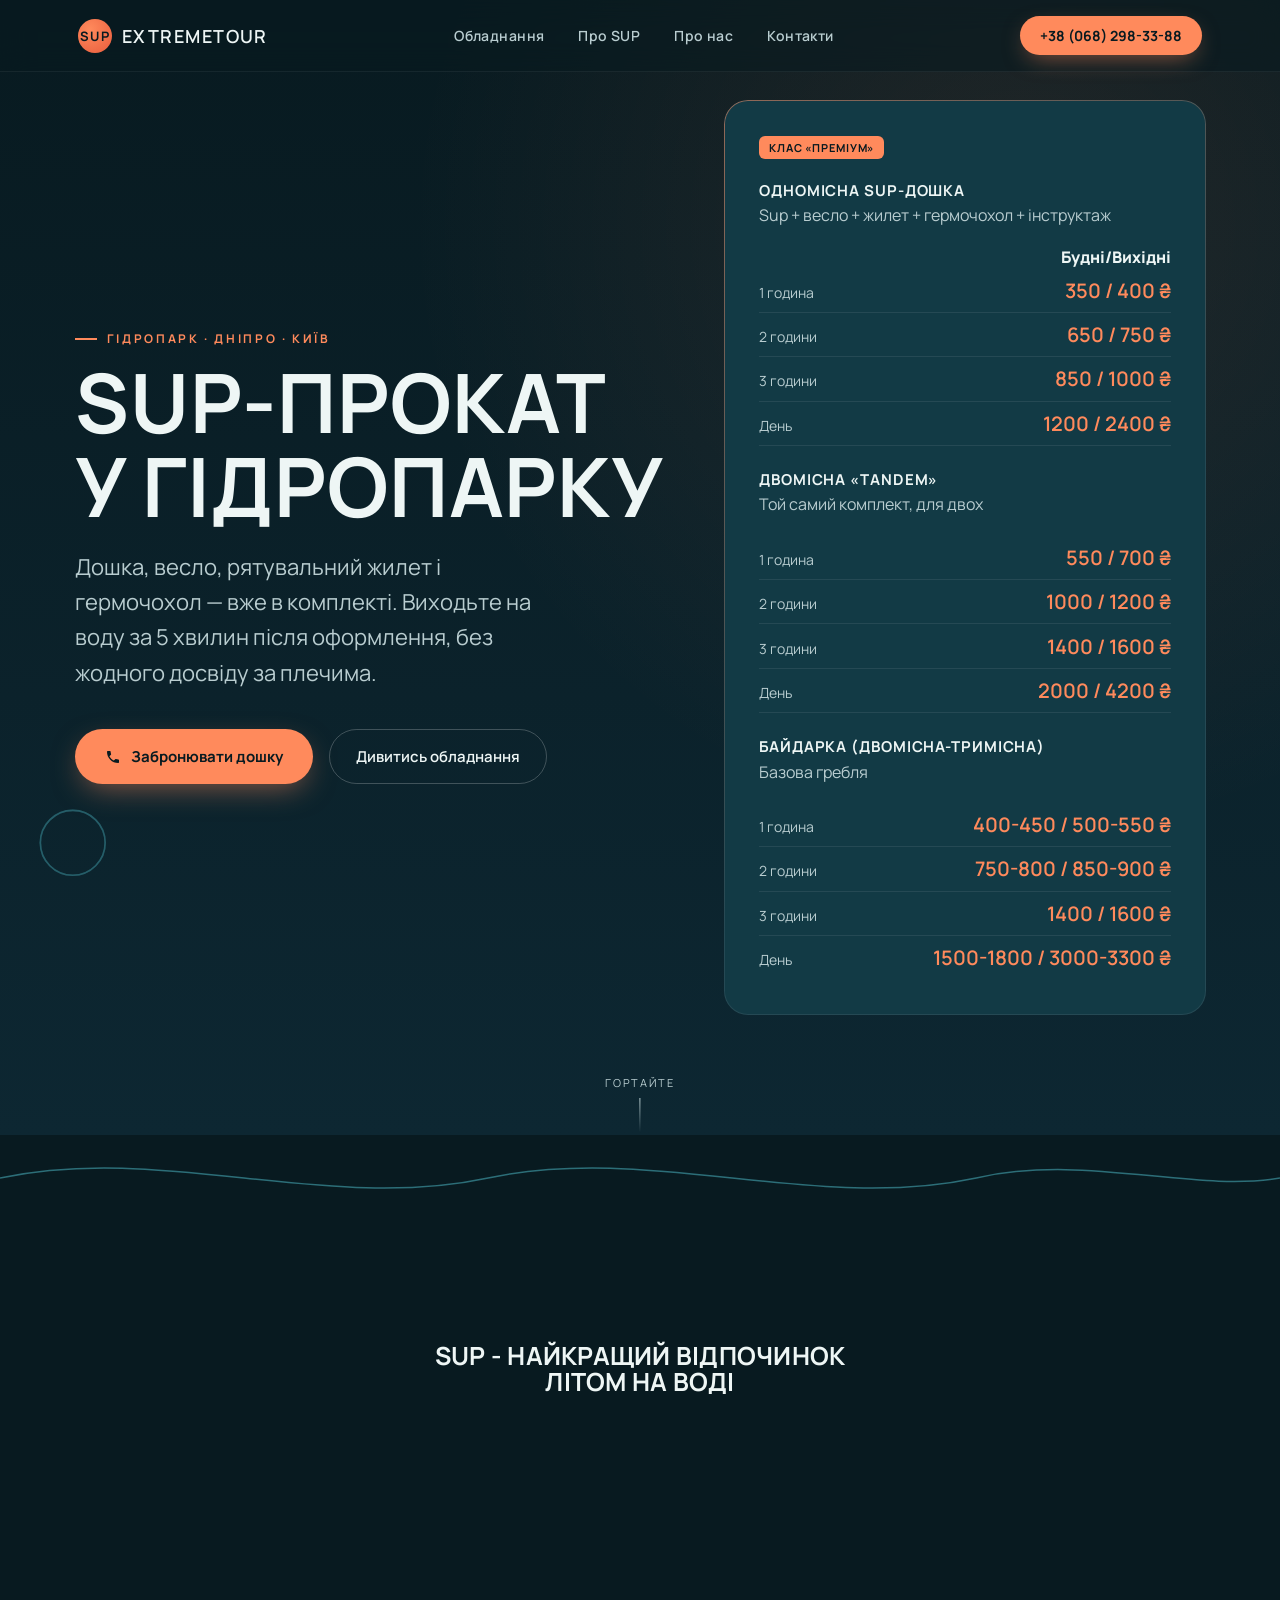
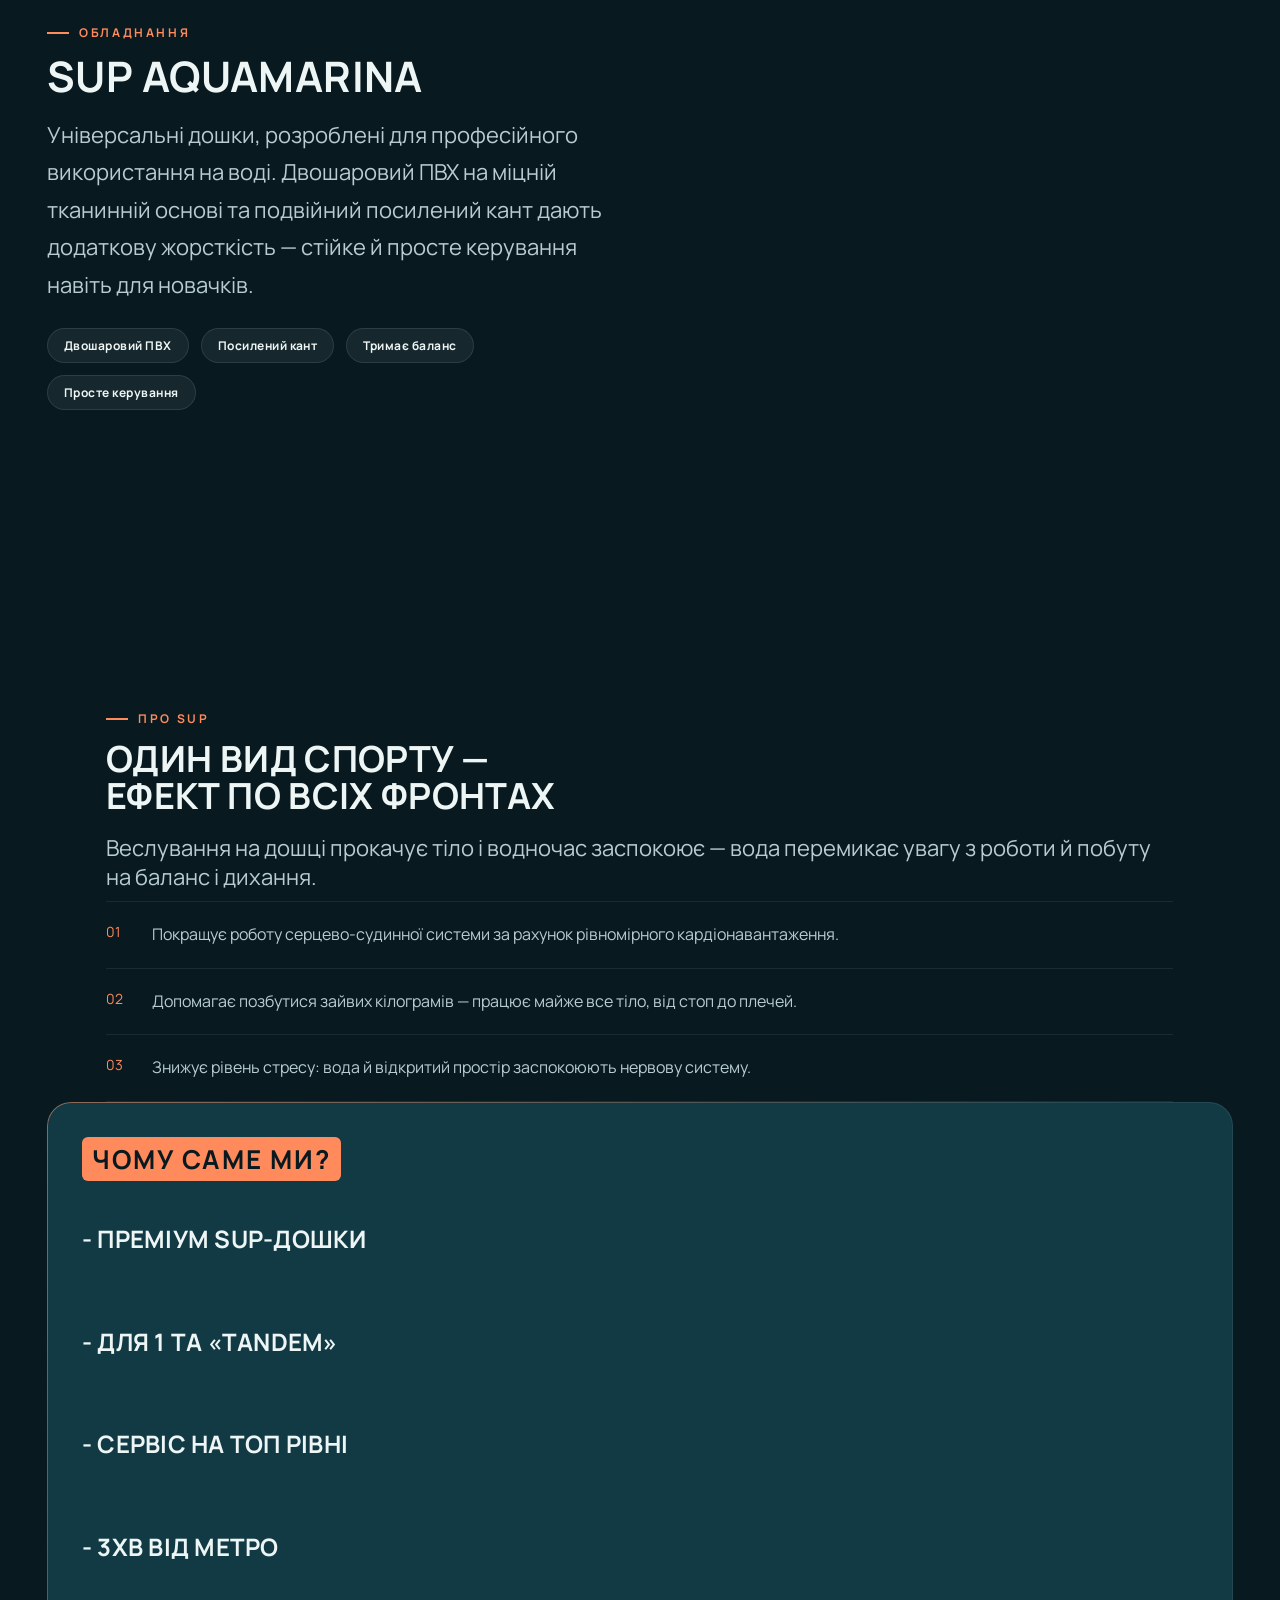
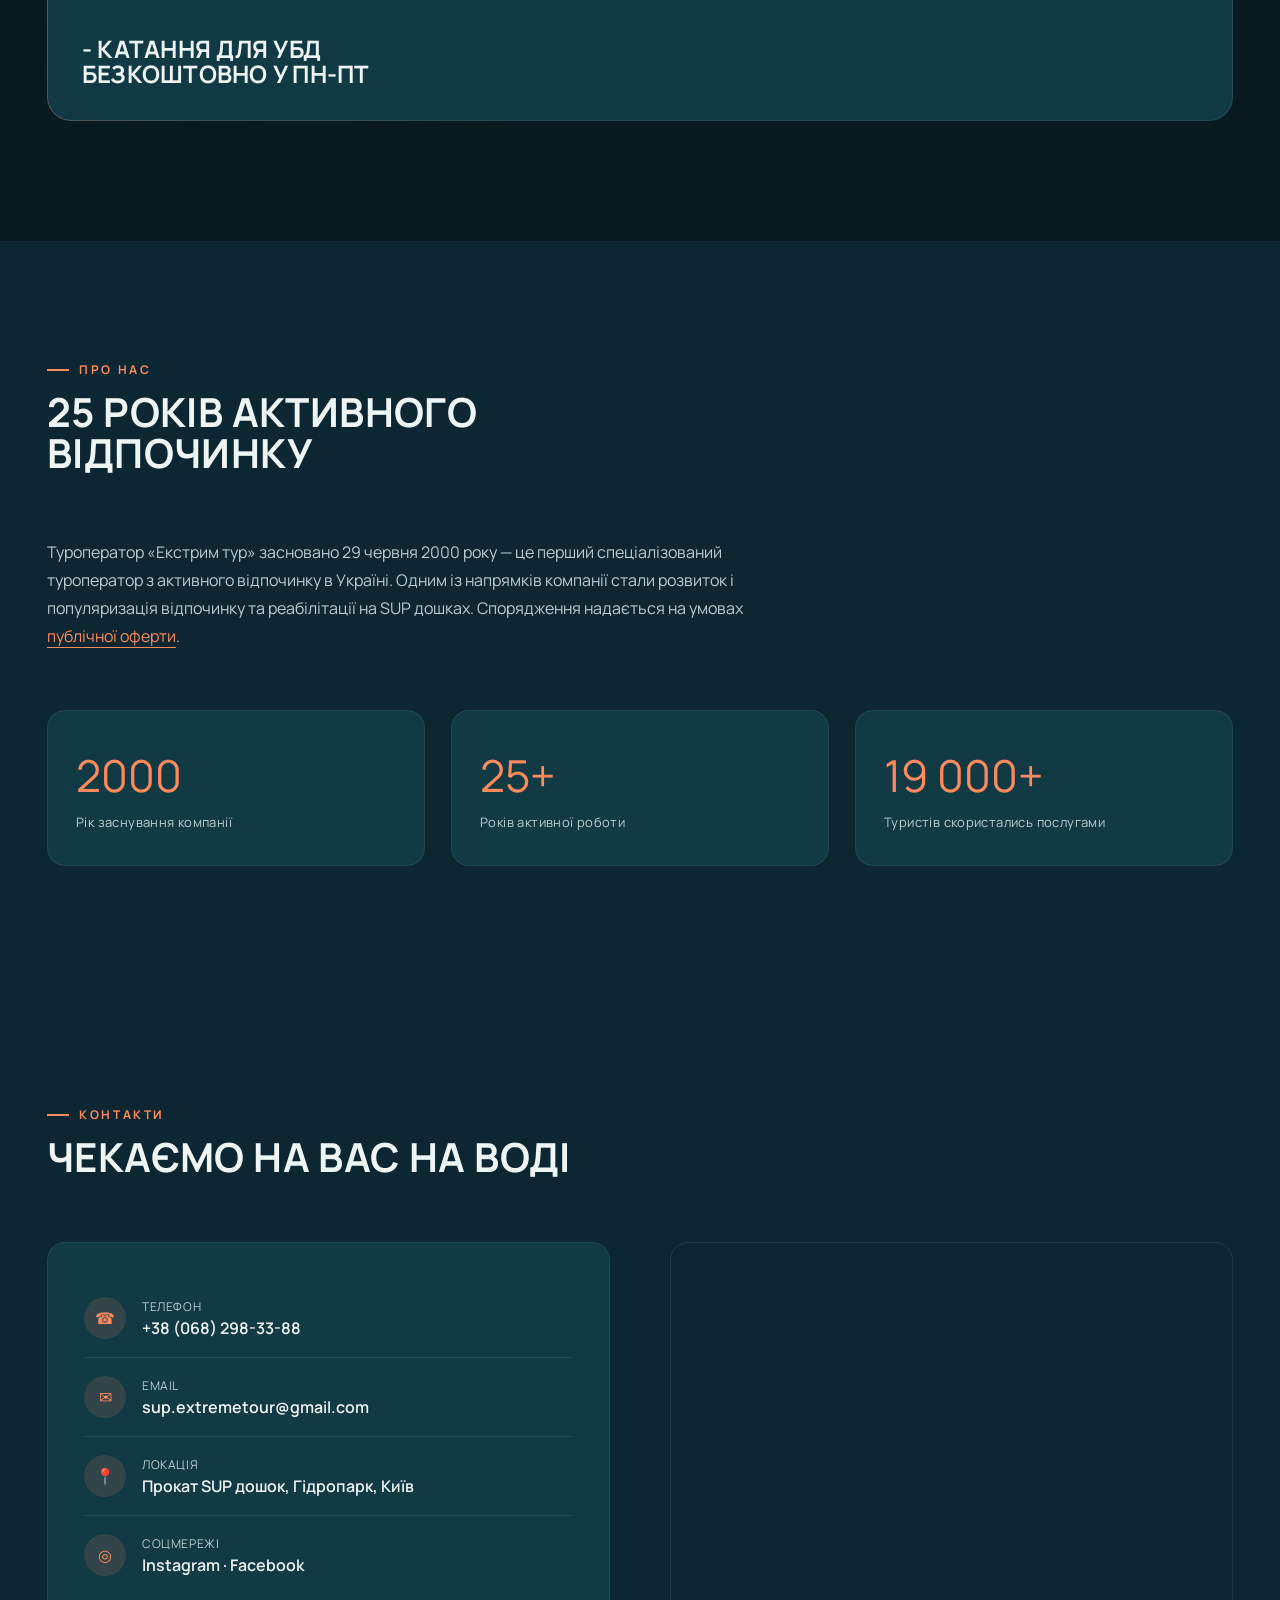
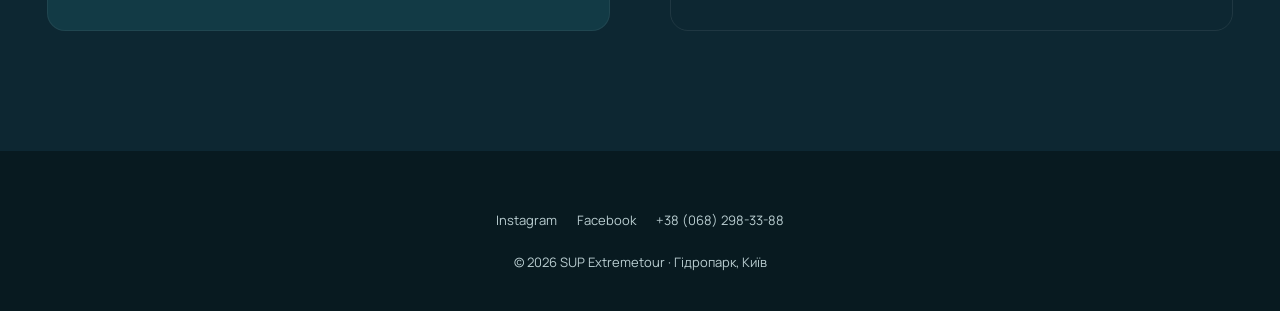
==== commit 6748f11a: "retry_basic" ====
--- a/index.html
+++ b/index.html
@@ -101,9 +101,7 @@
       <div class="price-row"><span class="label">День</span><span class="val">1200 / 2400 ₴</span></div>
       <div style="height:26px"></div>
       <h3>Двомісна «Tandem»</h3>
-      <p class="sub">Той самий комплект, для двох </p>
-      <p style="text-align: right;  font-weight: 800; "> Будні/Вихідні</p>
-     
+      <p class="sub">Той самий комплект, для двох</p>
       <div class="price-row"><span class="label">1 година</span><span class="val">550 / 700 ₴</span></div>
       <div class="price-row"><span class="label">2 години</span><span class="val">1000 / 1200 ₴</span></div>
       <div class="price-row"><span class="label">3 години</span><span class="val">1400 / 1600 ₴</span></div>
@@ -112,7 +110,6 @@
       <div style="height:26px"></div>
       <h3>Байдарка (Двомісна-Тримісна)</h3>
       <p class="sub">Базова гребля</p>
-            <p style="text-align: right; font-weight: 800;"> Будні/Вихідні</p>
       <div class="price-row"><span class="label">1 година</span><span class="val">400-450 / 500-550 ₴</span></div>
       <div class="price-row"><span class="label">2 години</span><span class="val">750-800 / 850-900 ₴</span></div>
       <div class="price-row"><span class="label">3 години</span><span class="val">1400 / 1600 ₴</span></div>
--- a/style.css
+++ b/style.css
@@ -185,7 +185,7 @@
     -webkit-mask:linear-gradient(#000 0 0) content-box,linear-gradient(#000 0 0);
     -webkit-mask-composite:xor;mask-composite:exclude;pointer-events:none;
   }
-  .price-row{display:flex;justify-content:space-between;align-items:baseline;padding:16px 0;border-bottom:1px solid rgba(255,255,255,.08);}
+  .price-row{display:flex;justify-content:space-between;align-items:baseline;padding:2% 0;border-bottom:1px solid rgba(255,255,255,.08);}
   .price-row:last-child{border-bottom:none;}
   .price-row .label{font-size:14px;color:var(--foam-dim);}
   .price-row .val{font-size:20px;font-weight:600;color:var(--sunset);}
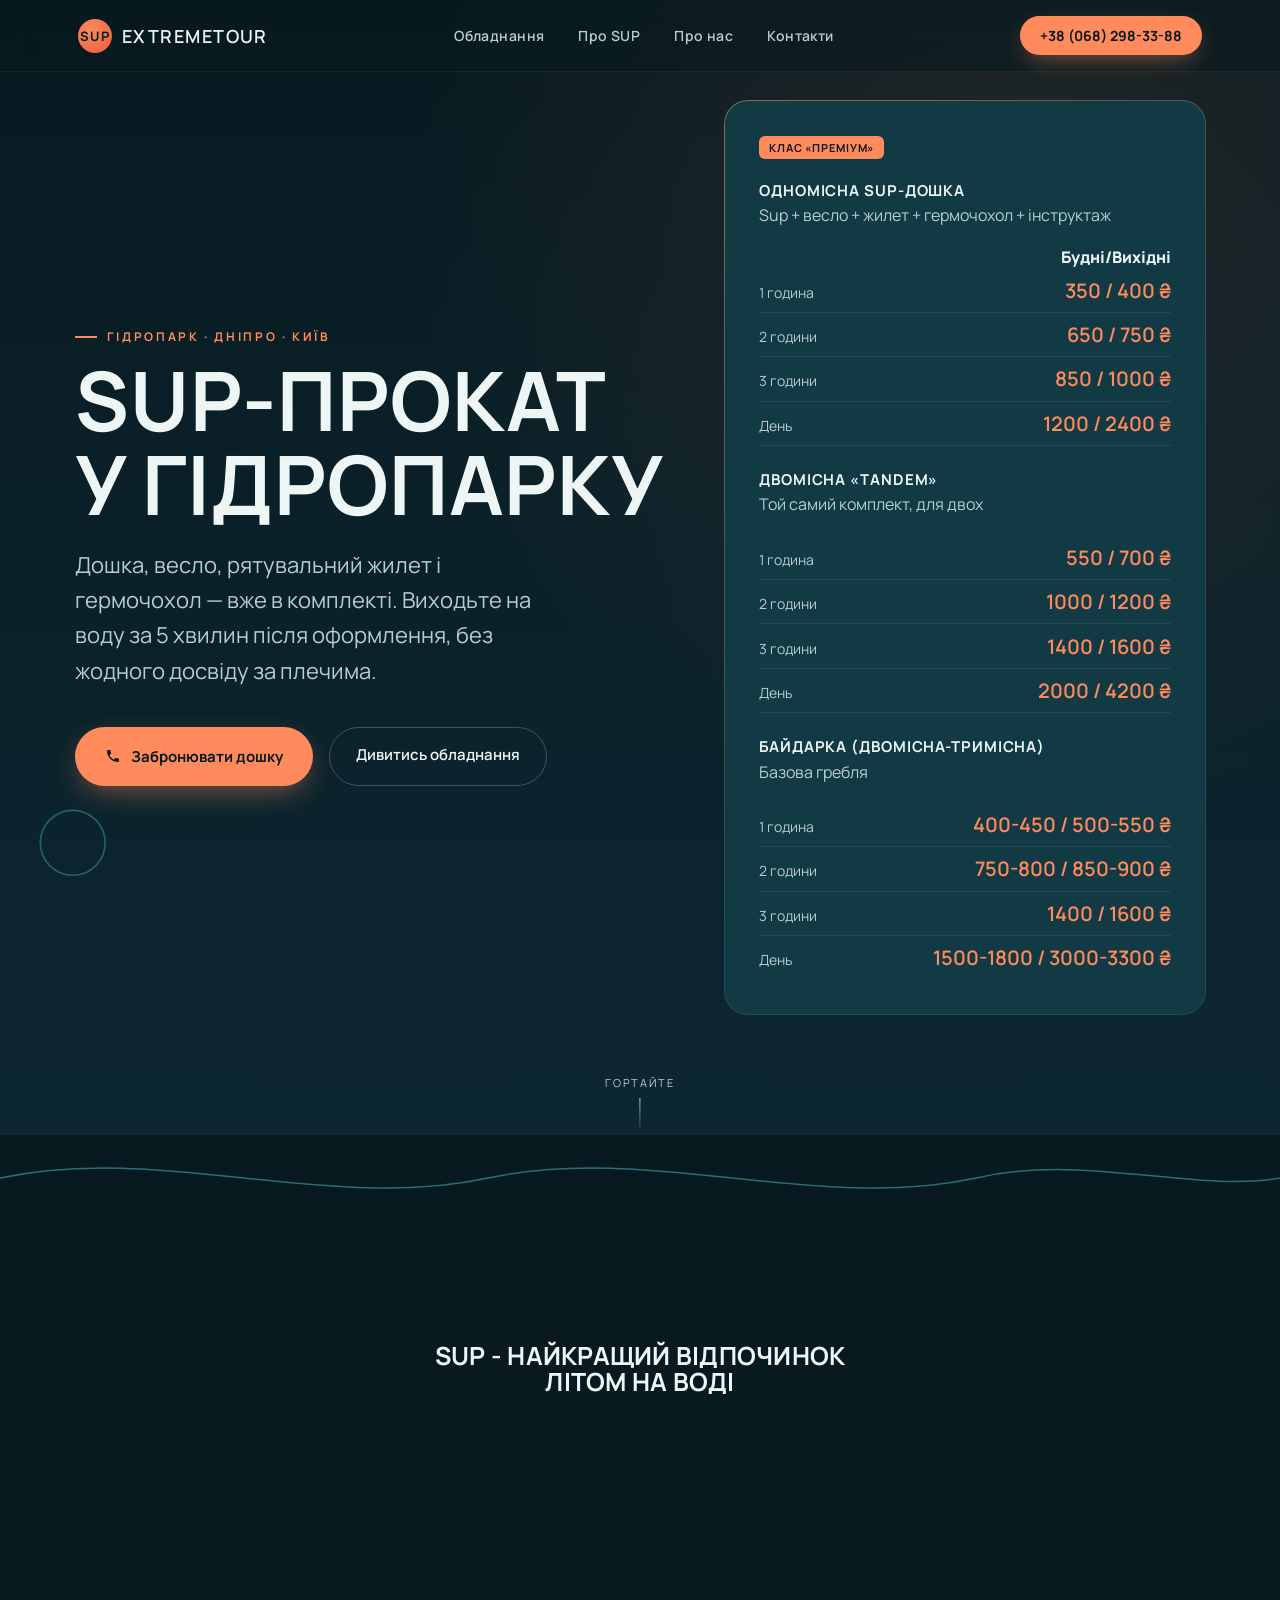
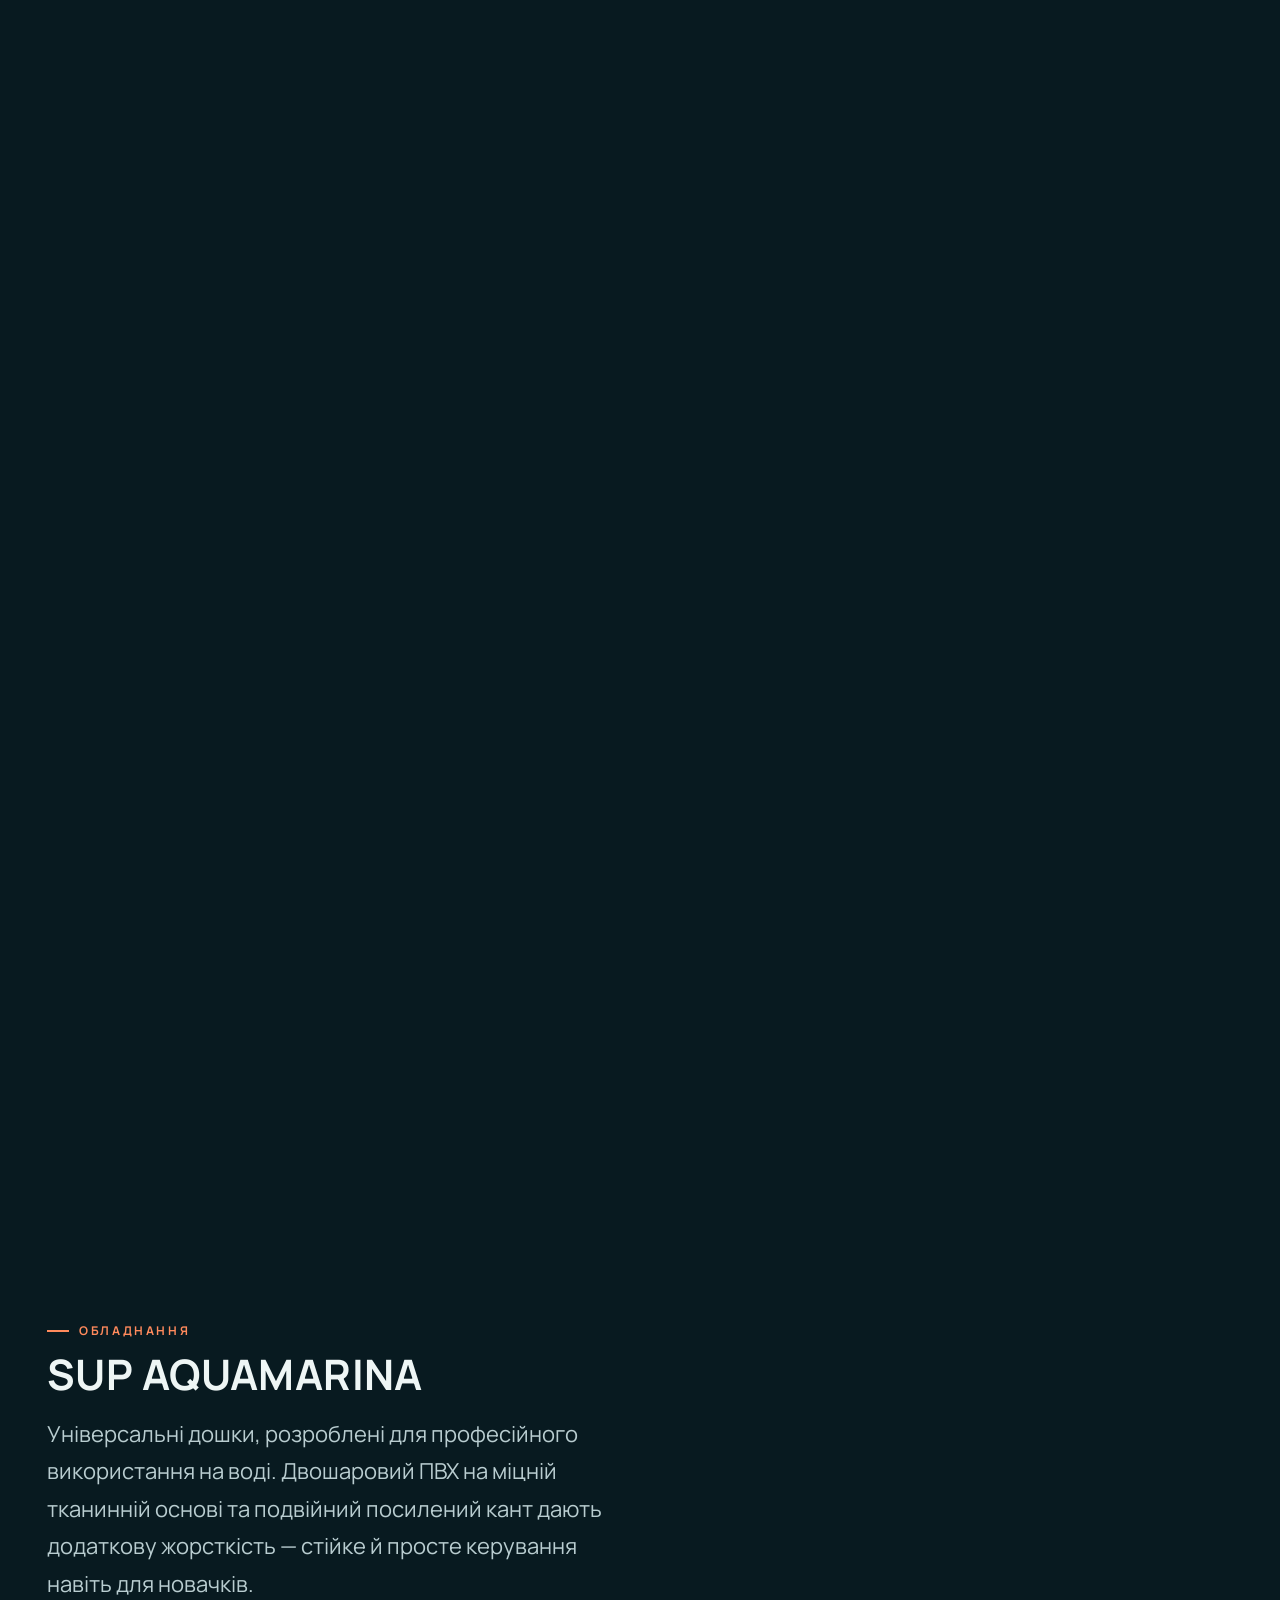
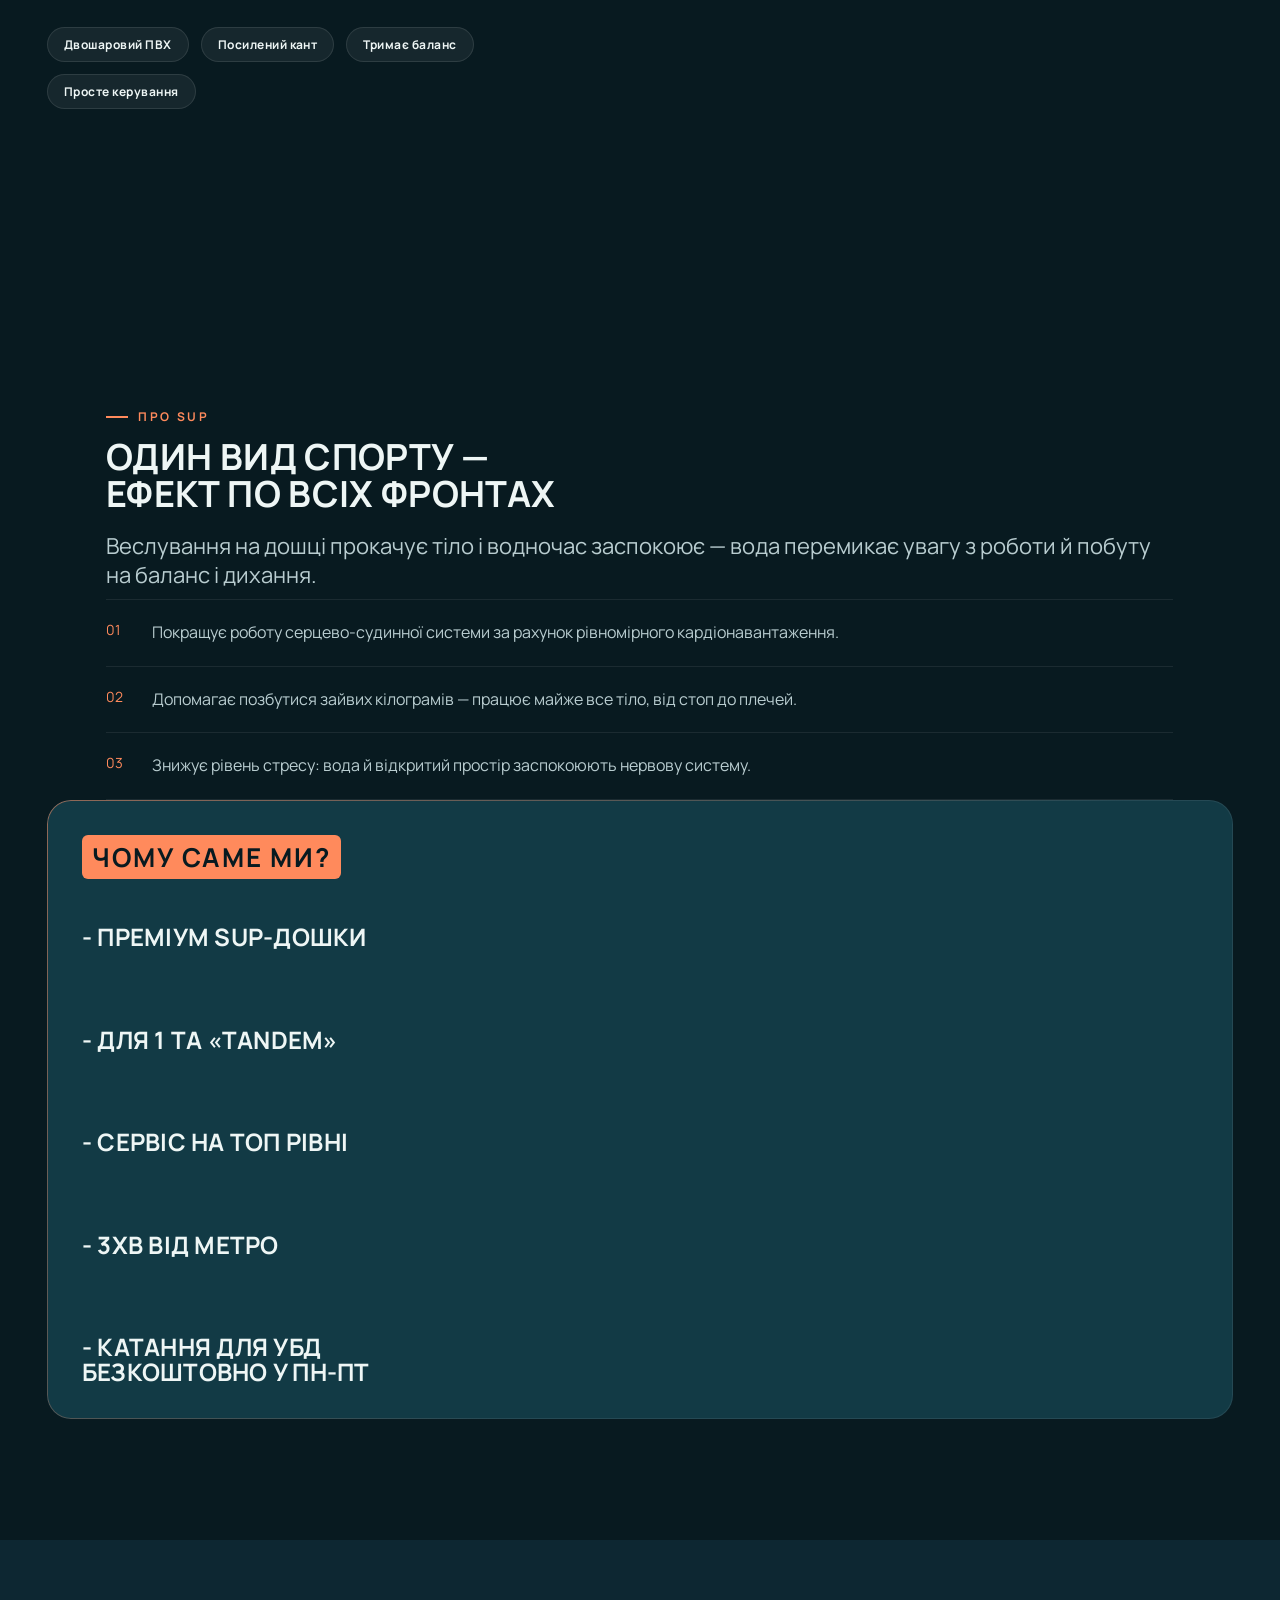
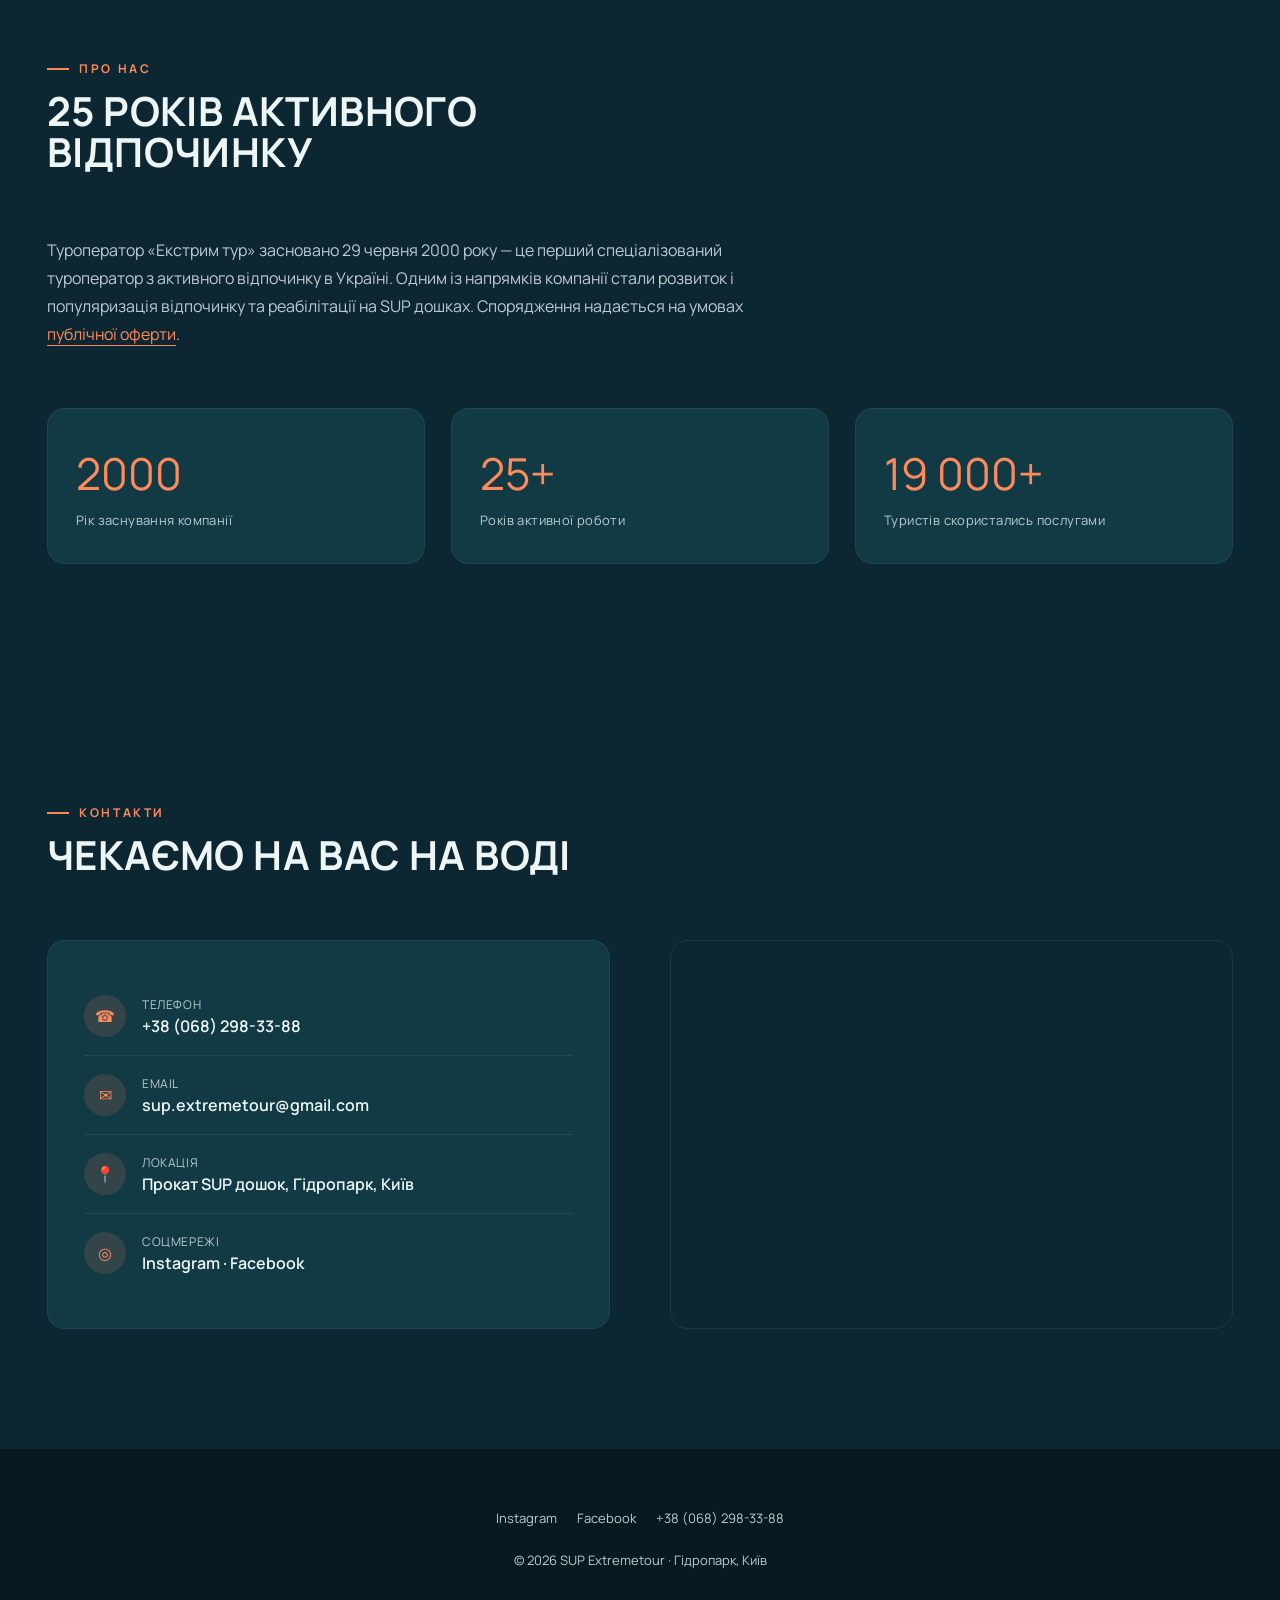
==== commit 325f8d73: "photo1page" ====
--- a/index.html
+++ b/index.html
@@ -88,6 +88,8 @@
           Забронювати дошку
         </a>
         <a href="#equip" class="btn-ghost">Дивитись обладнання</a>
+        <div class="photo-card2" style="margin-top: 10%;"> <img src="https://res.cloudinary.com/dhh4t3f90/image/upload/v1785446646/3IMG_7365_leinux.jpg" style="border-radius: 30px;"  alt=""></div>
+
       </div>
     </div>
     <div class="hero-card reveal">
@@ -136,7 +138,6 @@
 
         <div>
   <div class="gallery" id="gallery">
-    <div class="photo-card" style="margin-top: 10%;"> <img src="https://res.cloudinary.com/dhh4t3f90/image/upload/v1785446646/3IMG_7365_leinux.jpg" style="transform: rotate(-3deg)" alt=""></div>
     <div class="photo-card" style="height:320px;"> <img src="https://res.cloudinary.com/dhh4t3f90/image/upload/v1785441513/IMG_7003_kkwymf.jpg" style="transform: rotate(+3deg);" alt=""> </div>
     <div class="photo-card" style="margin-top: 4%;"> <img src="https://res.cloudinary.com/dhh4t3f90/image/upload/v1785442995/2IMG_7119_1_zwsl7j.jpg" style="transform: rotate(-3deg)" alt=""></span></div>
     <div class="photo-card" style="height:320px;"><img src="https://res.cloudinary.com/dhh4t3f90/image/upload/v1785444681/IMG_7505_v4akmc.jpg" style="transform: rotate(+3deg);" alt=""></div>
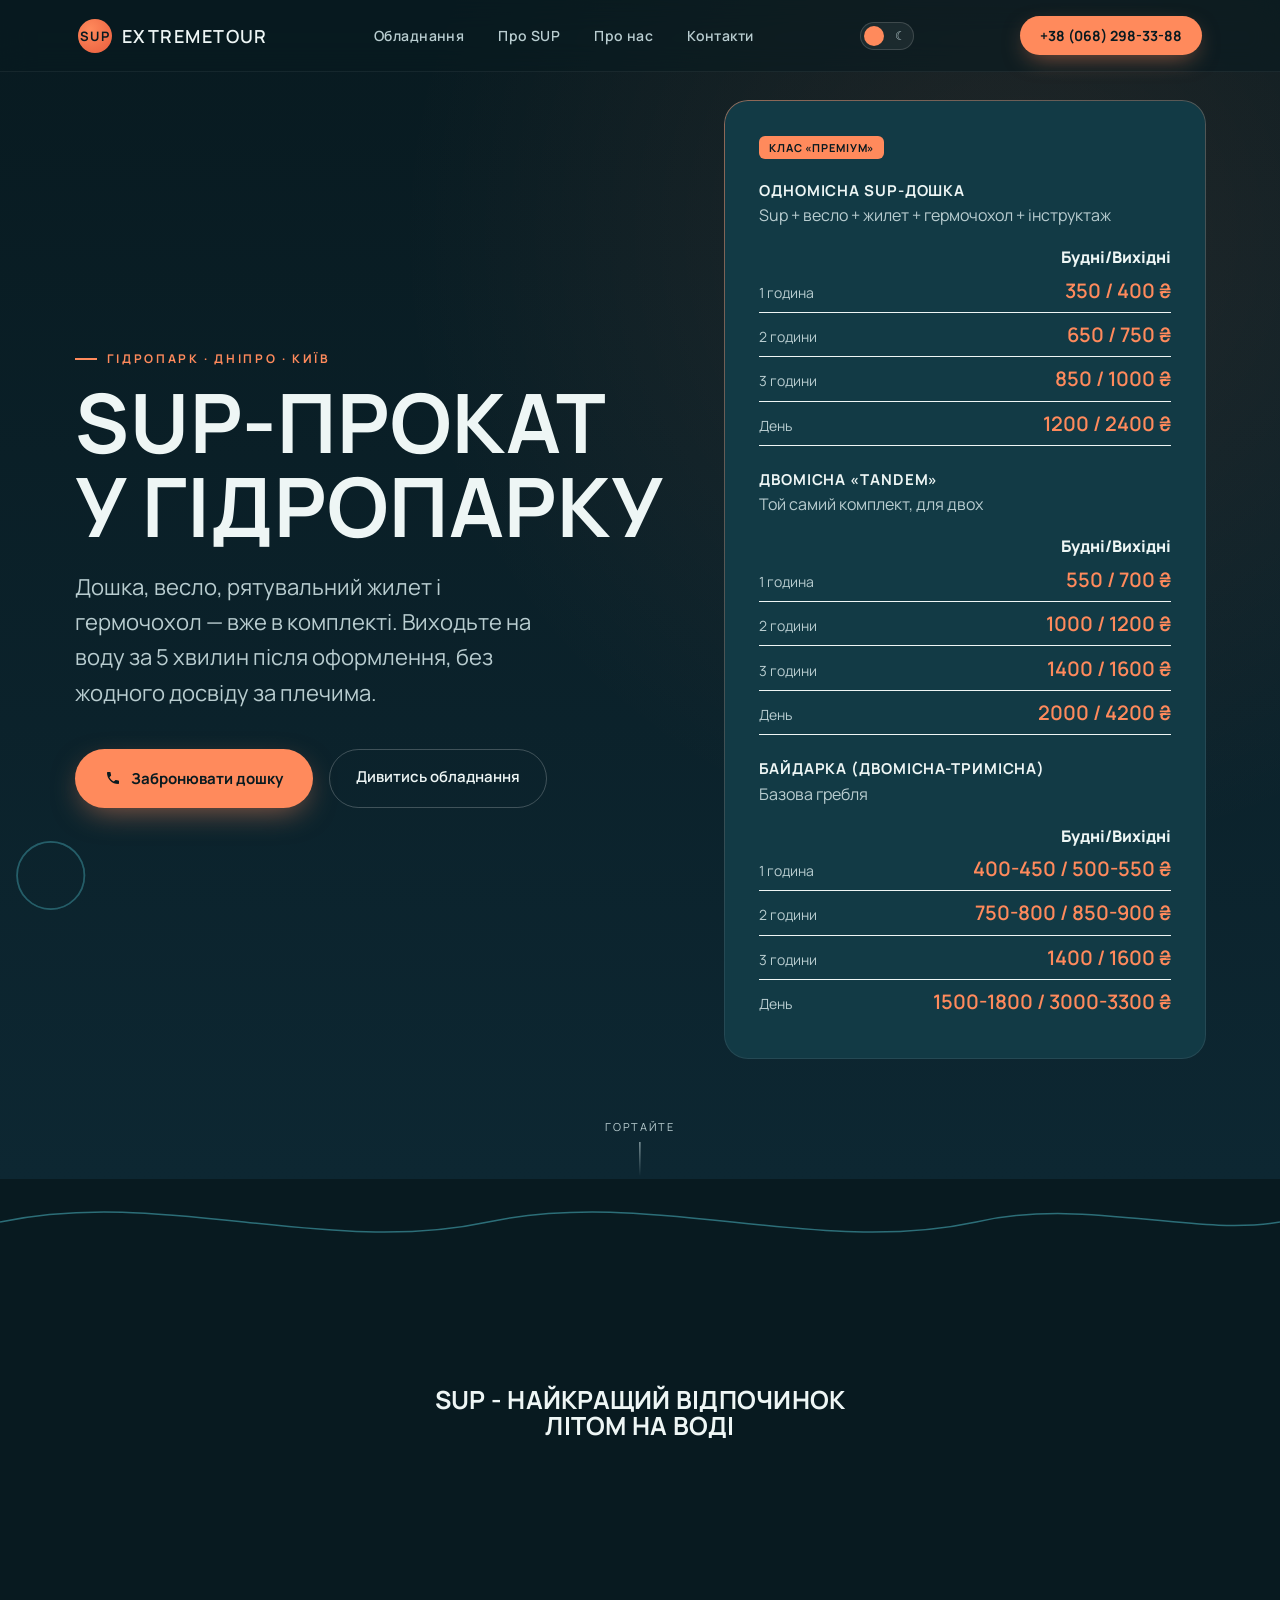
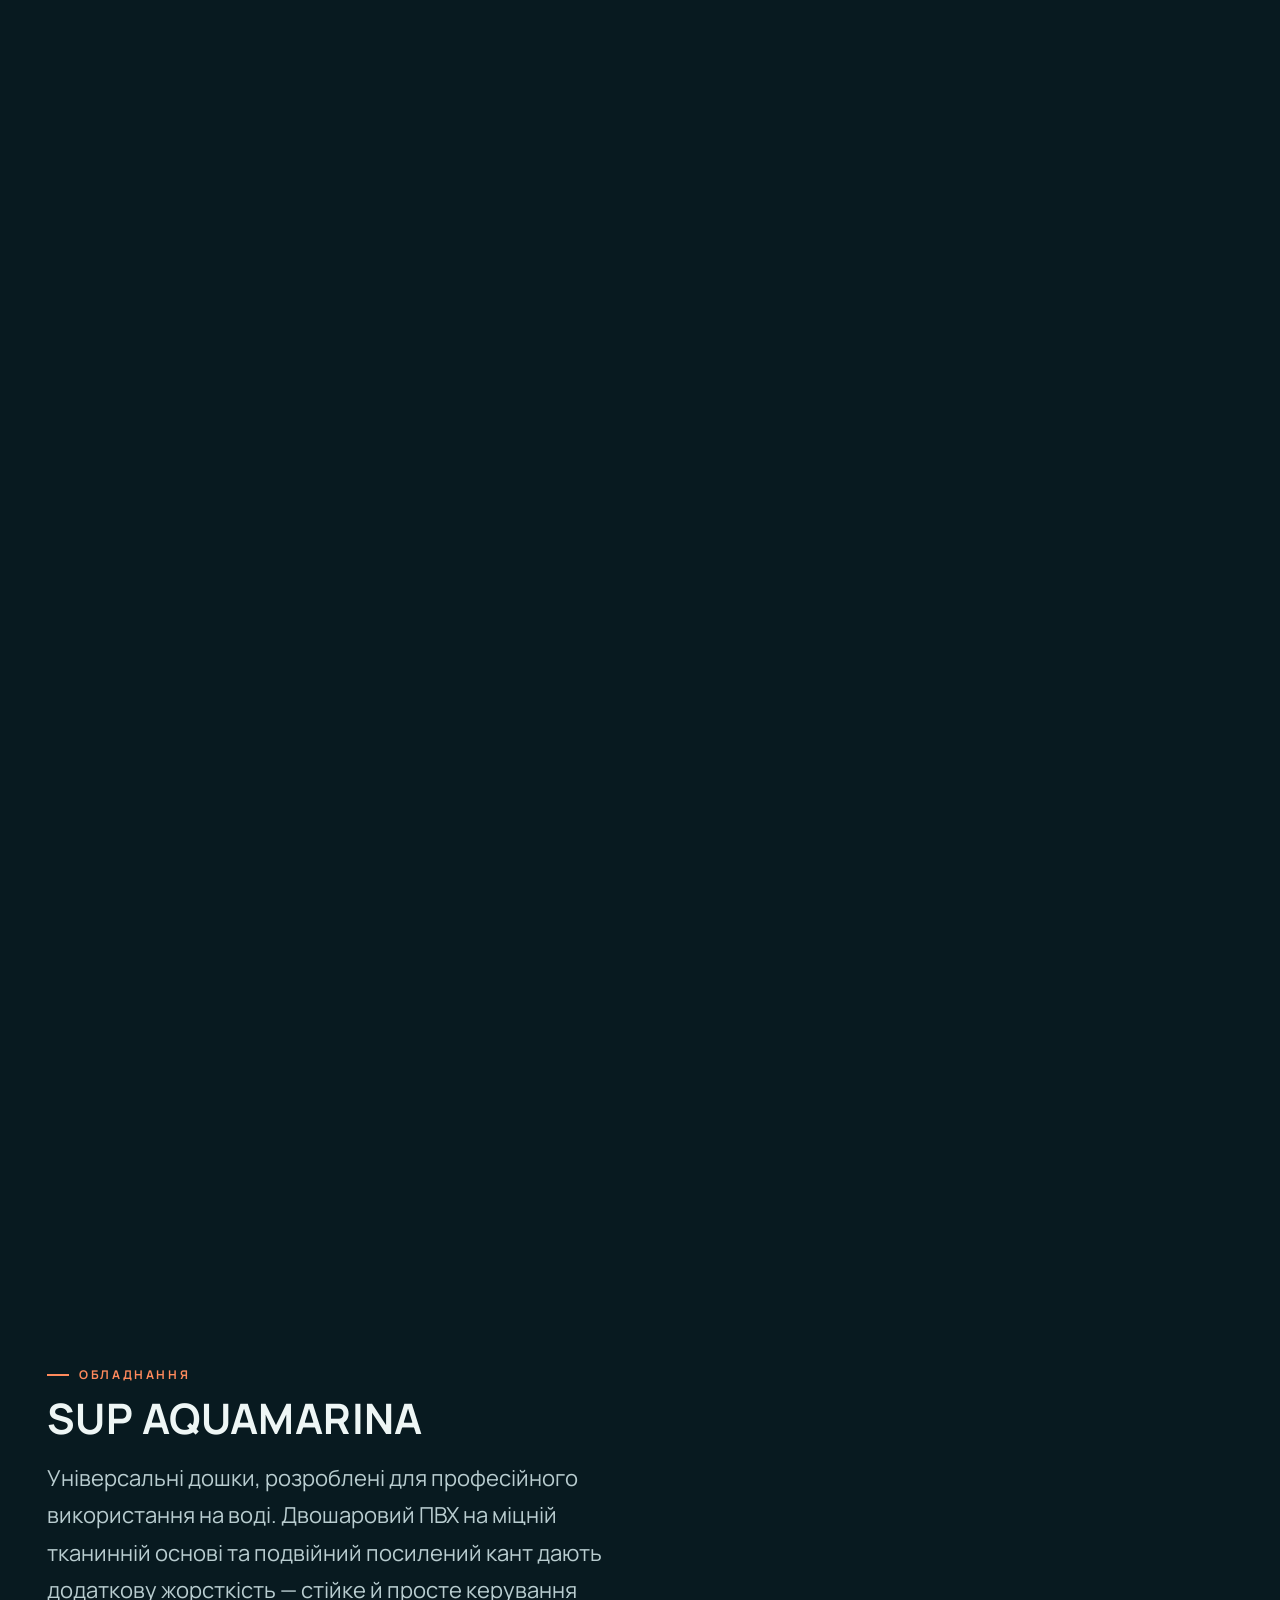
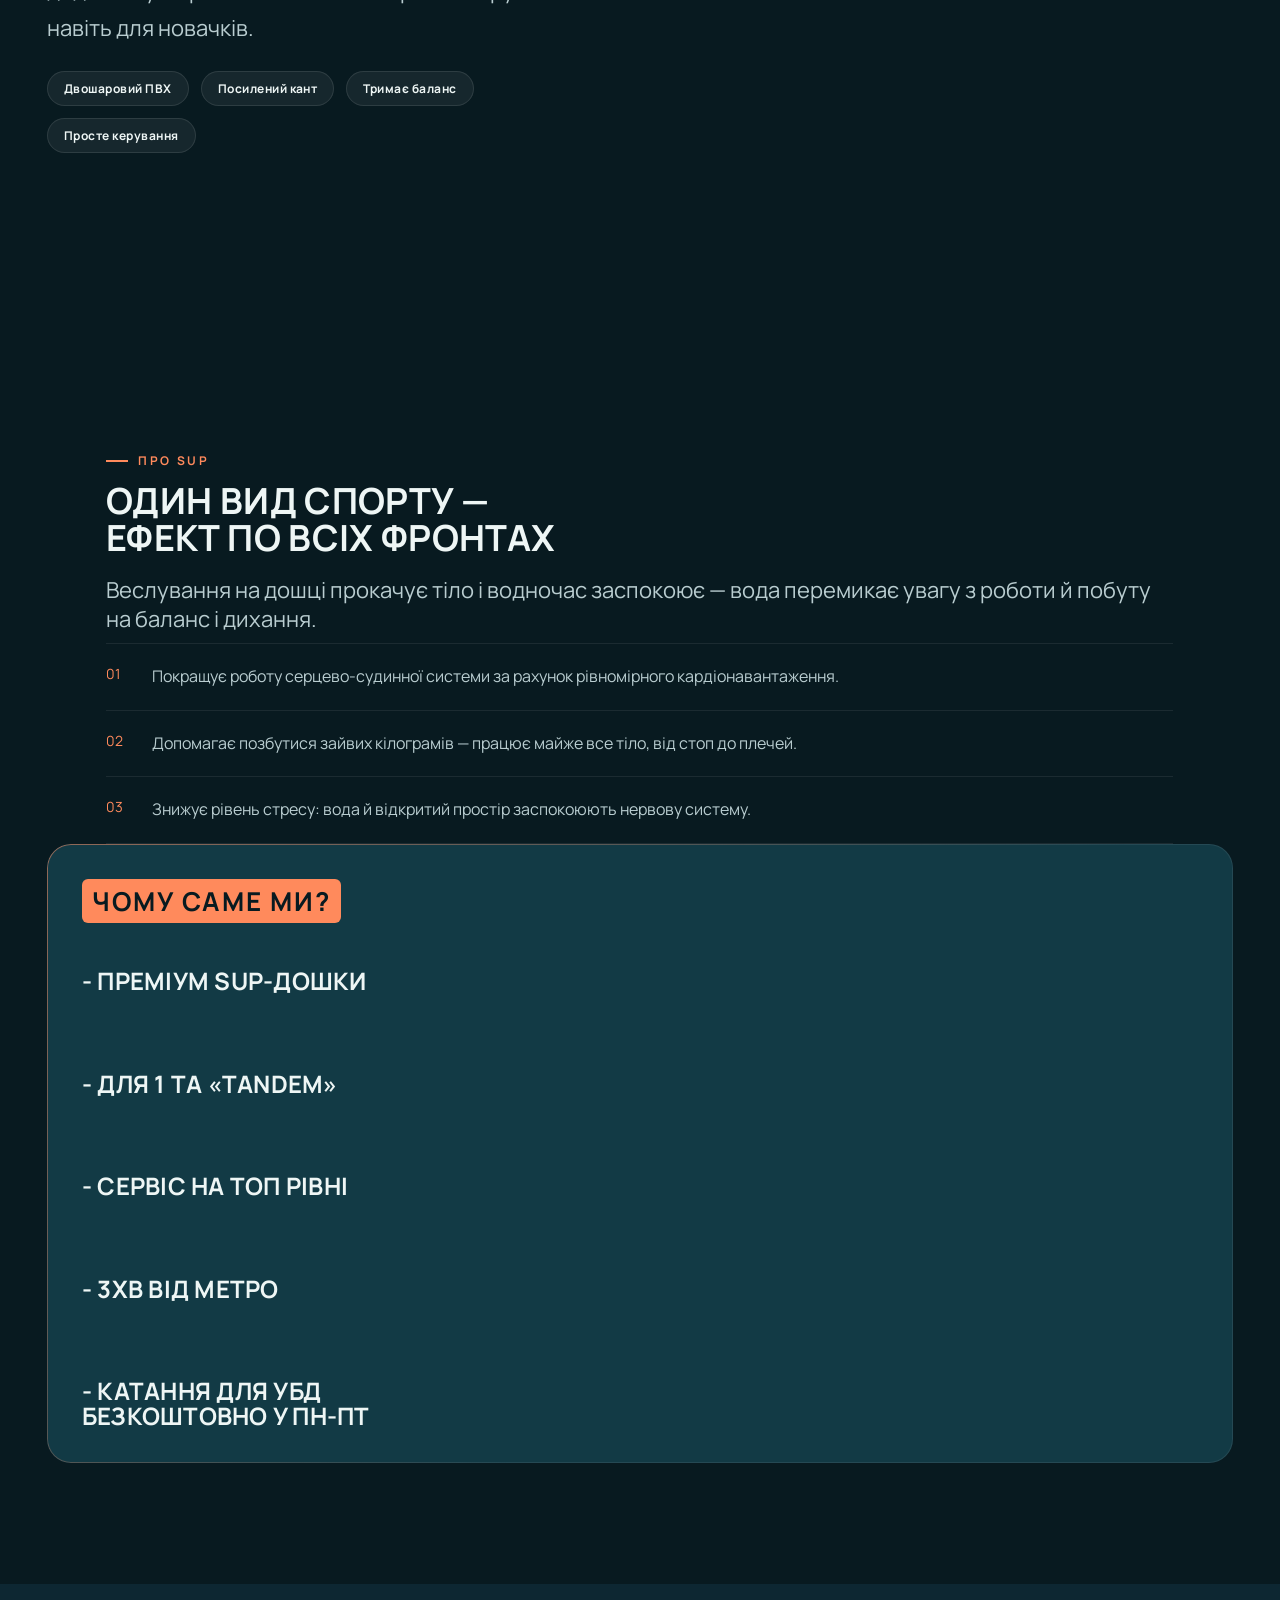
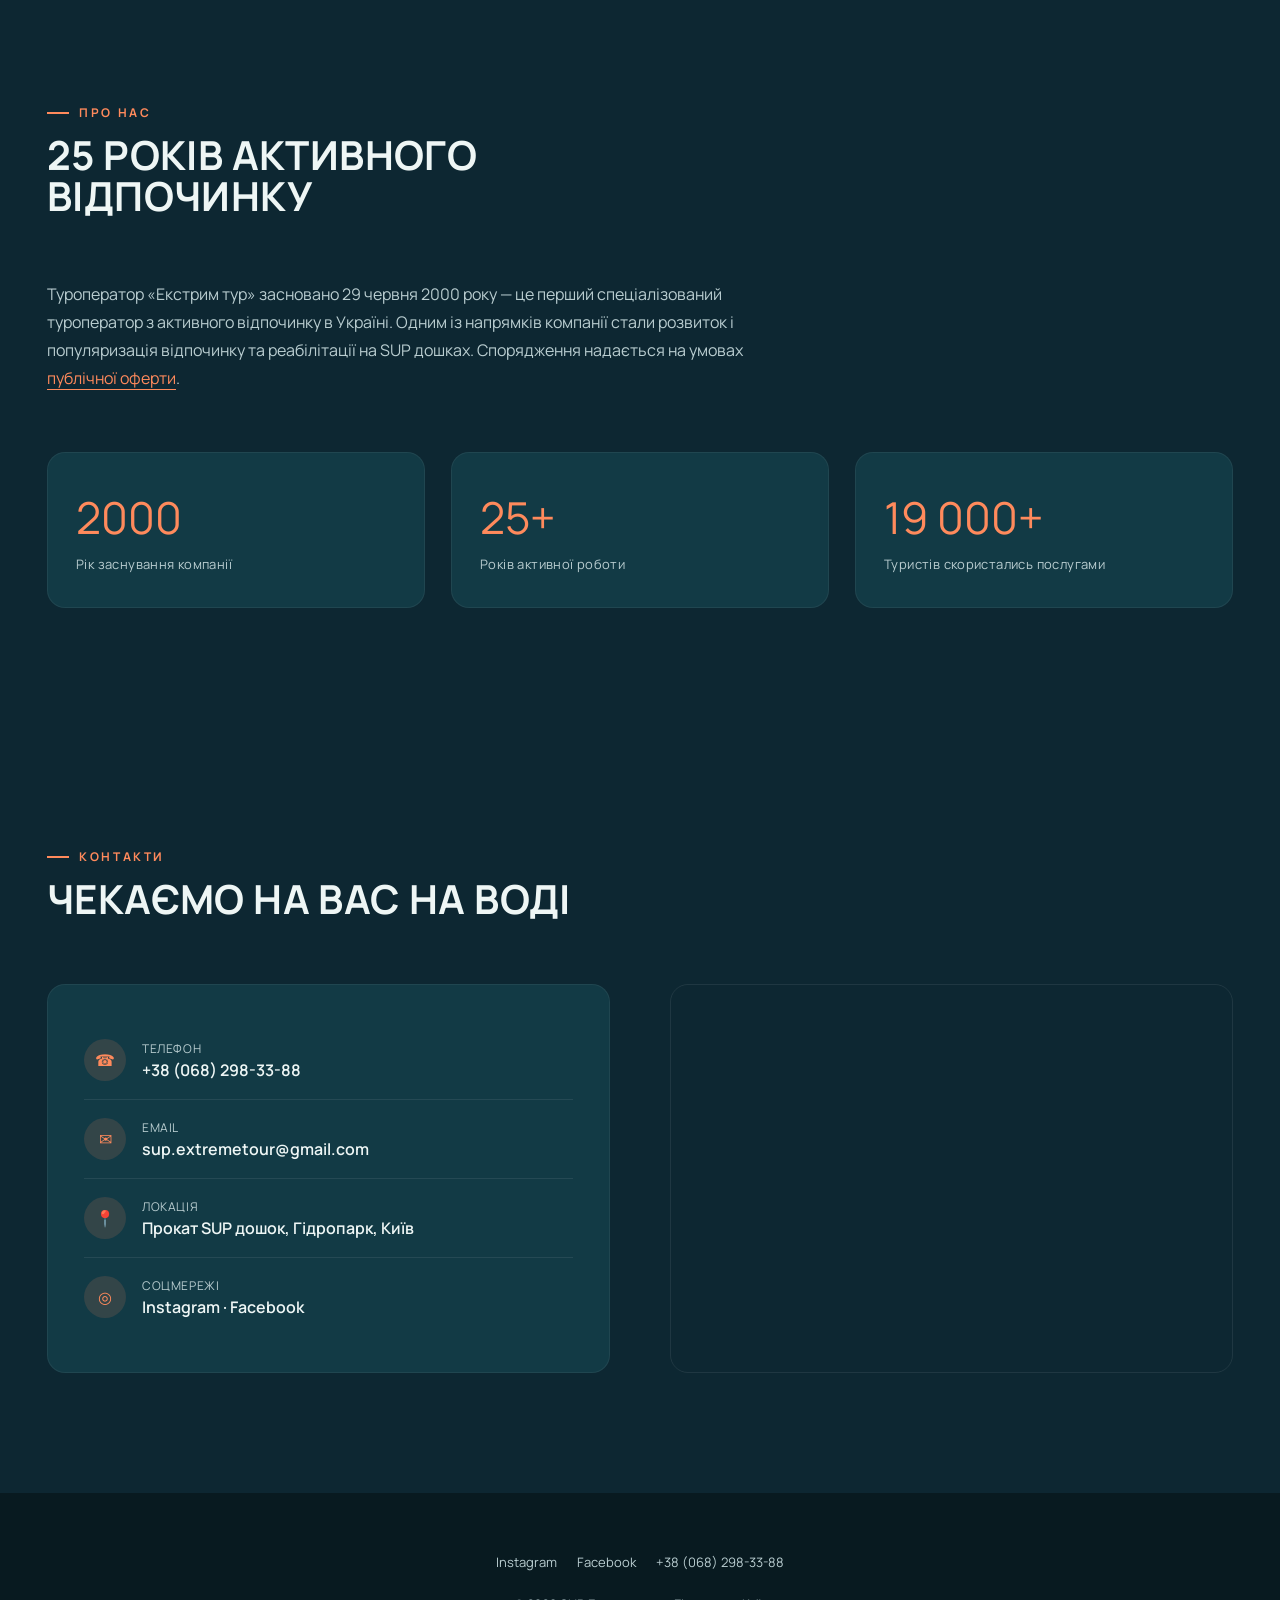
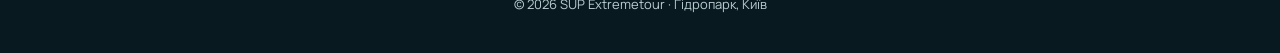
==== commit 8dd0d23e: "light_darl_thema" ====
--- a/index.html
+++ b/index.html
@@ -64,12 +64,18 @@
 <header>
   <div class="nav">
     <a href="#" class="logo"><span class="logo-mark">SUP</span> EXTREMETOUR</a>
+
     <nav class="links">
       <a href="#equip">Обладнання</a>
       <a href="#prefer">Про SUP</a>
       <a href="#proNas">Про нас</a>
       <a href="#contact">Контакти</a>
     </nav>
+        <button class="theme-toggle" id="themeToggle" aria-label="Перемкнути тему">
+  <span class="theme-icon">☀</span>
+  <span class="theme-icon">☾</span>
+  <span class="theme-knob"></span>
+</button>
     <a href="tel:+380682983388" class="phone-btn">+38 (068) 298-33-88</a>
     <button class="burger">☰</button>
   </div>
@@ -104,6 +110,8 @@
       <div style="height:26px"></div>
       <h3>Двомісна «Tandem»</h3>
       <p class="sub">Той самий комплект, для двох</p>
+            <p style="text-align: right; font-weight: 800;"> Будні/Вихідні</p>
+
       <div class="price-row"><span class="label">1 година</span><span class="val">550 / 700 ₴</span></div>
       <div class="price-row"><span class="label">2 години</span><span class="val">1000 / 1200 ₴</span></div>
       <div class="price-row"><span class="label">3 години</span><span class="val">1400 / 1600 ₴</span></div>
@@ -112,6 +120,8 @@
       <div style="height:26px"></div>
       <h3>Байдарка (Двомісна-Тримісна)</h3>
       <p class="sub">Базова гребля</p>
+            <p style="text-align: right; font-weight: 800;"> Будні/Вихідні</p>
+
       <div class="price-row"><span class="label">1 година</span><span class="val">400-450 / 500-550 ₴</span></div>
       <div class="price-row"><span class="label">2 години</span><span class="val">750-800 / 850-900 ₴</span></div>
       <div class="price-row"><span class="label">3 години</span><span class="val">1400 / 1600 ₴</span></div>
@@ -328,7 +338,26 @@
   spawnRing(760,220,3);
   spawnRing(150,520,0.7);
   spawnRing(150,520,2.4);
+
+  
+  var savedTheme = localStorage.getItem('theme');
+  if(savedTheme === 'light'){ document.documentElement.setAttribute('data-theme','light'); }
+
+
+  const themeToggle = document.getElementById('themeToggle');
+const rootEl = document.documentElement;
+themeToggle.addEventListener('click', () => {
+  const isLight = rootEl.getAttribute('data-theme') === 'light';
+  if(isLight){
+    rootEl.removeAttribute('data-theme');
+    localStorage.setItem('theme','dark');
+  } else {
+    rootEl.setAttribute('data-theme','light');
+    localStorage.setItem('theme','light');
+  }
+});
 </script>
+
 
 </body>
 </html>
--- a/style.css
+++ b/style.css
@@ -13,7 +13,22 @@
     --sunset-deep:#e85d3d;
     --sunset-soft:rgba(255,138,92,.14);
     --radius:18px;
-  }
+
+    
+  }
+  [data-theme="light"]{
+  --ink:#f6faf9c9;
+  --ink-2:#fdf0d5;
+  --water:#ffffff;
+  --water-light:#f0f6f6;
+  --line:#79c0c5;
+  --foam:#0d2732;
+  --foam-dim:#18262b;
+  --sunset:#ff8a5c;
+  --sunset-deep:#e85d3d;
+  --sunset-soft:rgba(255,138,92,.14);
+}
+  
 
     .intro {
     padding: 80px 24px 40px;
@@ -94,6 +109,7 @@
     overflow-x:hidden;
     -webkit-font-smoothing:antialiased;
     margin: 0 auto;
+    transition: background .4s ease,color .4s ease;
   }
   h1,h2,h3,.display{
     text-transform:uppercase;
@@ -143,6 +159,20 @@
   .phone-btn:hover{transform:translateY(-2px);box-shadow:0 12px 30px -6px rgba(255,138,92,.75);}
   .burger{display:none;font-size:20px;background:none;border:none;color:var(--foam);cursor:pointer;}
 
+  .theme-toggle{
+  position:relative;width:54px;height:28px;border-radius:999px;
+  border:1px solid rgba(255,255,255,.15);background:rgba(255,255,255,.06);
+  cursor:pointer;display:flex;align-items:center;justify-content:space-between;
+  padding:0 7px;flex-shrink:0;transition:background .3s,border-color .3s;
+}
+.theme-toggle .theme-icon{font-size:12px;line-height:1;color:var(--foam-dim);}
+.theme-knob{
+  position:absolute;top:3px;left:3px;width:20px;height:20px;border-radius:50%;
+  background:var(--sunset);transition:transform .35s cubic-bezier(.2,.8,.2,1);
+}
+[data-theme="light"] .theme-knob{transform:translateX(26px);}
+[data-theme="light"] .theme-toggle{border-color:rgba(0,0,0,.12);background:rgba(0,0,0,.04);}
+
   /* ---------- HERO ---------- */
   .hero{
     position:relative;min-height:100vh;display:flex;align-items:center;
@@ -185,7 +215,8 @@
     -webkit-mask:linear-gradient(#000 0 0) content-box,linear-gradient(#000 0 0);
     -webkit-mask-composite:xor;mask-composite:exclude;pointer-events:none;
   }
-  .price-row{display:flex;justify-content:space-between;align-items:baseline;padding:2% 0;border-bottom:1px solid rgba(255,255,255,.08);}
+  .price-row{display:flex;justify-content:space-between;align-items:baseline;padding:2% 0;border-bottom:1px solid var(--foam) ;}
+  .light .price-row{display:flex;justify-content:space-between;align-items:baseline;padding:2% 0;border-bottom:1px solid var(--foam);}
   .price-row:last-child{border-bottom:none;}
   .price-row .label{font-size:14px;color:var(--foam-dim);}
   .price-row .val{font-size:20px;font-weight:600;color:var(--sunset);}
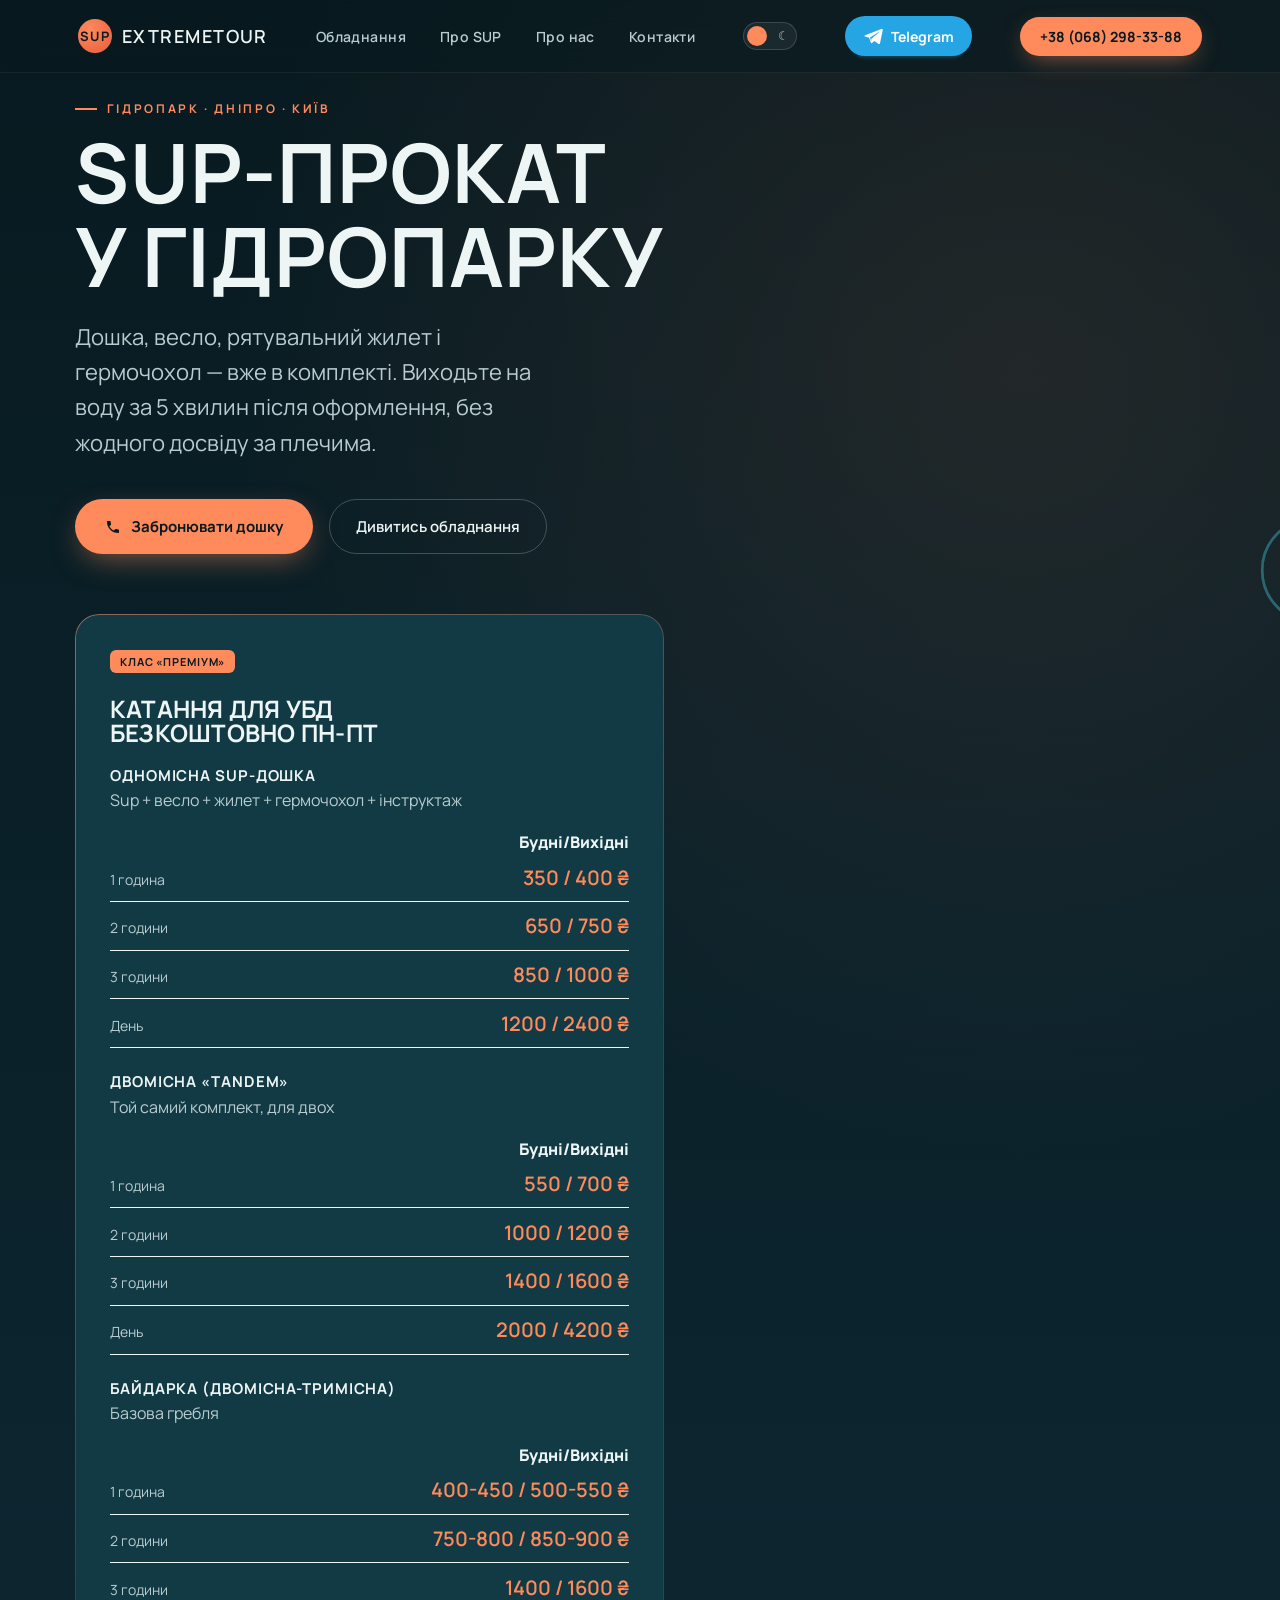
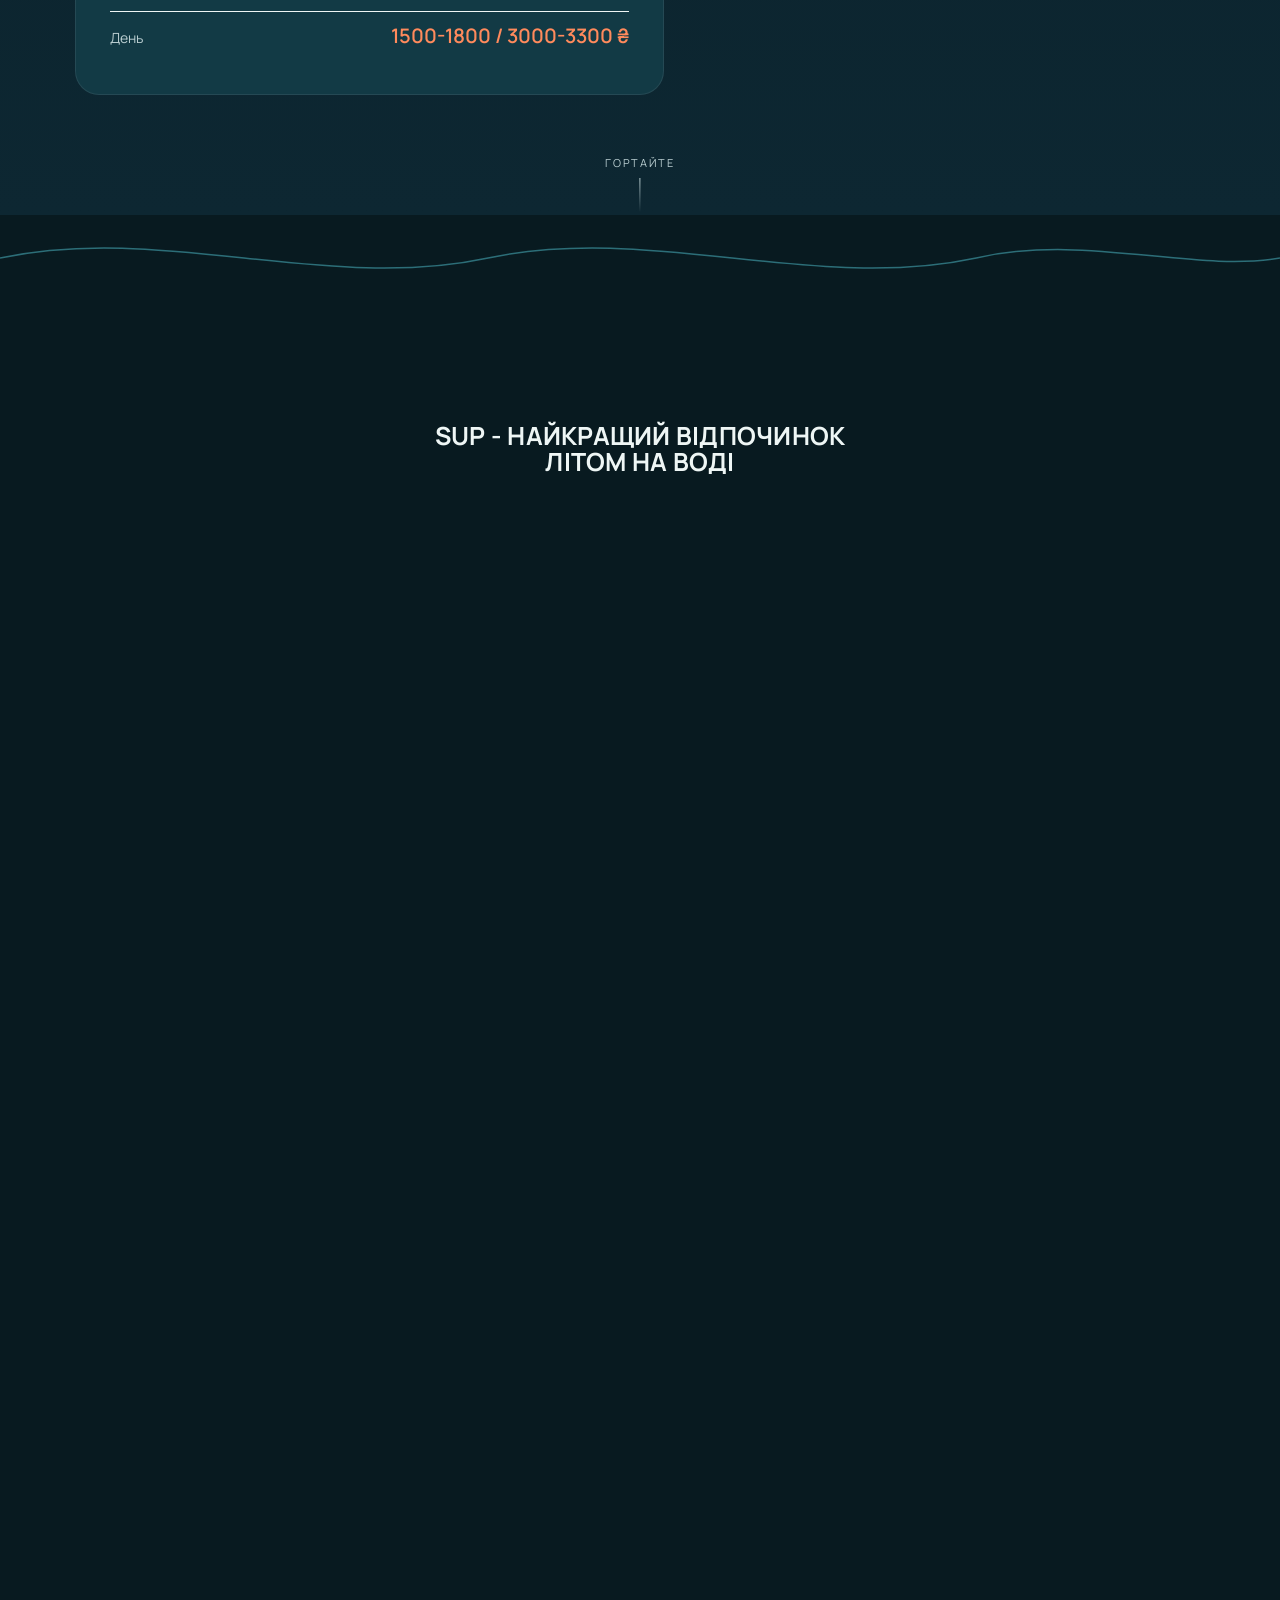
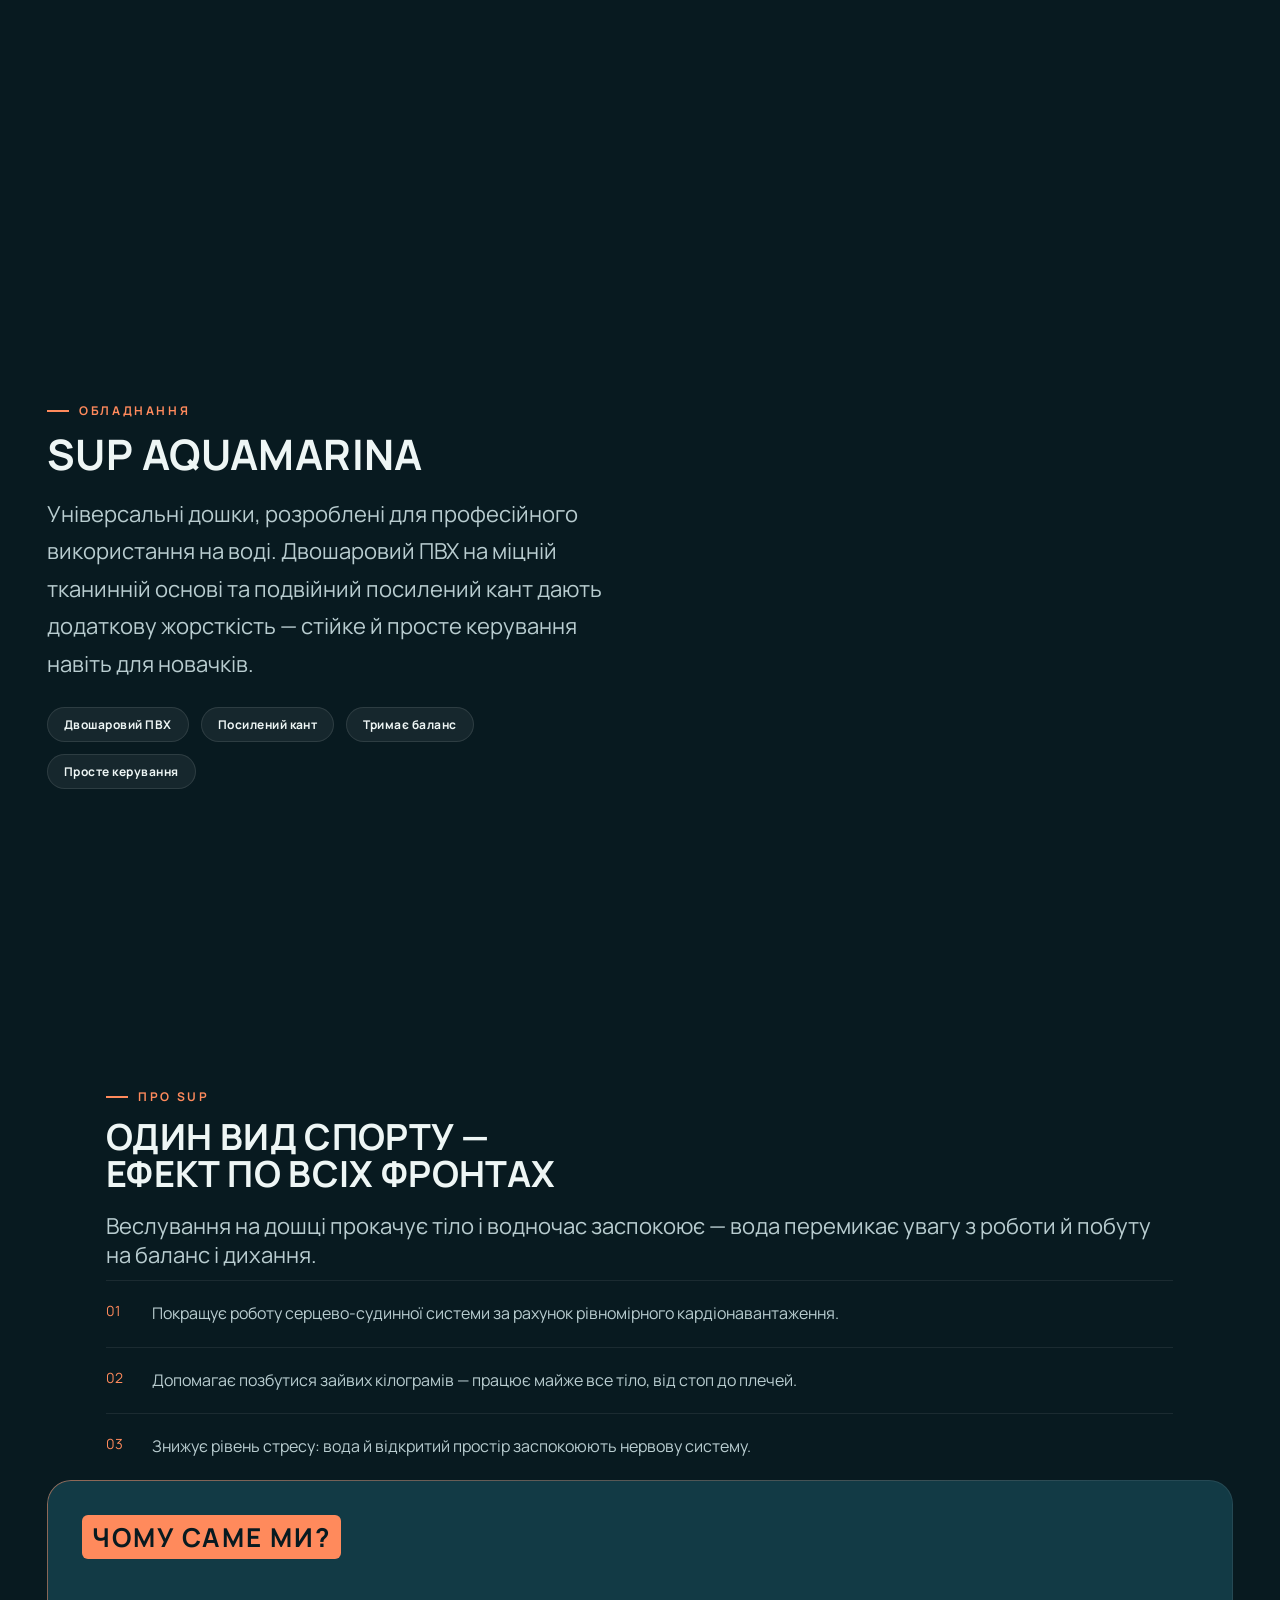
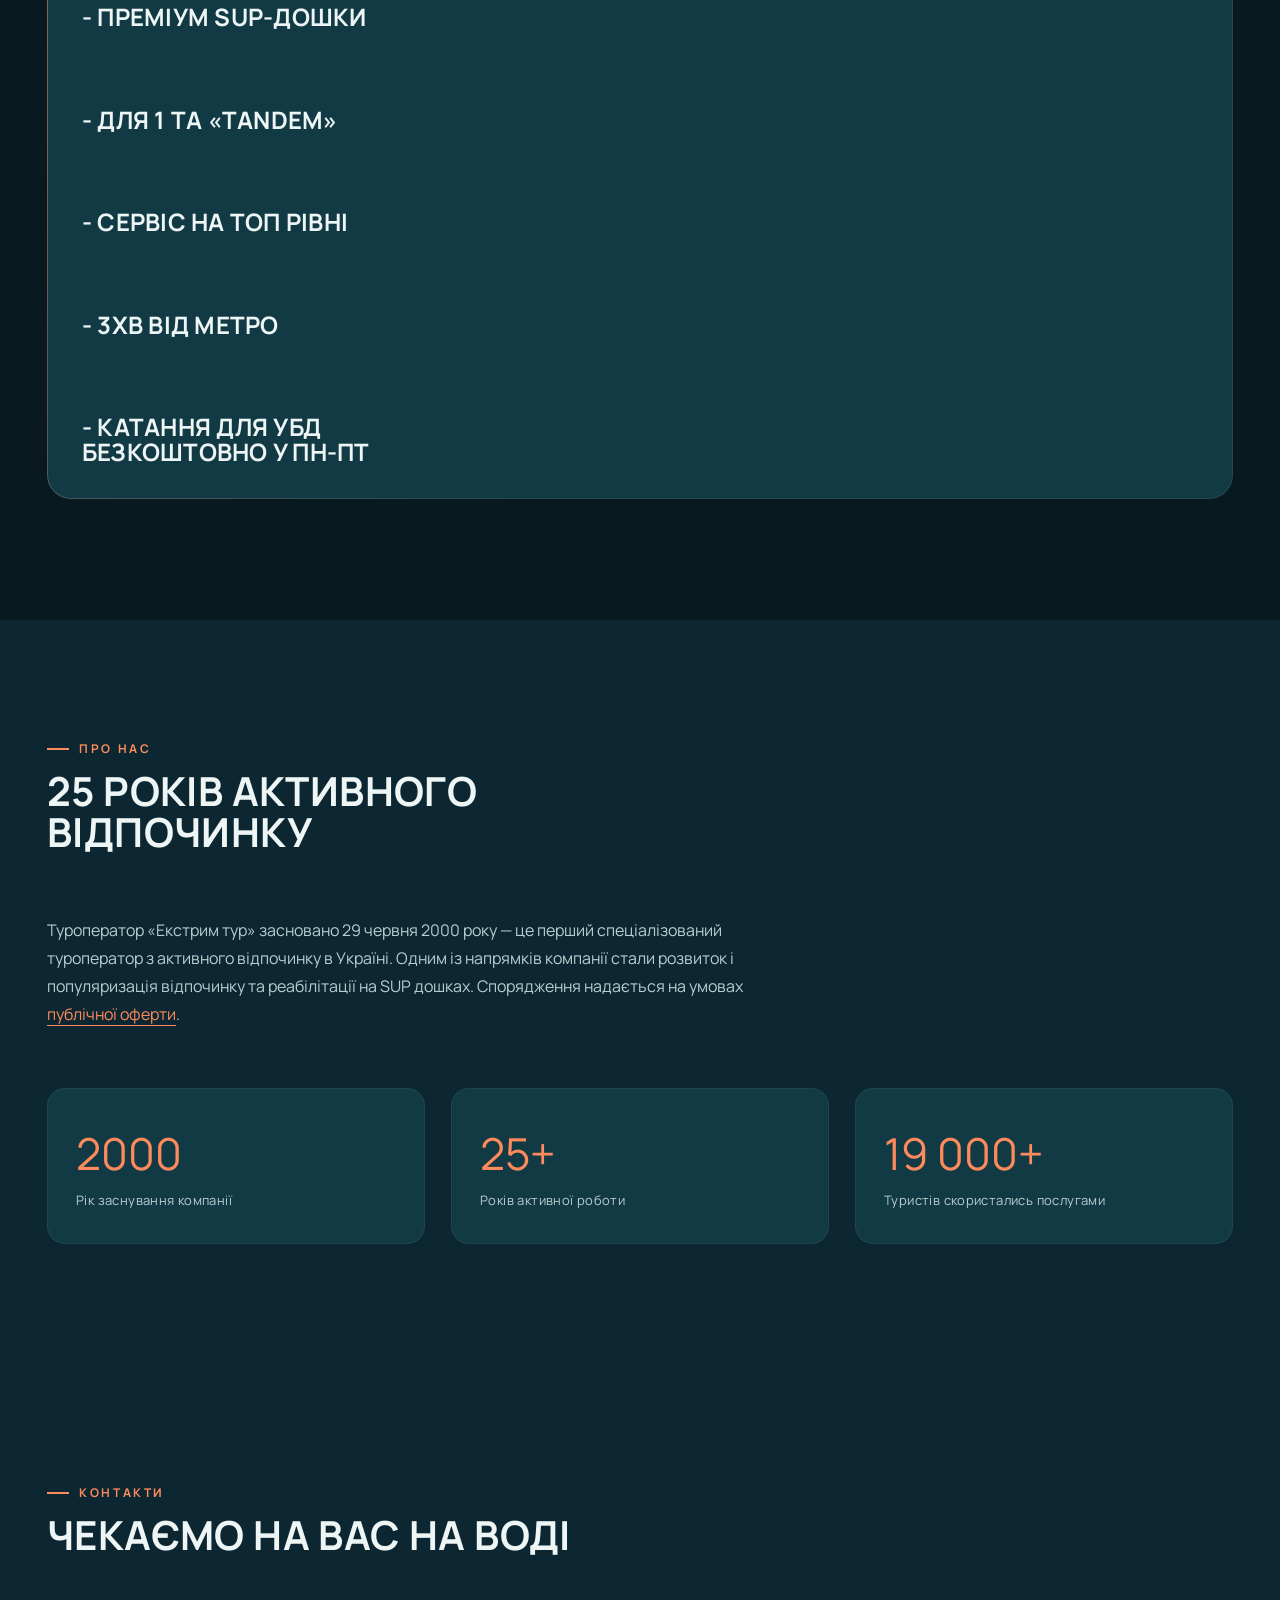
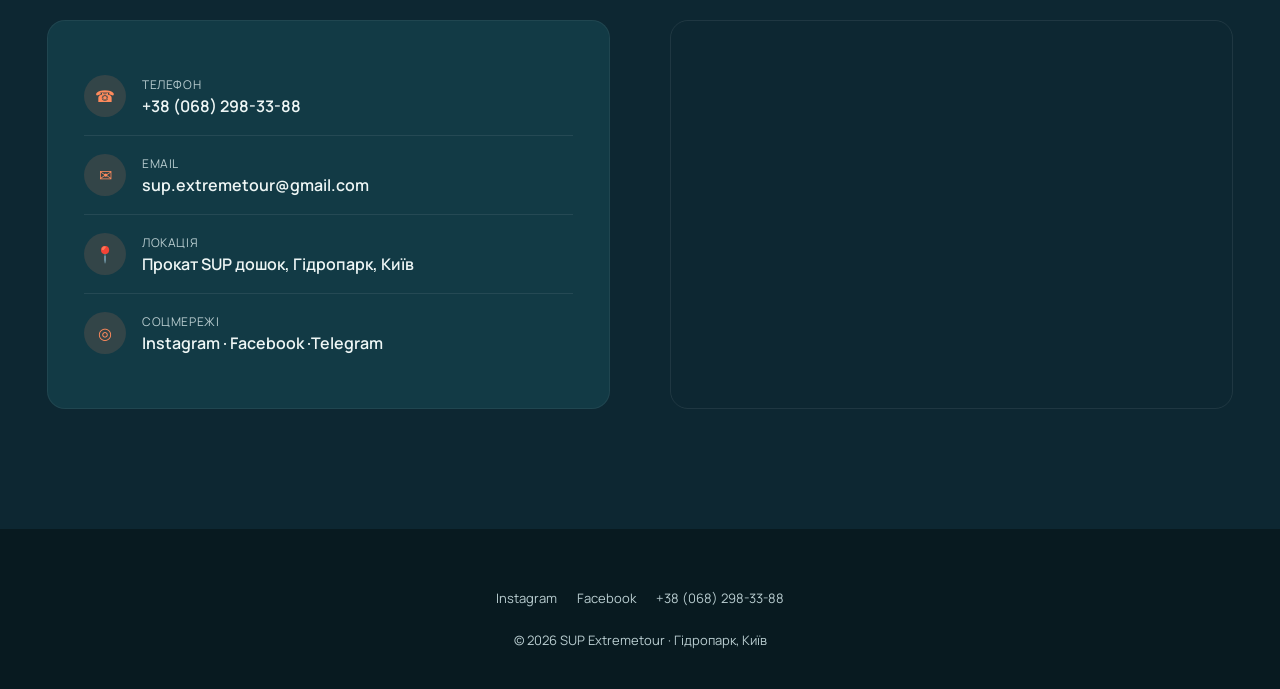
==== commit 5c20b2fc: "map_tg" ====
--- a/index.html
+++ b/index.html
@@ -70,12 +70,17 @@
       <a href="#prefer">Про SUP</a>
       <a href="#proNas">Про нас</a>
       <a href="#contact">Контакти</a>
+      <a href="https://t.me/+380682983388" target="_blank" rel="noopener" class="telegram-link">✈ Написати в Telegram</a>
     </nav>
         <button class="theme-toggle" id="themeToggle" aria-label="Перемкнути тему">
   <span class="theme-icon">☀</span>
   <span class="theme-icon">☾</span>
   <span class="theme-knob"></span>
 </button>
+<a href="https://t.me/+380682983388" target="_blank" rel="noopener" class="telegram-btn" aria-label="Написати в Telegram">
+  <svg viewBox="0 0 24 24" width="20" height="20" fill="currentColor"><path d="M21.9 3.5 2.7 11.1c-1.2.5-1.2 1.2-.2 1.5l4.9 1.5 1.9 5.8c.2.6.4.8.9.8.5 0 .7-.2 1-.5l2.4-2.3 5 3.6c.9.5 1.6.2 1.8-.8l3.3-15.5c.3-1.3-.5-1.9-1.6-1.5zM8.5 13.9l10-6.3c.5-.3.9-.1.6.2L10 15.3l-.3 3.3-1.2-4.7z"/></svg>
+  Telegram
+</a>
     <a href="tel:+380682983388" class="phone-btn">+38 (068) 298-33-88</a>
     <button class="burger">☰</button>
   </div>
@@ -94,12 +99,16 @@
           Забронювати дошку
         </a>
         <a href="#equip" class="btn-ghost">Дивитись обладнання</a>
-        <div class="photo-card2" style="margin-top: 10%;"> <img src="https://res.cloudinary.com/dhh4t3f90/image/upload/v1785446646/3IMG_7365_leinux.jpg" style="border-radius: 30px;"  alt=""></div>
-
-      </div>
-    </div>
+             </div>
+    </div>
+    
+
+        <div class="photo-card2" style="margin-top: 10%;"> <img src="https://res.cloudinary.com/dhh4t3f90/image/upload/v1785446646/3IMG_7365_leinux.jpg" style="border-radius: 30px;"   alt=""></div>
+
+ 
     <div class="hero-card reveal">
       <span class="board-tag">Клас «Преміум»</span>
+      <h2> Катання для УБД <br> безкоштовно пн-пт </h2> <br>
       <h3>Одномісна SUP-дошка</h3>
       <p class="sub">Sup + весло + жилет + гермочохол + інструктаж</p>
       <p style="text-align: right; font-weight: 800;"> Будні/Вихідні</p>
@@ -250,11 +259,12 @@
         </div>
         <div class="contact-row">
           <div class="contact-icon">◎</div>
-          <div><div class="t">Соцмережі</div><div class="v"><a href="https://www.instagram.com/supextremetour/" target="_blank" rel="noopener">Instagram</a> · <a href="https://www.facebook.com/supextremetour/" target="_blank" rel="noopener">Facebook</a></div></div>
+          <div><div class="t">Соцмережі</div><div class="v"><a href="https://www.instagram.com/supextremetour/" target="_blank" rel="noopener">Instagram</a> · <a href="https://www.facebook.com/supextremetour/" target="_blank" rel="noopener">Facebook</a>
+          ·<a href="https://t.me/+380682983388" target="_blank" rel="noopener">Telegram</a> </div></div>
         </div>
       </div>
       <div class="map-box reveal">
-        <iframe src="https://maps.google.com/maps?q=%D0%9F%D1%80%D0%BE%D0%BA%D0%B0%D1%82%20SUP%20%D0%B4%D0%BE%D1%88%D0%BE%D0%BA%20%D0%A1%D0%90%D0%9F%20%D1%82%D0%B0%20%D0%B1%D0%B0%D0%B9%D0%B4%D0%B0%D1%80%D0%BE%D0%BA%20%D0%B2%D1%96%D0%B4%20%D0%95%D0%BA%D1%81%D1%82%D1%80%D0%B8%D0%BC%D0%A2%D1%83%D1%80&t=m&z=15&output=embed&iwloc=near" loading="lazy"></iframe>
+<iframe src="https://www.google.com/maps/embed?pb=!1m14!1m8!1m3!1d5081.247310726222!2d30.5764179!3d50.4481103!3m2!1i1024!2i768!4f13.1!3m3!1m2!1s0x40d4cf56452789cf%3A0x3aea5299b60e8235!2z0J_RgNC-0LrQsNGCINCx0LDQudC00LDRgNC-0Log0YLQsCBTVVAg0LTQvtGJ0L7QuiDQodCQ0J8g0LLRltC0IEV4dHJlbWV0b3Vy!5e0!3m2!1suk!2sua!4v1786003452762!5m2!1suk!2sua" width="600" height="450" style="border:0;" allowfullscreen="" loading="lazy" referrerpolicy="strict-origin-when-cross-origin"></iframe>
       </div>
     </div>
   </div>
--- a/style.css
+++ b/style.css
@@ -157,6 +157,16 @@
     white-space:nowrap;
   }
   .phone-btn:hover{transform:translateY(-2px);box-shadow:0 12px 30px -6px rgba(255,138,92,.75);}
+
+  .telegram-btn{
+  display:flex;align-items:center;gap:8px;background:#26A5E4;color:#fff;
+  padding:10px 18px;border-radius:999px;font-weight:700;font-size:14px;
+  box-shadow:0 8px 5px -8px rgba(38,165,228,.6);transition:transform .25s,box-shadow .25s;
+  white-space:nowrap;
+}
+.telegram-btn:hover{transform:translateY(-2px);box-shadow:0 12px 13px -6px rgba(38,165,228,.75);}
+.telegram-link{display:none;}
+
   .burger{display:none;font-size:20px;background:none;border:none;color:var(--foam);cursor:pointer;}
 
   .theme-toggle{
@@ -313,7 +323,7 @@
   .contact-row .t{font-size:12px;color:var(--foam-dim);letter-spacing:.05em;text-transform:uppercase;}
   .contact-row .v{font-size:16px;font-weight:600;margin-top:2px;}
   .map-box{border-radius:var(--radius);overflow:hidden;border:1px solid rgba(255,255,255,.08);height:100%;min-height:340px;}
-  .map-box iframe{width:100%;height:100%;border:0;filter:grayscale(.3) invert(.92) contrast(.9);}
+  .map-box iframe{width:100%;height:100%;border:0;filter:grayscale(.1) invert(.88);}
 
   /* ---------- CTA / FOOTER ---------- */
   .cta-section{
@@ -349,7 +359,7 @@
       linear-gradient(180deg,var(--ink) 0%, var(--ink-2) 100%);
   }
   @media(max-width:920px){
-    .phone-btn{display:none;}
+  .phone-btn,.telegram-btn{display:none;}
     .burger{display:block;}
     nav.links{
       position:fixed;
@@ -371,6 +381,7 @@
     }
     nav.links a{width:100%;padding:14px 0;border-top:1px solid rgba(255,255,255,.06);}
     nav.links a:first-child{border-top:none;}
+    .telegram-link{display:block;color:#26A5E4;font-weight:700;}
     .hero-grid,.sup-grid, .gal-grid, .equip-grid,.contact-grid{grid-template-columns:1fr;}
     .events-grid{grid-template-columns:1fr;}
     .stat-strip{grid-template-columns:1fr;}
